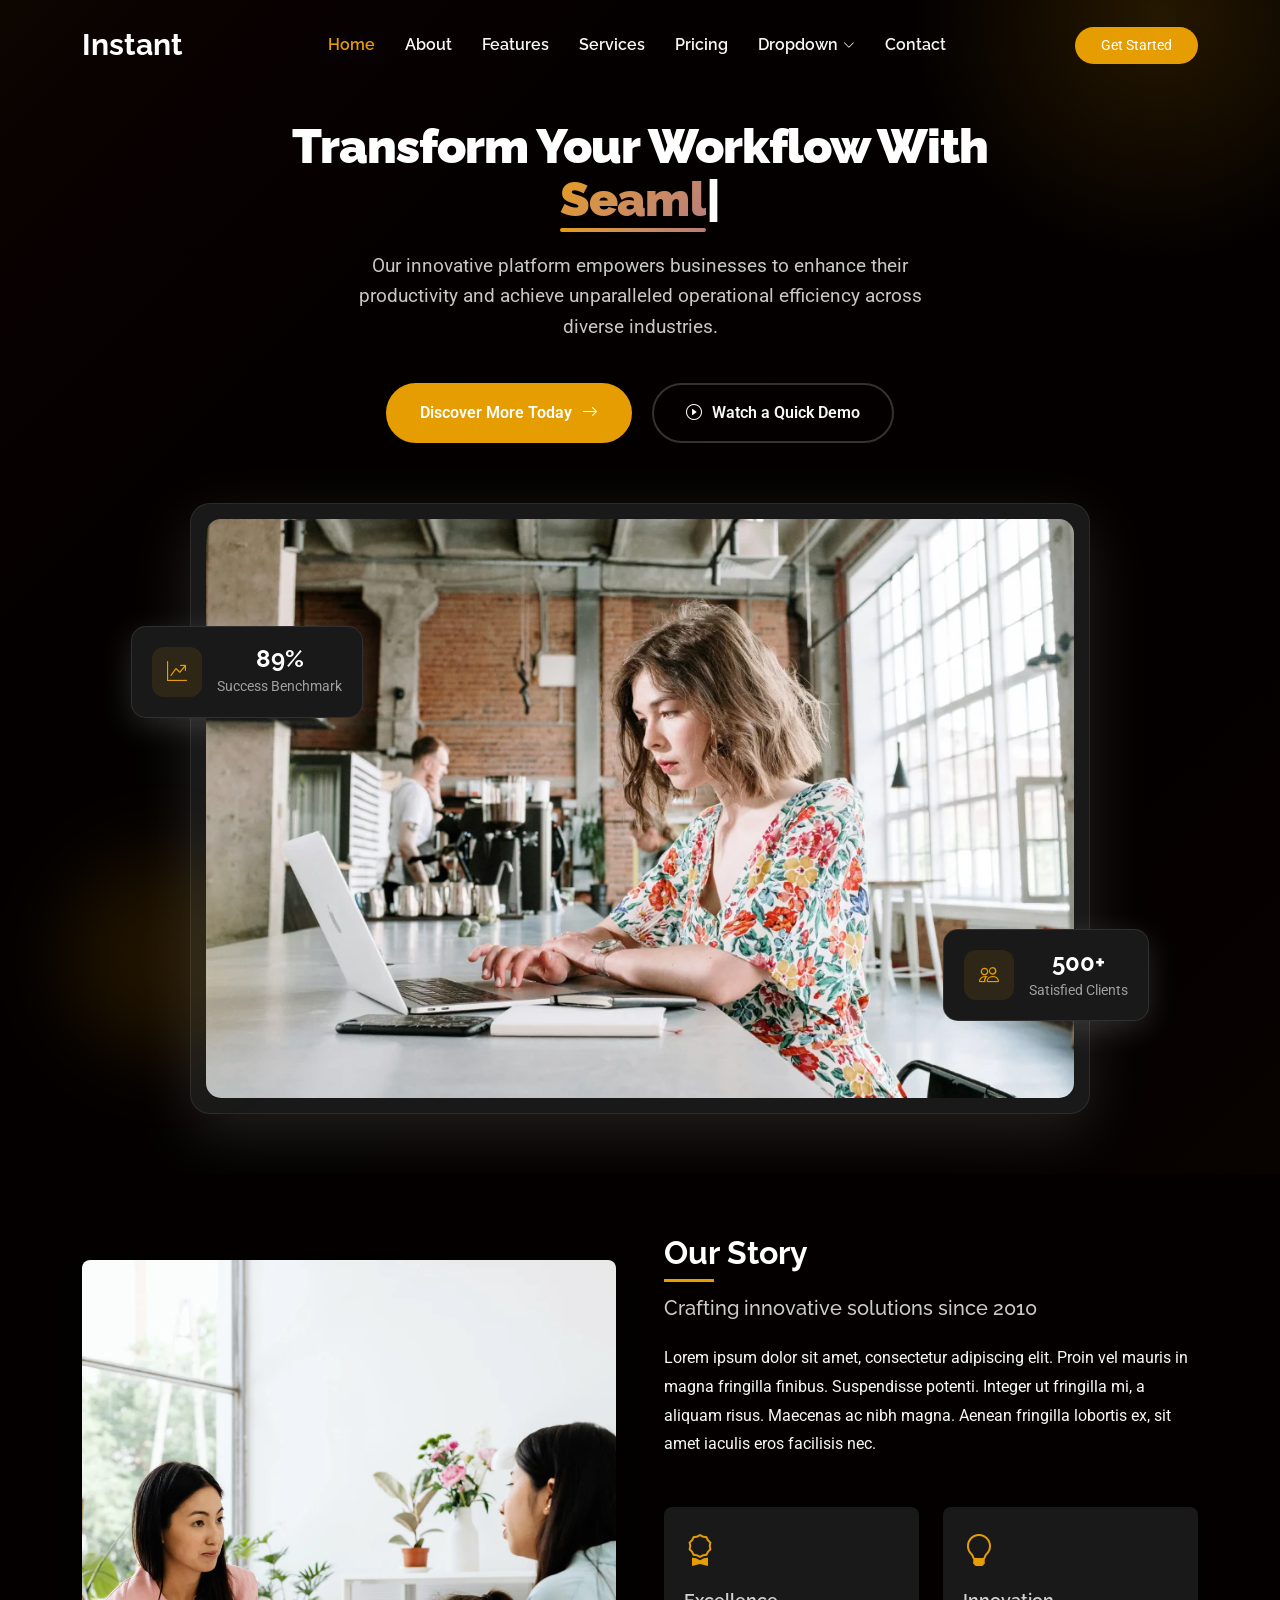
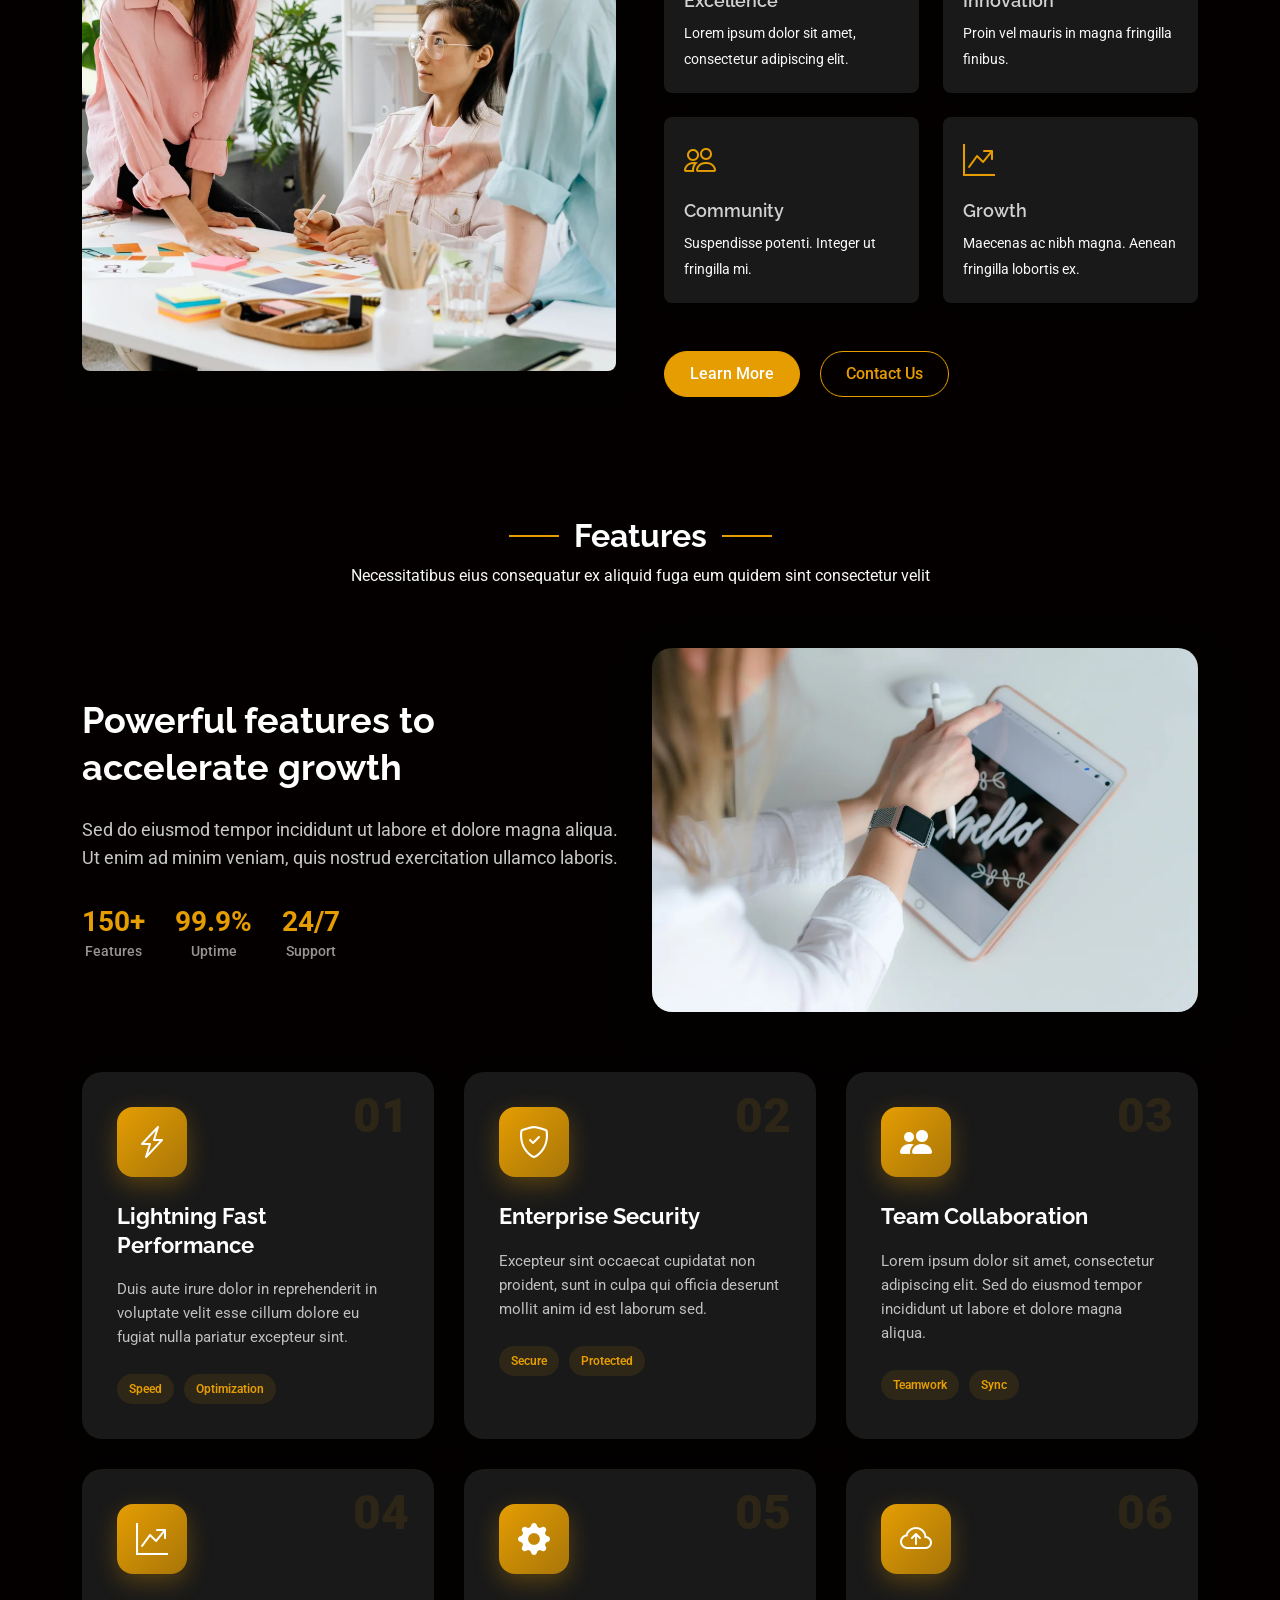
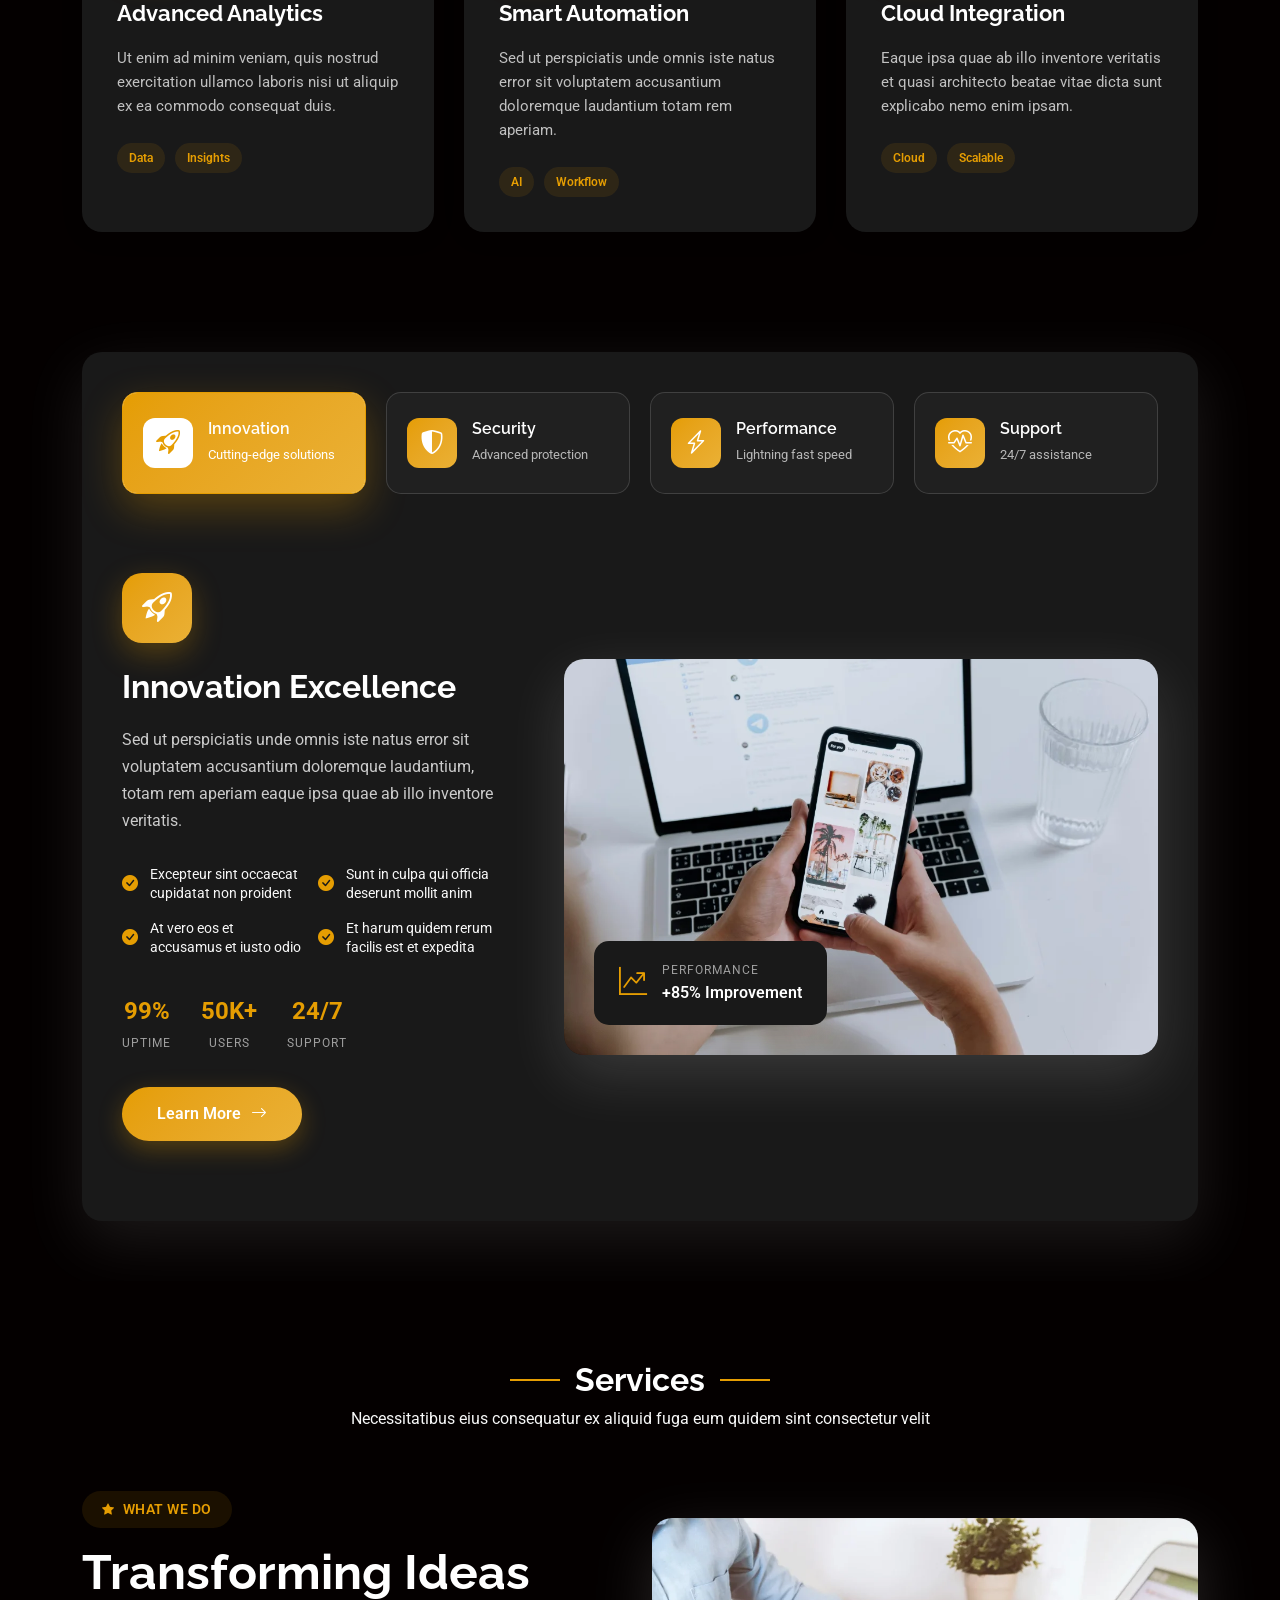
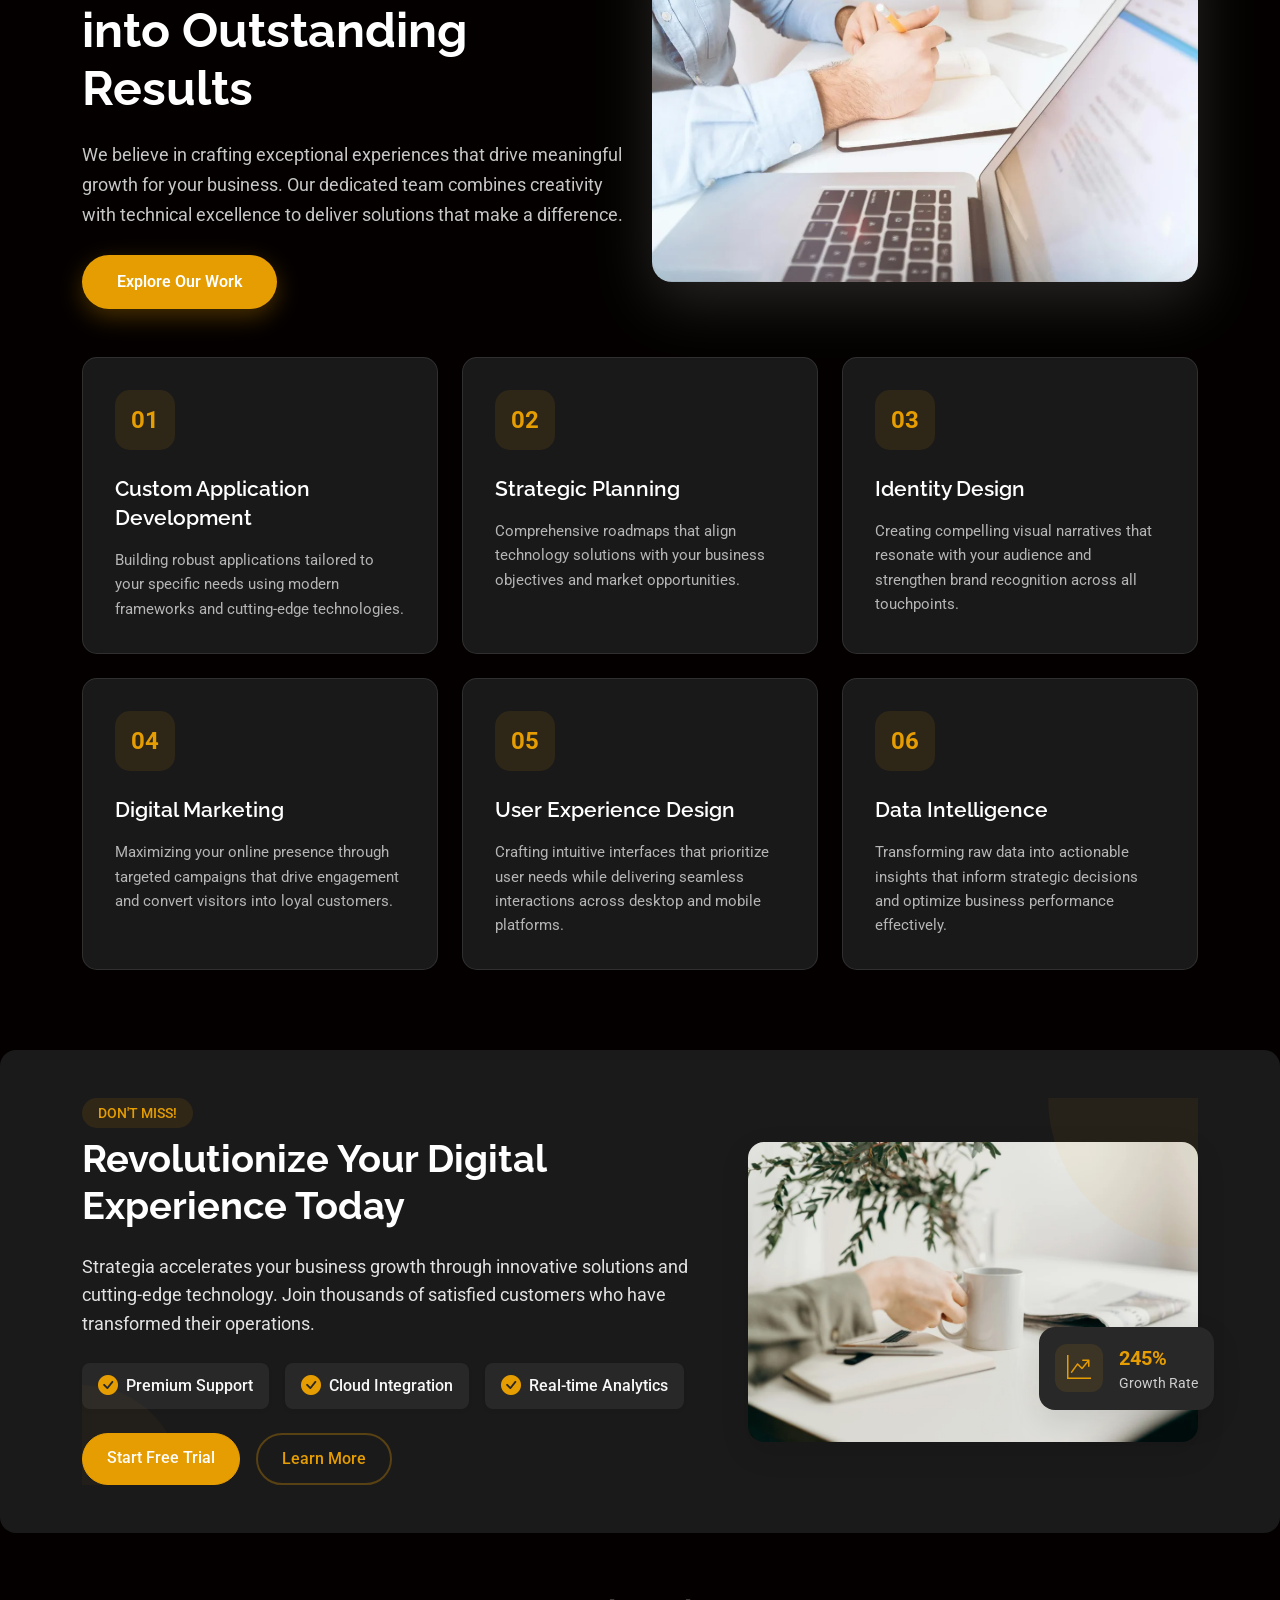
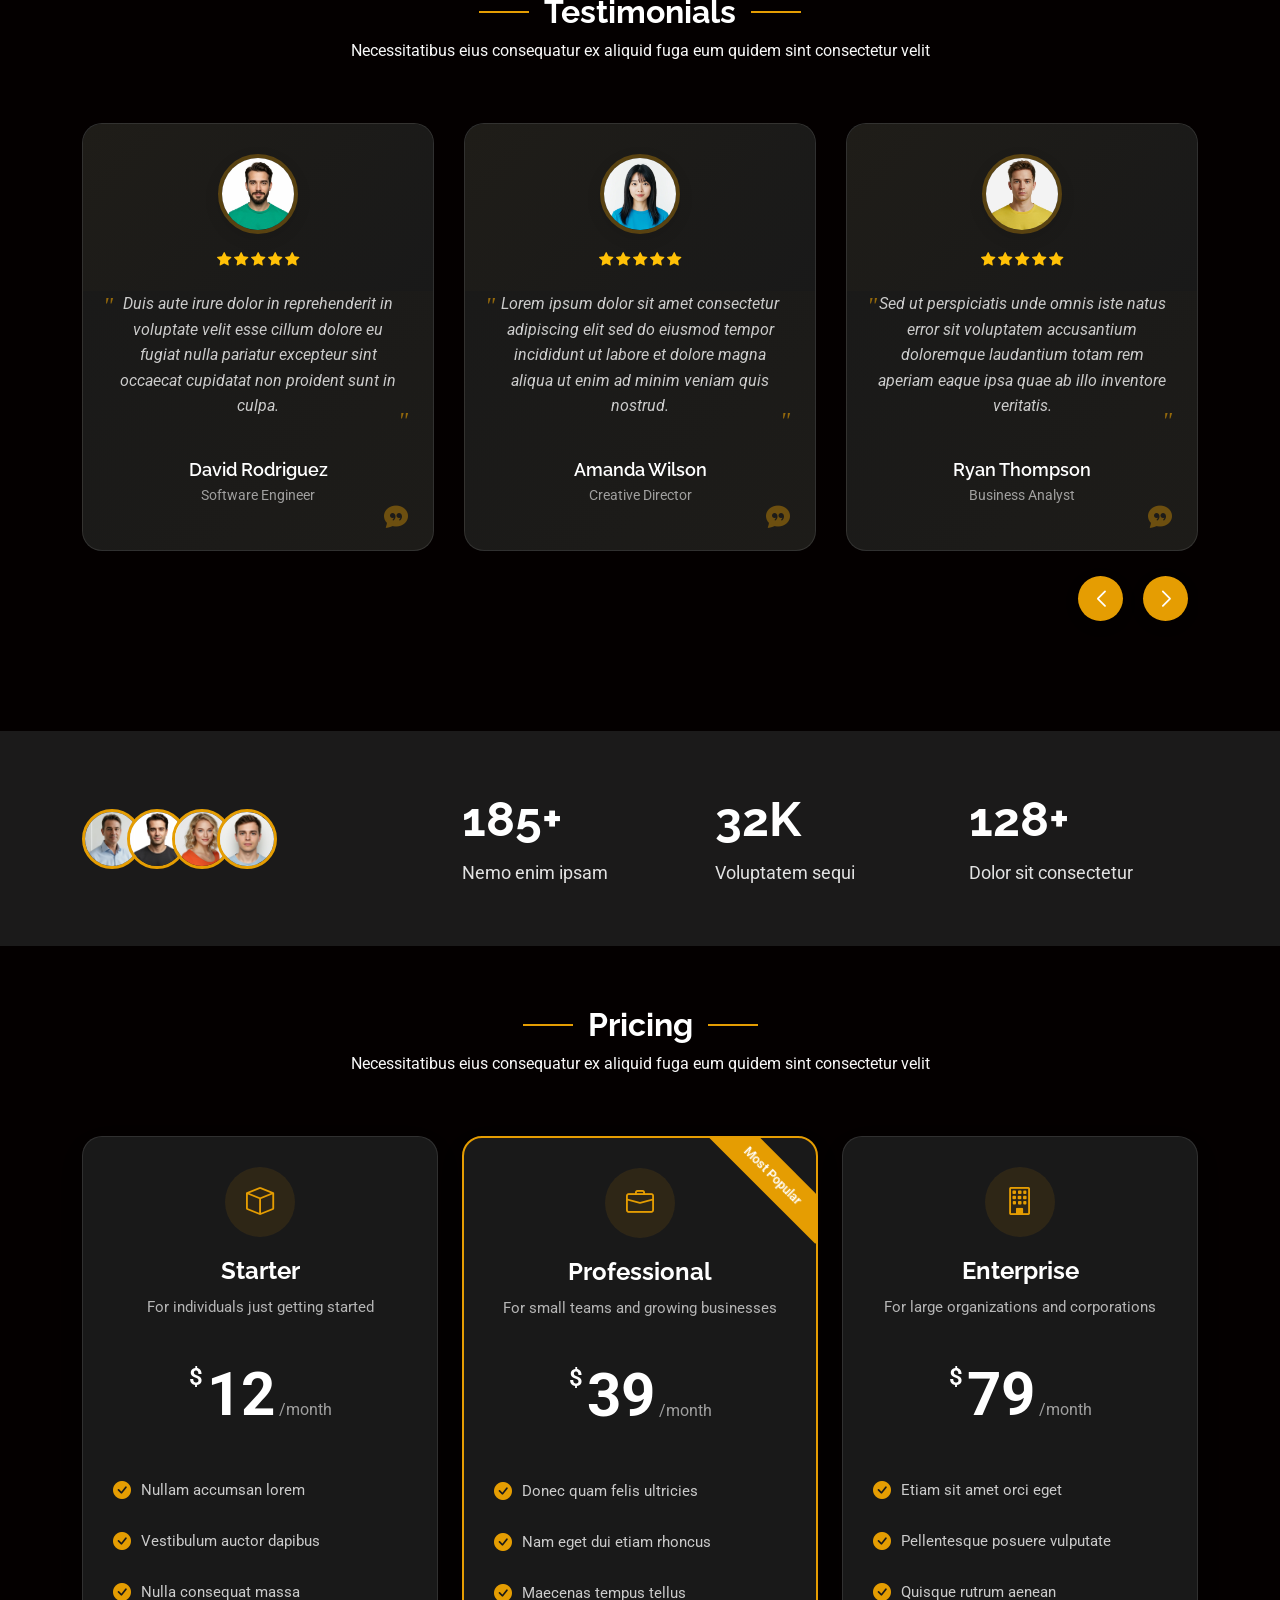
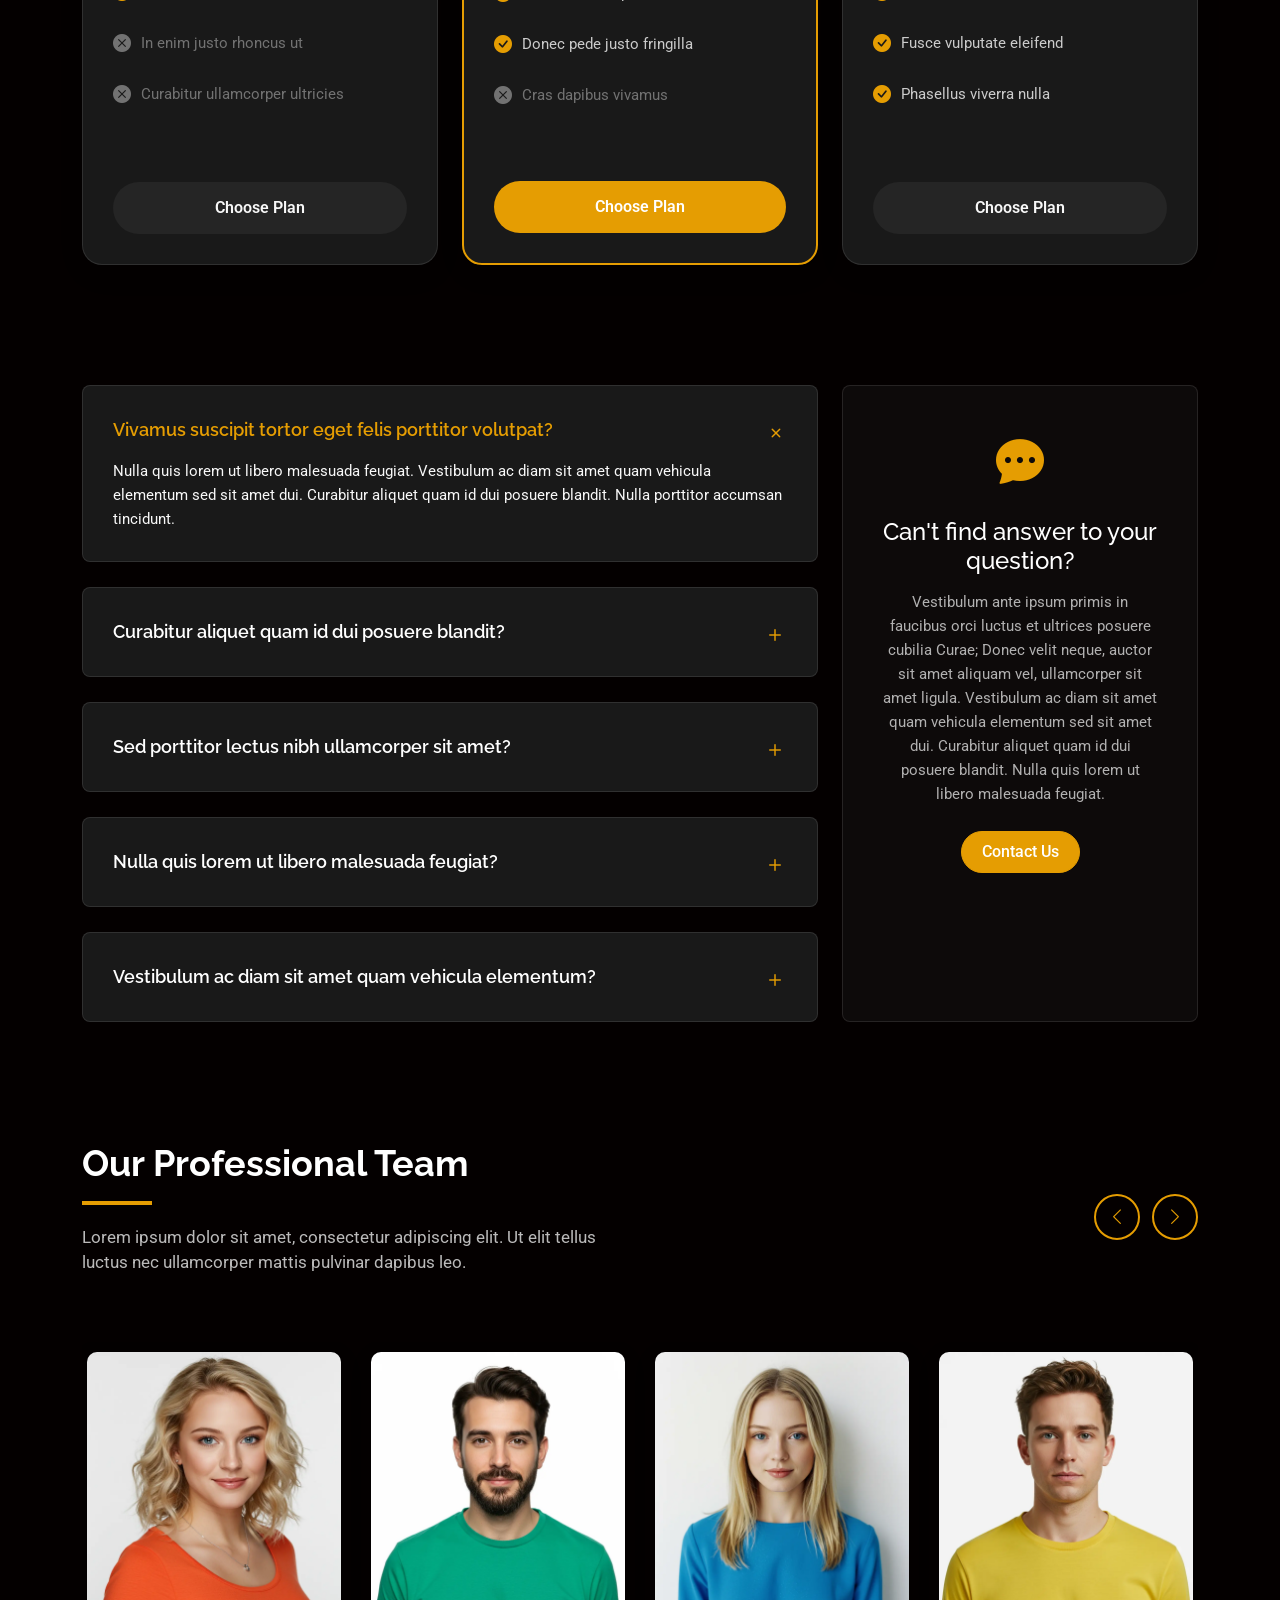
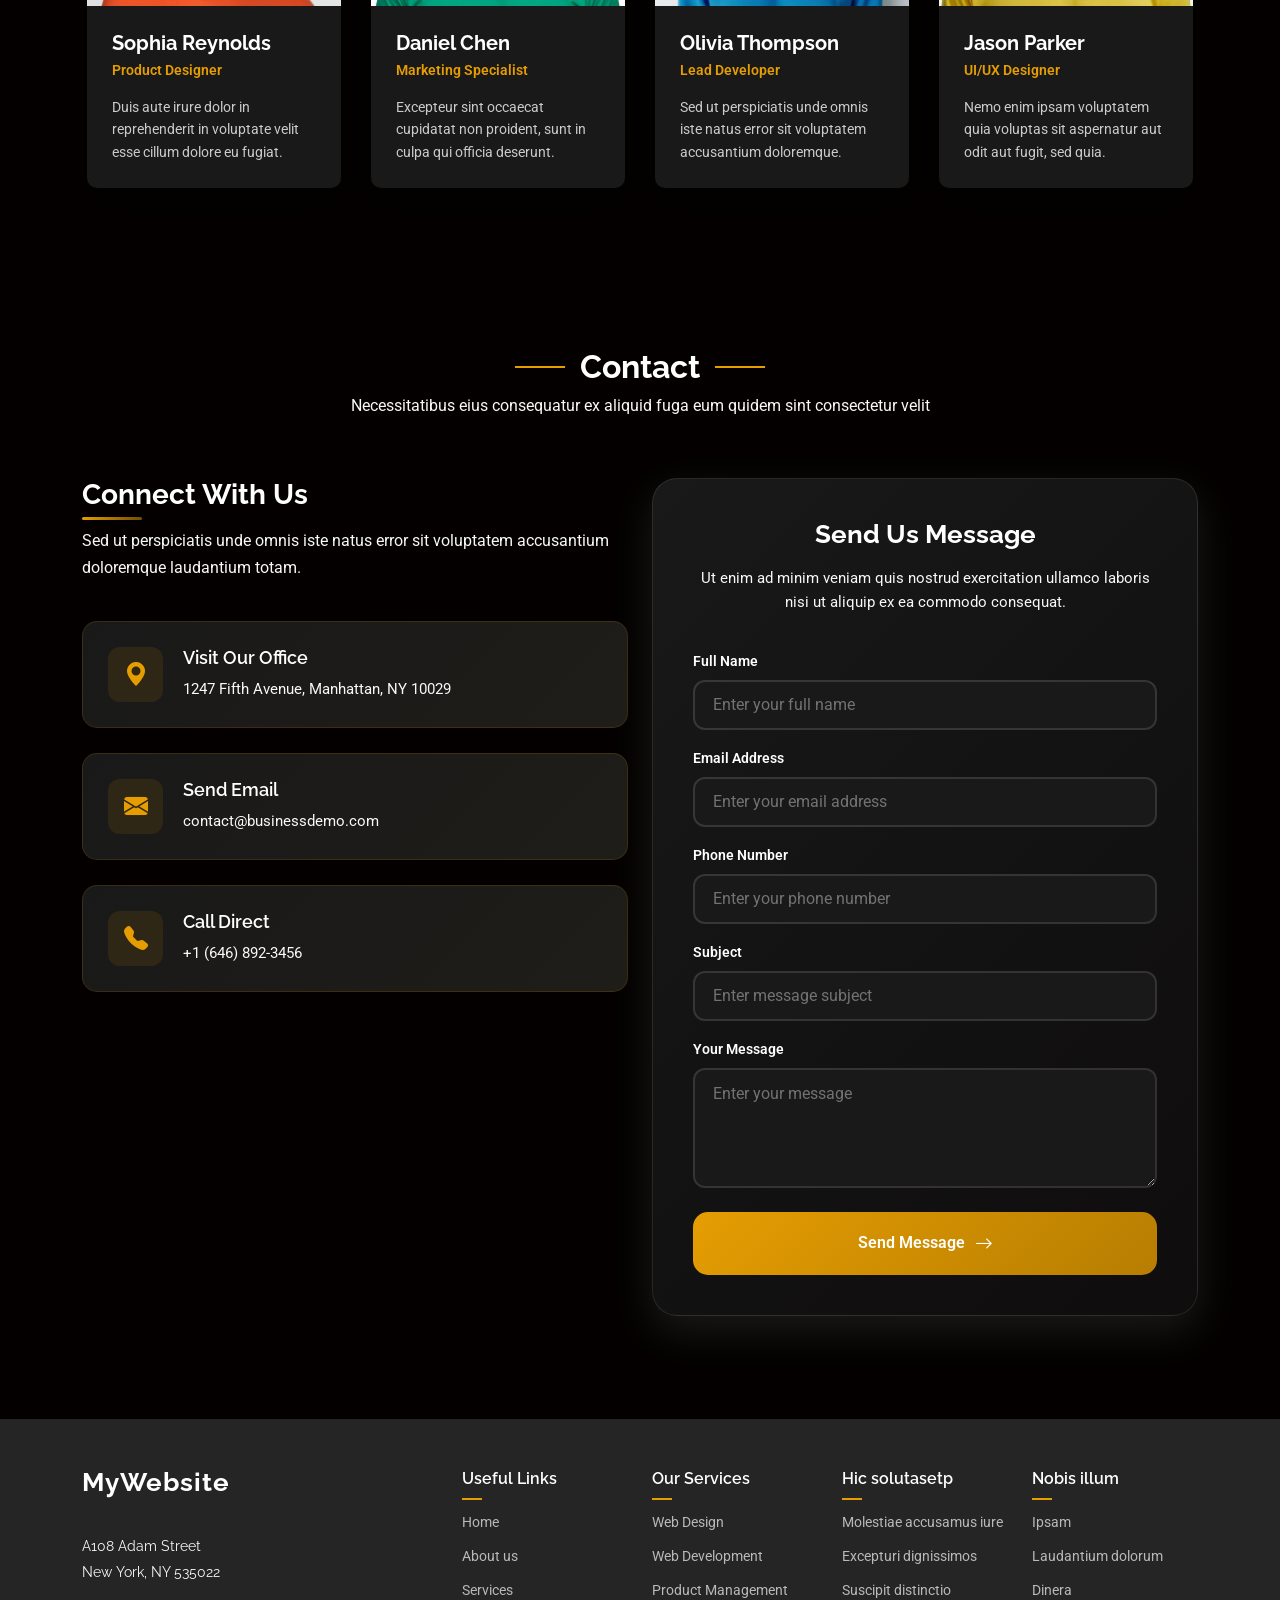
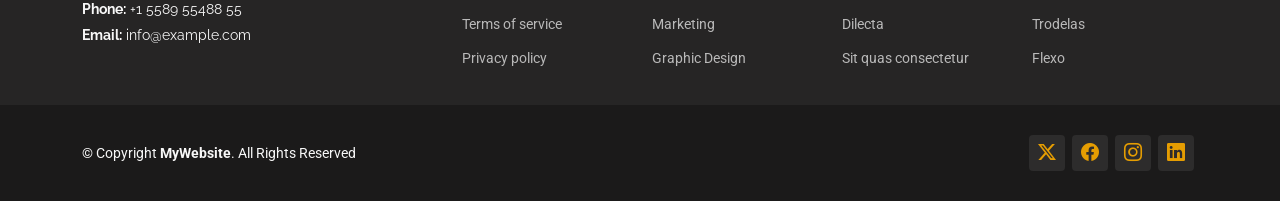
==== index.html @ 95e5054c "1" ====
<!DOCTYPE html>
<html lang="en">

<head>
  <meta charset="utf-8">
  <meta content="width=device-width, initial-scale=1.0" name="viewport">
  <title>Index - Instant Bootstrap Template</title>
  <meta name="description" content="">
  <meta name="keywords" content="">

  <!-- Favicons -->
  <link href="assets/img/favicon.png" rel="icon">
  <link href="assets/img/apple-touch-icon.png" rel="apple-touch-icon">

  <!-- Fonts -->
  <link href="https://fonts.googleapis.com" rel="preconnect">
  <link href="https://fonts.gstatic.com" rel="preconnect" crossorigin>
  <link href="https://fonts.googleapis.com/css2?family=Roboto:ital,wght@0,100;0,300;0,400;0,500;0,700;0,900;1,100;1,300;1,400;1,500;1,700;1,900&family=Raleway:ital,wght@0,100;0,200;0,300;0,400;0,500;0,600;0,700;0,800;0,900;1,100;1,200;1,300;1,400;1,500;1,600;1,700;1,800;1,900&display=swap" rel="stylesheet">

  <!-- Vendor CSS Files -->
  <link href="assets/vendor/bootstrap/css/bootstrap.min.css" rel="stylesheet">
  <link href="assets/vendor/bootstrap-icons/bootstrap-icons.css" rel="stylesheet">
  <link href="assets/vendor/aos/aos.css" rel="stylesheet">
  <link href="assets/vendor/glightbox/css/glightbox.min.css" rel="stylesheet">
  <link href="assets/vendor/swiper/swiper-bundle.min.css" rel="stylesheet">

  <!-- Main CSS File -->
  <link href="assets/css/main.css" rel="stylesheet">

  <!-- =======================================================
  * Template Name: Instant
  * Template URL: https://bootstrapmade.com/newtemplate-bootstrap-website-template/
  * Updated: Jul 07 2025 with Bootstrap v5.3.7
  * Author: BootstrapMade.com
  * License: https://bootstrapmade.com/license/
  ======================================================== -->
</head>

<body class="index-page">

  <header id="header" class="header d-flex align-items-center fixed-top">
    <div class="container position-relative d-flex align-items-center justify-content-between">

      <a href="index.html" class="logo d-flex align-items-center me-auto me-xl-0">
        <!-- Uncomment the line below if you also wish to use an image logo -->
        <!-- <img src="assets/img/logo.webp" alt=""> -->
        <h1 class="sitename">Instant</h1>
      </a>

      <nav id="navmenu" class="navmenu">
        <ul>
          <li><a href="#hero" class="active">Home</a></li>
          <li><a href="#about">About</a></li>
          <li><a href="#features">Features</a></li>
          <li><a href="#services">Services</a></li>
          <li><a href="#pricing">Pricing</a></li>
          <li class="dropdown"><a href="#"><span>Dropdown</span> <i class="bi bi-chevron-down toggle-dropdown"></i></a>
            <ul>
              <li><a href="#">Dropdown 1</a></li>
              <li class="dropdown"><a href="#"><span>Deep Dropdown</span> <i class="bi bi-chevron-down toggle-dropdown"></i></a>
                <ul>
                  <li><a href="#">Deep Dropdown 1</a></li>
                  <li><a href="#">Deep Dropdown 2</a></li>
                  <li><a href="#">Deep Dropdown 3</a></li>
                  <li><a href="#">Deep Dropdown 4</a></li>
                  <li><a href="#">Deep Dropdown 5</a></li>
                </ul>
              </li>
              <li><a href="#">Dropdown 2</a></li>
              <li><a href="#">Dropdown 3</a></li>
              <li><a href="#">Dropdown 4</a></li>
            </ul>
          </li>
          <li><a href="#contact">Contact</a></li>
        </ul>
        <i class="mobile-nav-toggle d-xl-none bi bi-list"></i>
      </nav>

      <a class="btn-getstarted" href="index.html#about">Get Started</a>

    </div>
  </header>

  <main class="main">

    <!-- Hero Section -->
    <section id="hero" class="hero section">
      <div class="container">
        <div class="hero-wrapper">

          <div class="hero-main-content text-center">
            <h1 class="hero-title" data-aos="zoom-in" data-aos-delay="200">
              Transform Your Workflow With<br>
              <span class="typed" data-typed-items="Advanced Analytics,Seamless Integration,Robust Security"></span>
            </h1>

            <p class="hero-description" data-aos="fade-up" data-aos-delay="300">
              Our innovative platform empowers businesses to enhance their productivity and achieve unparalleled operational efficiency across diverse industries.
            </p>

            <div class="hero-actions" data-aos="fade-up" data-aos-delay="400">
              <a href="#" class="action-btn primary">
                <span>Discover More Today</span>
                <i class="bi bi-arrow-right"></i>
              </a>
              <a href="https://www.youtube.com/watch?v=Y7f98aduVJ8" class="action-btn secondary glightbox">
                <i class="bi bi-play-circle"></i>
                <span>Watch a Quick Demo</span>
              </a>
            </div>

            <div class="hero-image-showcase" data-aos="fade-up" data-aos-delay="500">
              <div class="image-wrapper">
                <img src="assets/img/about/about-18.webp" class="img-fluid" alt="Strategic Overview">
                <div class="floating-card card-1" data-aos="fade-right" data-aos-delay="600">
                  <div class="card-content">
                    <div class="card-icon">
                      <i class="bi bi-graph-up-arrow"></i>
                    </div>
                    <div class="card-info">
                      <h4><span data-purecounter-start="0" data-purecounter-end="89" class="purecounter"></span>%</h4>
                      <p>Success Benchmark</p>
                    </div>
                  </div>
                </div>
                <div class="floating-card card-2" data-aos="fade-left" data-aos-delay="700">
                  <div class="card-content">
                    <div class="card-icon">
                      <i class="bi bi-people"></i>
                    </div>
                    <div class="card-info">
                      <h4><span data-purecounter-start="0" data-purecounter-end="500" class="purecounter"></span>+</h4>
                      <p>Satisfied Clients</p>
                    </div>
                  </div>
                </div>
              </div>
            </div>

          </div>

        </div>
      </div>
    </section><!-- /Hero Section -->

    <!-- About Section -->
    <section id="about" class="about section">

      <div class="container" data-aos="fade-up" data-aos-delay="100">

        <div class="row align-items-center justify-content-between g-lg-5">
          <div class="col-lg-6" data-aos="fade-right" data-aos-delay="200">
            <div class="image-wrapper">
              <img src="assets/img/about/about-portrait-7.webp" class="img-fluid rounded" alt="About Us Image">
            </div>
          </div>

          <div class="col-lg-6" data-aos="fade-left" data-aos-delay="300">
            <div class="content">
              <h2 class="mb-4">Our Story</h2>
              <h5 class="mb-4">Crafting innovative solutions since 2010</h5>

              <p>Lorem ipsum dolor sit amet, consectetur adipiscing elit. Proin vel mauris in magna fringilla finibus. Suspendisse potenti. Integer ut fringilla mi, a aliquam risus. Maecenas ac nibh magna. Aenean fringilla lobortis ex, sit amet iaculis eros facilisis nec.</p>

              <div class="features-list mt-5" data-aos="fade-up" data-aos-delay="400">
                <div class="row g-4">
                  <div class="col-md-6">
                    <div class="feature-item">
                      <i class="bi bi-award"></i>
                      <h5>Excellence</h5>
                      <p>Lorem ipsum dolor sit amet, consectetur adipiscing elit.</p>
                    </div>
                  </div>
                  <div class="col-md-6">
                    <div class="feature-item">
                      <i class="bi bi-lightbulb"></i>
                      <h5>Innovation</h5>
                      <p>Proin vel mauris in magna fringilla finibus.</p>
                    </div>
                  </div>
                  <div class="col-md-6">
                    <div class="feature-item">
                      <i class="bi bi-people"></i>
                      <h5>Community</h5>
                      <p>Suspendisse potenti. Integer ut fringilla mi.</p>
                    </div>
                  </div>
                  <div class="col-md-6">
                    <div class="feature-item">
                      <i class="bi bi-graph-up-arrow"></i>
                      <h5>Growth</h5>
                      <p>Maecenas ac nibh magna. Aenean fringilla lobortis ex.</p>
                    </div>
                  </div>
                </div>
              </div>

              <div class="mt-5" data-aos="fade-up" data-aos-delay="600">
                <a href="#" class="btn btn-primary me-3">Learn More</a>
                <a href="#" class="btn btn-outline-primary">Contact Us</a>
              </div>
            </div>
          </div>
        </div>

      </div>

    </section><!-- /About Section -->

    <!-- Features Section -->
    <section id="features" class="features section">

      <!-- Section Title -->
      <div class="container section-title" data-aos="fade-up">
        <h2>Features</h2>
        <p>Necessitatibus eius consequatur ex aliquid fuga eum quidem sint consectetur velit</p>
      </div><!-- End Section Title -->

      <div class="container" data-aos="fade-up" data-aos-delay="100">

        <div class="row align-items-center mb-5">
          <div class="col-lg-6" data-aos="fade-right" data-aos-delay="150">
            <div class="intro-content">
              <h2>Powerful features to accelerate growth</h2>
              <p>Sed do eiusmod tempor incididunt ut labore et dolore magna aliqua. Ut enim ad minim veniam, quis nostrud exercitation ullamco laboris.</p>
              <div class="feature-stats">
                <div class="stat-item">
                  <span class="stat-number">150+</span>
                  <span class="stat-label">Features</span>
                </div>
                <div class="stat-item">
                  <span class="stat-number">99.9%</span>
                  <span class="stat-label">Uptime</span>
                </div>
                <div class="stat-item">
                  <span class="stat-number">24/7</span>
                  <span class="stat-label">Support</span>
                </div>
              </div>
            </div>
          </div>
          <div class="col-lg-6" data-aos="fade-left" data-aos-delay="200">
            <div class="intro-image">
              <img src="assets/img/features/features-2.webp" alt="Features" class="img-fluid">
            </div>
          </div>
        </div>

        <div class="features-grid">
          <div class="feature-item" data-aos="flip-up" data-aos-delay="250">
            <div class="feature-number">01</div>
            <div class="feature-content">
              <div class="feature-icon">
                <i class="bi bi-lightning-charge"></i>
              </div>
              <h4>Lightning Fast Performance</h4>
              <p>Duis aute irure dolor in reprehenderit in voluptate velit esse cillum dolore eu fugiat nulla pariatur excepteur sint.</p>
              <div class="feature-tags">
                <span class="tag">Speed</span>
                <span class="tag">Optimization</span>
              </div>
            </div>
          </div>

          <div class="feature-item" data-aos="flip-up" data-aos-delay="300">
            <div class="feature-number">02</div>
            <div class="feature-content">
              <div class="feature-icon">
                <i class="bi bi-shield-check"></i>
              </div>
              <h4>Enterprise Security</h4>
              <p>Excepteur sint occaecat cupidatat non proident, sunt in culpa qui officia deserunt mollit anim id est laborum sed.</p>
              <div class="feature-tags">
                <span class="tag">Secure</span>
                <span class="tag">Protected</span>
              </div>
            </div>
          </div>

          <div class="feature-item" data-aos="flip-up" data-aos-delay="350">
            <div class="feature-number">03</div>
            <div class="feature-content">
              <div class="feature-icon">
                <i class="bi bi-people-fill"></i>
              </div>
              <h4>Team Collaboration</h4>
              <p>Lorem ipsum dolor sit amet, consectetur adipiscing elit. Sed do eiusmod tempor incididunt ut labore et dolore magna aliqua.</p>
              <div class="feature-tags">
                <span class="tag">Teamwork</span>
                <span class="tag">Sync</span>
              </div>
            </div>
          </div>

          <div class="feature-item" data-aos="flip-up" data-aos-delay="400">
            <div class="feature-number">04</div>
            <div class="feature-content">
              <div class="feature-icon">
                <i class="bi bi-graph-up-arrow"></i>
              </div>
              <h4>Advanced Analytics</h4>
              <p>Ut enim ad minim veniam, quis nostrud exercitation ullamco laboris nisi ut aliquip ex ea commodo consequat duis.</p>
              <div class="feature-tags">
                <span class="tag">Data</span>
                <span class="tag">Insights</span>
              </div>
            </div>
          </div>

          <div class="feature-item" data-aos="flip-up" data-aos-delay="450">
            <div class="feature-number">05</div>
            <div class="feature-content">
              <div class="feature-icon">
                <i class="bi bi-gear-fill"></i>
              </div>
              <h4>Smart Automation</h4>
              <p>Sed ut perspiciatis unde omnis iste natus error sit voluptatem accusantium doloremque laudantium totam rem aperiam.</p>
              <div class="feature-tags">
                <span class="tag">AI</span>
                <span class="tag">Workflow</span>
              </div>
            </div>
          </div>

          <div class="feature-item" data-aos="flip-up" data-aos-delay="500">
            <div class="feature-number">06</div>
            <div class="feature-content">
              <div class="feature-icon">
                <i class="bi bi-cloud-arrow-up"></i>
              </div>
              <h4>Cloud Integration</h4>
              <p>Eaque ipsa quae ab illo inventore veritatis et quasi architecto beatae vitae dicta sunt explicabo nemo enim ipsam.</p>
              <div class="feature-tags">
                <span class="tag">Cloud</span>
                <span class="tag">Scalable</span>
              </div>
            </div>
          </div>
        </div>

      </div>

    </section><!-- /Features Section -->

    <!-- Features Tabs Section -->
    <section id="features-tabs" class="features-tabs section">

      <div class="container" data-aos="fade-up" data-aos-delay="100">

        <div class="tabs-wrapper">
          <ul class="nav nav-tabs" data-aos="fade-up" data-aos-delay="100">

            <li class="nav-item">
              <a class="nav-link active show" data-bs-toggle="tab" data-bs-target="#features-tabs-tab-1">
                <div class="tab-icon">
                  <i class="bi bi-rocket-takeoff"></i>
                </div>
                <div class="tab-content">
                  <h5>Innovation</h5>
                  <span>Cutting-edge solutions</span>
                </div>
              </a>
            </li><!-- End tab nav item -->

            <li class="nav-item">
              <a class="nav-link" data-bs-toggle="tab" data-bs-target="#features-tabs-tab-2">
                <div class="tab-icon">
                  <i class="bi bi-shield-shaded"></i>
                </div>
                <div class="tab-content">
                  <h5>Security</h5>
                  <span>Advanced protection</span>
                </div>
              </a>
            </li><!-- End tab nav item -->

            <li class="nav-item">
              <a class="nav-link" data-bs-toggle="tab" data-bs-target="#features-tabs-tab-3">
                <div class="tab-icon">
                  <i class="bi bi-lightning-charge"></i>
                </div>
                <div class="tab-content">
                  <h5>Performance</h5>
                  <span>Lightning fast speed</span>
                </div>
              </a>
            </li><!-- End tab nav item -->

            <li class="nav-item">
              <a class="nav-link" data-bs-toggle="tab" data-bs-target="#features-tabs-tab-4">
                <div class="tab-icon">
                  <i class="bi bi-heart-pulse"></i>
                </div>
                <div class="tab-content">
                  <h5>Support</h5>
                  <span>24/7 assistance</span>
                </div>
              </a>
            </li><!-- End tab nav item -->

          </ul>

          <div class="tab-content" data-aos="fade-up" data-aos-delay="200">

            <div class="tab-pane fade active show" id="features-tabs-tab-1">
              <div class="row align-items-center">

                <div class="col-lg-5">
                  <div class="content-wrapper">
                    <div class="icon-badge">
                      <i class="bi bi-rocket-takeoff"></i>
                    </div>
                    <h3>Innovation Excellence</h3>
                    <p>Sed ut perspiciatis unde omnis iste natus error sit voluptatem accusantium doloremque laudantium, totam rem aperiam eaque ipsa quae ab illo inventore veritatis.</p>

                    <div class="feature-grid">
                      <div class="feature-item">
                        <i class="bi bi-check-circle-fill"></i>
                        <span>Excepteur sint occaecat cupidatat non proident</span>
                      </div>
                      <div class="feature-item">
                        <i class="bi bi-check-circle-fill"></i>
                        <span>Sunt in culpa qui officia deserunt mollit anim</span>
                      </div>
                      <div class="feature-item">
                        <i class="bi bi-check-circle-fill"></i>
                        <span>At vero eos et accusamus et iusto odio</span>
                      </div>
                      <div class="feature-item">
                        <i class="bi bi-check-circle-fill"></i>
                        <span>Et harum quidem rerum facilis est et expedita</span>
                      </div>
                    </div>

                    <div class="stats-row">
                      <div class="stat-item">
                        <div class="stat-number">99%</div>
                        <div class="stat-label">Uptime</div>
                      </div>
                      <div class="stat-item">
                        <div class="stat-number">50K+</div>
                        <div class="stat-label">Users</div>
                      </div>
                      <div class="stat-item">
                        <div class="stat-number">24/7</div>
                        <div class="stat-label">Support</div>
                      </div>
                    </div>

                    <a href="#" class="btn-primary">Learn More <i class="bi bi-arrow-right"></i></a>
                  </div>
                </div>

                <div class="col-lg-7">
                  <div class="visual-content">
                    <div class="main-image">
                      <img src="assets/img/features/features-4.webp" alt="" class="img-fluid">
                      <div class="floating-card">
                        <i class="bi bi-graph-up-arrow"></i>
                        <div class="card-content">
                          <span>Performance</span>
                          <strong>+85% Improvement</strong>
                        </div>
                      </div>
                    </div>
                  </div>
                </div>

              </div>
            </div><!-- End tab content item -->

            <div class="tab-pane fade" id="features-tabs-tab-2">
              <div class="row align-items-center">

                <div class="col-lg-5">
                  <div class="content-wrapper">
                    <div class="icon-badge">
                      <i class="bi bi-shield-shaded"></i>
                    </div>
                    <h3>Advanced Security</h3>
                    <p>Neque porro quisquam est qui dolorem ipsum quia dolor sit amet consectetur adipisci velit sed quia non numquam eius modi tempora incidunt ut labore.</p>

                    <div class="feature-grid">
                      <div class="feature-item">
                        <i class="bi bi-check-circle-fill"></i>
                        <span>Temporibus autem quibusdam et aut officiis</span>
                      </div>
                      <div class="feature-item">
                        <i class="bi bi-check-circle-fill"></i>
                        <span>Nam libero tempore cum soluta nobis</span>
                      </div>
                      <div class="feature-item">
                        <i class="bi bi-check-circle-fill"></i>
                        <span>Itaque earum rerum hic tenetur a sapiente</span>
                      </div>
                      <div class="feature-item">
                        <i class="bi bi-check-circle-fill"></i>
                        <span>Quis autem vel eum iure reprehenderit qui</span>
                      </div>
                    </div>

                    <div class="stats-row">
                      <div class="stat-item">
                        <div class="stat-number">256-bit</div>
                        <div class="stat-label">Encryption</div>
                      </div>
                      <div class="stat-item">
                        <div class="stat-number">ISO</div>
                        <div class="stat-label">Certified</div>
                      </div>
                      <div class="stat-item">
                        <div class="stat-number">GDPR</div>
                        <div class="stat-label">Compliant</div>
                      </div>
                    </div>

                    <a href="#" class="btn-primary">Learn More <i class="bi bi-arrow-right"></i></a>
                  </div>
                </div>

                <div class="col-lg-7">
                  <div class="visual-content">
                    <div class="main-image">
                      <img src="assets/img/features/features-2.webp" alt="" class="img-fluid">
                      <div class="floating-card">
                        <i class="bi bi-shield-check"></i>
                        <div class="card-content">
                          <span>Security</span>
                          <strong>Military Grade</strong>
                        </div>
                      </div>
                    </div>
                  </div>
                </div>

              </div>
            </div><!-- End tab content item -->

            <div class="tab-pane fade" id="features-tabs-tab-3">
              <div class="row align-items-center">

                <div class="col-lg-5">
                  <div class="content-wrapper">
                    <div class="icon-badge">
                      <i class="bi bi-lightning-charge"></i>
                    </div>
                    <h3>Lightning Performance</h3>
                    <p>Ut enim ad minima veniam quis nostrum exercitationem ullam corporis suscipit laboriosam nisi ut aliquid ex ea commodi consequatur quis autem vel.</p>

                    <div class="feature-grid">
                      <div class="feature-item">
                        <i class="bi bi-check-circle-fill"></i>
                        <span>Duis aute irure dolor in reprehenderit in voluptate</span>
                      </div>
                      <div class="feature-item">
                        <i class="bi bi-check-circle-fill"></i>
                        <span>Excepteur sint occaecat cupidatat non proident</span>
                      </div>
                      <div class="feature-item">
                        <i class="bi bi-check-circle-fill"></i>
                        <span>Sunt in culpa qui officia deserunt mollit</span>
                      </div>
                      <div class="feature-item">
                        <i class="bi bi-check-circle-fill"></i>
                        <span>Sed ut perspiciatis unde omnis iste natus</span>
                      </div>
                    </div>

                    <div class="stats-row">
                      <div class="stat-item">
                        <div class="stat-number">0.5s</div>
                        <div class="stat-label">Load Time</div>
                      </div>
                      <div class="stat-item">
                        <div class="stat-number">100%</div>
                        <div class="stat-label">Optimized</div>
                      </div>
                      <div class="stat-item">
                        <div class="stat-number">CDN</div>
                        <div class="stat-label">Global</div>
                      </div>
                    </div>

                    <a href="#" class="btn-primary">Learn More <i class="bi bi-arrow-right"></i></a>
                  </div>
                </div>

                <div class="col-lg-7">
                  <div class="visual-content">
                    <div class="main-image">
                      <img src="assets/img/features/features-6.webp" alt="" class="img-fluid">
                      <div class="floating-card">
                        <i class="bi bi-speedometer2"></i>
                        <div class="card-content">
                          <span>Speed</span>
                          <strong>Ultra Fast</strong>
                        </div>
                      </div>
                    </div>
                  </div>
                </div>

              </div>
            </div><!-- End tab content item -->

            <div class="tab-pane fade" id="features-tabs-tab-4">
              <div class="row align-items-center">

                <div class="col-lg-5">
                  <div class="content-wrapper">
                    <div class="icon-badge">
                      <i class="bi bi-heart-pulse"></i>
                    </div>
                    <h3>Premium Support</h3>
                    <p>Nemo enim ipsam voluptatem quia voluptas sit aspernatur aut odit aut fugit sed quia consequuntur magni dolores eos qui ratione voluptatem sequi nesciunt.</p>

                    <div class="feature-grid">
                      <div class="feature-item">
                        <i class="bi bi-check-circle-fill"></i>
                        <span>Neque porro quisquam est qui dolorem ipsum</span>
                      </div>
                      <div class="feature-item">
                        <i class="bi bi-check-circle-fill"></i>
                        <span>Quia dolor sit amet consectetur adipisci velit</span>
                      </div>
                      <div class="feature-item">
                        <i class="bi bi-check-circle-fill"></i>
                        <span>Sed quia non numquam eius modi tempora</span>
                      </div>
                      <div class="feature-item">
                        <i class="bi bi-check-circle-fill"></i>
                        <span>Incidunt ut labore et dolore magnam aliquam</span>
                      </div>
                    </div>

                    <div class="stats-row">
                      <div class="stat-item">
                        <div class="stat-number">24/7</div>
                        <div class="stat-label">Available</div>
                      </div>
                      <div class="stat-item">
                        <div class="stat-number">2min</div>
                        <div class="stat-label">Response</div>
                      </div>
                      <div class="stat-item">
                        <div class="stat-number">Expert</div>
                        <div class="stat-label">Team</div>
                      </div>
                    </div>

                    <a href="#" class="btn-primary">Learn More <i class="bi bi-arrow-right"></i></a>
                  </div>
                </div>

                <div class="col-lg-7">
                  <div class="visual-content">
                    <div class="main-image">
                      <img src="assets/img/features/features-1.webp" alt="" class="img-fluid">
                      <div class="floating-card">
                        <i class="bi bi-headset"></i>
                        <div class="card-content">
                          <span>Support</span>
                          <strong>Always Here</strong>
                        </div>
                      </div>
                    </div>
                  </div>
                </div>

              </div>
            </div><!-- End tab content item -->

          </div>
        </div>

      </div>

    </section><!-- /Features Tabs Section -->

    <!-- Services Section -->
    <section id="services" class="services section">

      <!-- Section Title -->
      <div class="container section-title" data-aos="fade-up">
        <h2>Services</h2>
        <p>Necessitatibus eius consequatur ex aliquid fuga eum quidem sint consectetur velit</p>
      </div><!-- End Section Title -->

      <div class="container" data-aos="fade-up" data-aos-delay="100">

        <div class="row align-items-center">
          <div class="col-lg-6">
            <div class="intro-content" data-aos="fade-right" data-aos-delay="100">
              <div class="section-badge mb-3" data-aos="zoom-in" data-aos-delay="50">
                <i class="bi bi-star-fill"></i>
                <span>WHAT WE DO</span>
              </div>
              <h2 class="section-heading mb-4">Transforming Ideas into Outstanding Results</h2>
              <p class="section-description mb-4">We believe in crafting exceptional experiences that drive meaningful growth for your business. Our dedicated team combines creativity with technical excellence to deliver solutions that make a difference.</p>
              <a href="#" class="cta-button" data-aos="fade-right" data-aos-delay="200">
                Explore Our Work
              </a>
            </div>
          </div>
          <div class="col-lg-6">
            <div class="hero-visual" data-aos="fade-left" data-aos-delay="150">
              <img src="assets/img/services/services-1.webp" alt="Services" class="img-fluid">
            </div>
          </div>
        </div>

        <div class="services-grid mt-5">
          <div class="row g-4">
            <div class="col-lg-4 col-md-6" data-aos="fade-up" data-aos-delay="100">
              <div class="service-card">
                <div class="card-number">
                  <span>01</span>
                </div>
                <div class="card-content">
                  <h5 class="service-title">
                    <a href="#">Custom Application Development</a>
                  </h5>
                  <p class="service-description">Building robust applications tailored to your specific needs using modern frameworks and cutting-edge technologies.</p>
                </div>
              </div>
            </div><!-- End Service Card -->

            <div class="col-lg-4 col-md-6" data-aos="fade-up" data-aos-delay="200">
              <div class="service-card">
                <div class="card-number">
                  <span>02</span>
                </div>
                <div class="card-content">
                  <h5 class="service-title">
                    <a href="#">Strategic Planning</a>
                  </h5>
                  <p class="service-description">Comprehensive roadmaps that align technology solutions with your business objectives and market opportunities.</p>
                </div>
              </div>
            </div><!-- End Service Card -->

            <div class="col-lg-4 col-md-6" data-aos="fade-up" data-aos-delay="300">
              <div class="service-card">
                <div class="card-number">
                  <span>03</span>
                </div>
                <div class="card-content">
                  <h5 class="service-title">
                    <a href="#">Identity Design</a>
                  </h5>
                  <p class="service-description">Creating compelling visual narratives that resonate with your audience and strengthen brand recognition across all touchpoints.</p>
                </div>
              </div>
            </div><!-- End Service Card -->

            <div class="col-lg-4 col-md-6" data-aos="fade-up" data-aos-delay="100">
              <div class="service-card">
                <div class="card-number">
                  <span>04</span>
                </div>
                <div class="card-content">
                  <h5 class="service-title">
                    <a href="#">Digital Marketing</a>
                  </h5>
                  <p class="service-description">Maximizing your online presence through targeted campaigns that drive engagement and convert visitors into loyal customers.</p>
                </div>
              </div>
            </div><!-- End Service Card -->

            <div class="col-lg-4 col-md-6" data-aos="fade-up" data-aos-delay="200">
              <div class="service-card">
                <div class="card-number">
                  <span>05</span>
                </div>
                <div class="card-content">
                  <h5 class="service-title">
                    <a href="#">User Experience Design</a>
                  </h5>
                  <p class="service-description">Crafting intuitive interfaces that prioritize user needs while delivering seamless interactions across desktop and mobile platforms.</p>
                </div>
              </div>
            </div><!-- End Service Card -->

            <div class="col-lg-4 col-md-6" data-aos="fade-up" data-aos-delay="300">
              <div class="service-card">
                <div class="card-number">
                  <span>06</span>
                </div>
                <div class="card-content">
                  <h5 class="service-title">
                    <a href="#">Data Intelligence</a>
                  </h5>
                  <p class="service-description">Transforming raw data into actionable insights that inform strategic decisions and optimize business performance effectively.</p>
                </div>
              </div>
            </div><!-- End Service Card -->

          </div>
        </div>

      </div>

    </section><!-- /Services Section -->

    <!-- Call To Action Section -->
    <section id="call-to-action" class="call-to-action section light-background">

      <div class="container" data-aos="fade-up" data-aos-delay="100">

        <div class="advertise-1 d-flex flex-column flex-lg-row gap-4 align-items-center position-relative">

          <div class="content-left flex-grow-1" data-aos="fade-right" data-aos-delay="200">
            <span class="badge text-uppercase mb-2">Don't Miss!</span>
            <h2>Revolutionize Your Digital Experience Today</h2>
            <p class="my-4">Strategia accelerates your business growth through innovative solutions and cutting-edge technology. Join thousands of satisfied customers who have transformed their operations.</p>

            <div class="features d-flex flex-wrap gap-3 mb-4">
              <div class="feature-item">
                <i class="bi bi-check-circle-fill"></i>
                <span>Premium Support</span>
              </div>
              <div class="feature-item">
                <i class="bi bi-check-circle-fill"></i>
                <span>Cloud Integration</span>
              </div>
              <div class="feature-item">
                <i class="bi bi-check-circle-fill"></i>
                <span>Real-time Analytics</span>
              </div>
            </div>

            <div class="cta-buttons d-flex flex-wrap gap-3">
              <a href="#" class="btn btn-primary">Start Free Trial</a>
              <a href="#" class="btn btn-outline">Learn More</a>
            </div>
          </div>

          <div class="content-right position-relative" data-aos="fade-left" data-aos-delay="300">
            <img src="assets/img/misc/misc-5.webp" alt="Digital Platform" class="img-fluid rounded-4">
            <div class="floating-card">
              <div class="card-icon">
                <i class="bi bi-graph-up-arrow"></i>
              </div>
              <div class="card-content">
                <span class="stats-number">245%</span>
                <span class="stats-text">Growth Rate</span>
              </div>
            </div>
          </div>

          <div class="decoration">
            <div class="circle-1"></div>
            <div class="circle-2"></div>
          </div>

        </div>

      </div>

    </section><!-- /Call To Action Section -->

    <!-- Testimonials Section -->
    <section id="testimonials" class="testimonials section">

      <!-- Section Title -->
      <div class="container section-title" data-aos="fade-up">
        <h2>Testimonials</h2>
        <p>Necessitatibus eius consequatur ex aliquid fuga eum quidem sint consectetur velit</p>
      </div><!-- End Section Title -->

      <div class="container" data-aos="fade-up" data-aos-delay="100">

        <div class="testimonial-slider swiper init-swiper">
          <script type="application/json" class="swiper-config">
            {
              "loop": true,
              "speed": 600,
              "autoplay": {
                "delay": 4000
              },
              "slidesPerView": 1,
              "spaceBetween": 30,
              "navigation": {
                "nextEl": ".swiper-button-next",
                "prevEl": ".swiper-button-prev"
              },
              "breakpoints": {
                "768": {
                  "slidesPerView": 2
                },
                "1200": {
                  "slidesPerView": 3
                }
              }
            }
          </script>

          <div class="swiper-wrapper">

            <!-- Testimonial Slide 1 -->
            <div class="swiper-slide">
              <div class="testimonial-item" data-aos="zoom-in" data-aos-delay="200">
                <div class="testimonial-header">
                  <img src="assets/img/person/person-f-12.webp" alt="Client" class="img-fluid" loading="lazy">
                  <div class="rating">
                    <i class="bi bi-star-fill"></i>
                    <i class="bi bi-star-fill"></i>
                    <i class="bi bi-star-fill"></i>
                    <i class="bi bi-star-fill"></i>
                    <i class="bi bi-star-fill"></i>
                  </div>
                </div>
                <div class="testimonial-body">
                  <p>Excepteur sint occaecat cupidatat non proident, sunt in culpa qui officia deserunt mollit anim id est laborum consectetur adipiscing elit sed eiusmod tempor.</p>
                </div>
                <div class="testimonial-footer">
                  <h5>Jessica Martinez</h5>
                  <span>UX Designer</span>
                  <div class="quote-icon">
                    <i class="bi bi-chat-quote-fill"></i>
                  </div>
                </div>
              </div>
            </div><!-- End Testimonial Slide -->

            <!-- Testimonial Slide 2 -->
            <div class="swiper-slide">
              <div class="testimonial-item" data-aos="zoom-in" data-aos-delay="300">
                <div class="testimonial-header">
                  <img src="assets/img/person/person-m-8.webp" alt="Client" class="img-fluid" loading="lazy">
                  <div class="rating">
                    <i class="bi bi-star-fill"></i>
                    <i class="bi bi-star-fill"></i>
                    <i class="bi bi-star-fill"></i>
                    <i class="bi bi-star-fill"></i>
                    <i class="bi bi-star-fill"></i>
                  </div>
                </div>
                <div class="testimonial-body">
                  <p>Duis aute irure dolor in reprehenderit in voluptate velit esse cillum dolore eu fugiat nulla pariatur excepteur sint occaecat cupidatat non proident sunt in culpa.</p>
                </div>
                <div class="testimonial-footer">
                  <h5>David Rodriguez</h5>
                  <span>Software Engineer</span>
                  <div class="quote-icon">
                    <i class="bi bi-chat-quote-fill"></i>
                  </div>
                </div>
              </div>
            </div><!-- End Testimonial Slide -->

            <!-- Testimonial Slide 3 -->
            <div class="swiper-slide">
              <div class="testimonial-item" data-aos="zoom-in" data-aos-delay="400">
                <div class="testimonial-header">
                  <img src="assets/img/person/person-f-6.webp" alt="Client" class="img-fluid" loading="lazy">
                  <div class="rating">
                    <i class="bi bi-star-fill"></i>
                    <i class="bi bi-star-fill"></i>
                    <i class="bi bi-star-fill"></i>
                    <i class="bi bi-star-fill"></i>
                    <i class="bi bi-star-fill"></i>
                  </div>
                </div>
                <div class="testimonial-body">
                  <p>Lorem ipsum dolor sit amet consectetur adipiscing elit sed do eiusmod tempor incididunt ut labore et dolore magna aliqua ut enim ad minim veniam quis nostrud.</p>
                </div>
                <div class="testimonial-footer">
                  <h5>Amanda Wilson</h5>
                  <span>Creative Director</span>
                  <div class="quote-icon">
                    <i class="bi bi-chat-quote-fill"></i>
                  </div>
                </div>
              </div>
            </div><!-- End Testimonial Slide -->

            <!-- Testimonial Slide 4 -->
            <div class="swiper-slide">
              <div class="testimonial-item" data-aos="zoom-in" data-aos-delay="500">
                <div class="testimonial-header">
                  <img src="assets/img/person/person-m-12.webp" alt="Client" class="img-fluid" loading="lazy">
                  <div class="rating">
                    <i class="bi bi-star-fill"></i>
                    <i class="bi bi-star-fill"></i>
                    <i class="bi bi-star-fill"></i>
                    <i class="bi bi-star-fill"></i>
                    <i class="bi bi-star-fill"></i>
                  </div>
                </div>
                <div class="testimonial-body">
                  <p>Sed ut perspiciatis unde omnis iste natus error sit voluptatem accusantium doloremque laudantium totam rem aperiam eaque ipsa quae ab illo inventore veritatis.</p>
                </div>
                <div class="testimonial-footer">
                  <h5>Ryan Thompson</h5>
                  <span>Business Analyst</span>
                  <div class="quote-icon">
                    <i class="bi bi-chat-quote-fill"></i>
                  </div>
                </div>
              </div>
            </div><!-- End Testimonial Slide -->

            <!-- Testimonial Slide 5 -->
            <div class="swiper-slide">
              <div class="testimonial-item" data-aos="zoom-in" data-aos-delay="600">
                <div class="testimonial-header">
                  <img src="assets/img/person/person-f-10.webp" alt="Client" class="img-fluid" loading="lazy">
                  <div class="rating">
                    <i class="bi bi-star-fill"></i>
                    <i class="bi bi-star-fill"></i>
                    <i class="bi bi-star-fill"></i>
                    <i class="bi bi-star-fill"></i>
                    <i class="bi bi-star-fill"></i>
                  </div>
                </div>
                <div class="testimonial-body">
                  <p>At vero eos et accusamus et iusto odio dignissimos ducimus qui blanditiis praesentium voluptatum deleniti atque corrupti quos dolores et quas molestias excepturi.</p>
                </div>
                <div class="testimonial-footer">
                  <h5>Rachel Chen</h5>
                  <span>Project Manager</span>
                  <div class="quote-icon">
                    <i class="bi bi-chat-quote-fill"></i>
                  </div>
                </div>
              </div>
            </div><!-- End Testimonial Slide -->

          </div>

          <div class="swiper-navigation">
            <div class="swiper-button-prev"></div>
            <div class="swiper-button-next"></div>
          </div>

        </div>

      </div>

    </section><!-- /Testimonials Section -->

    <!-- Stats Section -->
    <section id="stats" class="stats section light-background">

      <div class="container" data-aos="fade-up" data-aos-delay="100">

        <div class="row align-items-center">
          <div class="col-lg-4" data-aos="fade-up" data-aos-delay="200">
            <div class="avatars d-flex align-items-center">
              <img src="assets/img/person/person-m-2.webp" alt="Avatar 1" class="rounded-circle" loading="lazy">
              <img src="assets/img/person/person-m-3.webp" alt="Avatar 2" class="rounded-circle" loading="lazy">
              <img src="assets/img/person/person-f-5.webp" alt="Avatar 3" class="rounded-circle" loading="lazy">
              <img src="assets/img/person/person-m-5.webp" alt="Avatar 4" class="rounded-circle" loading="lazy">
            </div>
          </div>

          <div class="col-lg-8">
            <div class="row counters">
              <div class="col-md-4" data-aos="fade-up" data-aos-delay="300">
                <h2><span data-purecounter-start="0" data-purecounter-end="185" data-purecounter-duration="1" class="purecounter"></span>+</h2>
                <p>Nemo enim ipsam</p>
              </div>

              <div class="col-md-4" data-aos="fade-up" data-aos-delay="400">
                <h2><span data-purecounter-start="0" data-purecounter-end="32" data-purecounter-duration="1" class="purecounter"></span>K</h2>
                <p>Voluptatem sequi</p>
              </div>

              <div class="col-md-4" data-aos="fade-up" data-aos-delay="500">
                <h2><span data-purecounter-start="0" data-purecounter-end="128" data-purecounter-duration="1" class="purecounter"></span>+</h2>
                <p>Dolor sit consectetur</p>
              </div>
            </div>
          </div>
        </div>
      </div>

    </section><!-- /Stats Section -->

    <!-- Pricing Section -->
    <section id="pricing" class="pricing section">

      <!-- Section Title -->
      <div class="container section-title" data-aos="fade-up">
        <h2>Pricing</h2>
        <p>Necessitatibus eius consequatur ex aliquid fuga eum quidem sint consectetur velit</p>
      </div><!-- End Section Title -->

      <div class="container" data-aos="fade-up" data-aos-delay="100">

        <div class="row gy-4">
          <!-- Basic Plan -->
          <div class="col-lg-4 col-md-6" data-aos="zoom-in" data-aos-delay="200">
            <div class="pricing-card">
              <div class="plan-header">
                <div class="plan-icon">
                  <i class="bi bi-box"></i>
                </div>
                <h3>Starter</h3>
                <p>For individuals just getting started</p>
              </div>
              <div class="plan-pricing">
                <div class="price">
                  <span class="currency">$</span>
                  <span class="amount">12</span>
                  <span class="period">/month</span>
                </div>
              </div>
              <div class="plan-features">
                <ul>
                  <li><i class="bi bi-check-circle-fill"></i> Nullam accumsan lorem</li>
                  <li><i class="bi bi-check-circle-fill"></i> Vestibulum auctor dapibus</li>
                  <li><i class="bi bi-check-circle-fill"></i> Nulla consequat massa</li>
                  <li class="disabled"><i class="bi bi-x-circle-fill"></i> In enim justo rhoncus ut</li>
                  <li class="disabled"><i class="bi bi-x-circle-fill"></i> Curabitur ullamcorper ultricies</li>
                </ul>
              </div>
              <div class="plan-cta">
                <a href="#" class="btn-plan">Choose Plan</a>
              </div>
            </div>
          </div><!-- End Basic Plan -->

          <!-- Professional Plan -->
          <div class="col-lg-4 col-md-6" data-aos="zoom-in" data-aos-delay="300">
            <div class="pricing-card popular">
              <div class="popular-tag">Most Popular</div>
              <div class="plan-header">
                <div class="plan-icon">
                  <i class="bi bi-briefcase"></i>
                </div>
                <h3>Professional</h3>
                <p>For small teams and growing businesses</p>
              </div>
              <div class="plan-pricing">
                <div class="price">
                  <span class="currency">$</span>
                  <span class="amount">39</span>
                  <span class="period">/month</span>
                </div>
              </div>
              <div class="plan-features">
                <ul>
                  <li><i class="bi bi-check-circle-fill"></i> Donec quam felis ultricies</li>
                  <li><i class="bi bi-check-circle-fill"></i> Nam eget dui etiam rhoncus</li>
                  <li><i class="bi bi-check-circle-fill"></i> Maecenas tempus tellus</li>
                  <li><i class="bi bi-check-circle-fill"></i> Donec pede justo fringilla</li>
                  <li class="disabled"><i class="bi bi-x-circle-fill"></i> Cras dapibus vivamus</li>
                </ul>
              </div>
              <div class="plan-cta">
                <a href="#" class="btn-plan">Choose Plan</a>
              </div>
            </div>
          </div><!-- End Professional Plan -->

          <!-- Enterprise Plan -->
          <div class="col-lg-4 col-md-6" data-aos="zoom-in" data-aos-delay="400">
            <div class="pricing-card">
              <div class="plan-header">
                <div class="plan-icon">
                  <i class="bi bi-building"></i>
                </div>
                <h3>Enterprise</h3>
                <p>For large organizations and corporations</p>
              </div>
              <div class="plan-pricing">
                <div class="price">
                  <span class="currency">$</span>
                  <span class="amount">79</span>
                  <span class="period">/month</span>
                </div>
              </div>
              <div class="plan-features">
                <ul>
                  <li><i class="bi bi-check-circle-fill"></i> Etiam sit amet orci eget</li>
                  <li><i class="bi bi-check-circle-fill"></i> Pellentesque posuere vulputate</li>
                  <li><i class="bi bi-check-circle-fill"></i> Quisque rutrum aenean</li>
                  <li><i class="bi bi-check-circle-fill"></i> Fusce vulputate eleifend</li>
                  <li><i class="bi bi-check-circle-fill"></i> Phasellus viverra nulla</li>
                </ul>
              </div>
              <div class="plan-cta">
                <a href="#" class="btn-plan">Choose Plan</a>
              </div>
            </div>
          </div><!-- End Enterprise Plan -->
        </div>

      </div>

    </section><!-- /Pricing Section -->

    <!-- Faq Section -->
    <section id="faq" class="faq section">

      <div class="container" data-aos="fade-up" data-aos-delay="100">

        <div class="row gy-4 justify-content-between">
          <div class="col-lg-8">

            <div class="faq-list">
              <div class="faq-item faq-active" data-aos="fade-up" data-aos-delay="100">
                <h3>Vivamus suscipit tortor eget felis porttitor volutpat?</h3>
                <div class="faq-content">
                  <p>
                    Nulla quis lorem ut libero malesuada feugiat. Vestibulum ac diam sit amet quam vehicula elementum sed sit amet dui. Curabitur aliquet quam id dui posuere blandit. Nulla porttitor accumsan tincidunt.
                  </p>
                </div>
                <i class="bi bi-plus faq-toggle"></i>
              </div><!-- End FAQ Item-->

              <div class="faq-item" data-aos="fade-up" data-aos-delay="200">
                <h3>Curabitur aliquet quam id dui posuere blandit?</h3>
                <div class="faq-content">
                  <p>
                    Vestibulum ante ipsum primis in faucibus orci luctus et ultrices posuere cubilia Curae; Donec velit neque, auctor sit amet aliquam vel, ullamcorper sit amet ligula. Proin eget tortor risus. Mauris blandit aliquet elit, eget tincidunt nibh pulvinar.
                  </p>
                </div>
                <i class="bi bi-plus faq-toggle"></i>
              </div><!-- End FAQ Item-->

              <div class="faq-item" data-aos="fade-up" data-aos-delay="300">
                <h3>Sed porttitor lectus nibh ullamcorper sit amet?</h3>
                <div class="faq-content">
                  <p>
                    Curabitur non nulla sit amet nisl tempus convallis quis ac lectus. Praesent sapien massa, convallis a pellentesque nec, egestas non nisi. Donec sollicitudin molestie malesuada. Vestibulum ac diam sit amet quam vehicula elementum.
                  </p>
                </div>
                <i class="bi bi-plus faq-toggle"></i>
              </div><!-- End FAQ Item-->

              <div class="faq-item" data-aos="fade-up" data-aos-delay="400">
                <h3>Nulla quis lorem ut libero malesuada feugiat?</h3>
                <div class="faq-content">
                  <p>
                    Donec sollicitudin molestie malesuada. Quisque velit nisi, pretium ut lacinia in, elementum id enim. Vestibulum ante ipsum primis in faucibus orci luctus et ultrices posuere cubilia Curae; Donec velit neque, auctor sit amet aliquam vel.
                  </p>
                </div>
                <i class="bi bi-plus faq-toggle"></i>
              </div><!-- End FAQ Item-->

              <div class="faq-item" data-aos="fade-up" data-aos-delay="500">
                <h3>Vestibulum ac diam sit amet quam vehicula elementum?</h3>
                <div class="faq-content">
                  <p>
                    Praesent sapien massa, convallis a pellentesque nec, egestas non nisi. Vestibulum ante ipsum primis in faucibus orci luctus et ultrices posuere cubilia Curae; Donec velit neque, auctor sit amet aliquam vel, ullamcorper sit amet ligula.
                  </p>
                </div>
                <i class="bi bi-plus faq-toggle"></i>
              </div><!-- End FAQ Item-->

            </div>

          </div>

          <div class="col-lg-4" data-aos="fade-up" data-aos-delay="200">
            <div class="faq-card">
              <i class="bi bi-chat-dots-fill"></i>
              <h3>Can't find answer to your question?</h3>
              <p>Vestibulum ante ipsum primis in faucibus orci luctus et ultrices posuere cubilia Curae; Donec velit neque, auctor sit amet aliquam vel, ullamcorper sit amet ligula. Vestibulum ac diam sit amet quam vehicula elementum sed sit amet dui. Curabitur aliquet quam id dui posuere blandit. Nulla quis lorem ut libero malesuada feugiat.</p>
              <a href="#" class="btn btn-primary">Contact Us</a>
            </div>
          </div>
        </div>

      </div>

    </section><!-- /Faq Section -->

    <!-- Team Section -->
    <section id="team" class="team section">

      <div class="container" data-aos="fade-up" data-aos-delay="100">

        <div class="team-header" data-aos="fade-up" data-aos-delay="200">
          <div class="row align-items-center">
            <div class="col-lg-6">
              <h2>Our Professional Team</h2>
              <p>Lorem ipsum dolor sit amet, consectetur adipiscing elit. Ut elit tellus luctus nec ullamcorper mattis pulvinar dapibus leo.</p>
            </div>
            <div class="col-lg-6 d-flex justify-content-lg-end">
              <div class="team-controls">
                <button class="team-control-btn team-prev"><i class="bi bi-chevron-left"></i></button>
                <button class="team-control-btn team-next"><i class="bi bi-chevron-right"></i></button>
              </div>
            </div>
          </div>
        </div>

        <div class="team-slider swiper init-swiper" data-aos="fade-up" data-aos-delay="300">
          <script type="application/json" class="swiper-config">
            {
              "loop": true,
              "speed": 700,
              "autoplay": {
                "delay": 5000
              },
              "slidesPerView": 1,
              "spaceBetween": 30,
              "navigation": {
                "nextEl": ".team-next",
                "prevEl": ".team-prev"
              },
              "breakpoints": {
                "576": {
                  "slidesPerView": 2,
                  "spaceBetween": 20
                },
                "992": {
                  "slidesPerView": 3,
                  "spaceBetween": 30
                },
                "1200": {
                  "slidesPerView": 4,
                  "spaceBetween": 30
                }
              }
            }
          </script>
          <div class="swiper-wrapper">

            <div class="swiper-slide">
              <div class="team-member">
                <div class="member-image">
                  <img src="assets/img/person/person-m-3.webp" class="img-fluid" alt="" loading="lazy">
                  <div class="member-social">
                    <a href="#"><i class="bi bi-twitter-x"></i></a>
                    <a href="#"><i class="bi bi-facebook"></i></a>
                    <a href="#"><i class="bi bi-instagram"></i></a>
                    <a href="#"><i class="bi bi-linkedin"></i></a>
                  </div>
                </div>
                <div class="member-content">
                  <h3>Marcus Wilson</h3>
                  <span>Chief Technology Officer</span>
                  <p>Lorem ipsum dolor sit amet, consectetur adipiscing elit. Ut elit tellus, luctus nec.</p>
                </div>
              </div>
            </div><!-- End slide item -->

            <div class="swiper-slide">
              <div class="team-member">
                <div class="member-image">
                  <img src="assets/img/person/person-f-5.webp" class="img-fluid" alt="" loading="lazy">
                  <div class="member-social">
                    <a href="#"><i class="bi bi-twitter-x"></i></a>
                    <a href="#"><i class="bi bi-facebook"></i></a>
                    <a href="#"><i class="bi bi-instagram"></i></a>
                    <a href="#"><i class="bi bi-linkedin"></i></a>
                  </div>
                </div>
                <div class="member-content">
                  <h3>Sophia Reynolds</h3>
                  <span>Product Designer</span>
                  <p>Duis aute irure dolor in reprehenderit in voluptate velit esse cillum dolore eu fugiat.</p>
                </div>
              </div>
            </div><!-- End slide item -->

            <div class="swiper-slide">
              <div class="team-member">
                <div class="member-image">
                  <img src="assets/img/person/person-m-8.webp" class="img-fluid" alt="" loading="lazy">
                  <div class="member-social">
                    <a href="#"><i class="bi bi-twitter-x"></i></a>
                    <a href="#"><i class="bi bi-facebook"></i></a>
                    <a href="#"><i class="bi bi-instagram"></i></a>
                    <a href="#"><i class="bi bi-linkedin"></i></a>
                  </div>
                </div>
                <div class="member-content">
                  <h3>Daniel Chen</h3>
                  <span>Marketing Specialist</span>
                  <p>Excepteur sint occaecat cupidatat non proident, sunt in culpa qui officia deserunt.</p>
                </div>
              </div>
            </div><!-- End slide item -->

            <div class="swiper-slide">
              <div class="team-member">
                <div class="member-image">
                  <img src="assets/img/person/person-f-9.webp" class="img-fluid" alt="" loading="lazy">
                  <div class="member-social">
                    <a href="#"><i class="bi bi-twitter-x"></i></a>
                    <a href="#"><i class="bi bi-facebook"></i></a>
                    <a href="#"><i class="bi bi-instagram"></i></a>
                    <a href="#"><i class="bi bi-linkedin"></i></a>
                  </div>
                </div>
                <div class="member-content">
                  <h3>Olivia Thompson</h3>
                  <span>Lead Developer</span>
                  <p>Sed ut perspiciatis unde omnis iste natus error sit voluptatem accusantium doloremque.</p>
                </div>
              </div>
            </div><!-- End slide item -->

            <div class="swiper-slide">
              <div class="team-member">
                <div class="member-image">
                  <img src="assets/img/person/person-m-12.webp" class="img-fluid" alt="" loading="lazy">
                  <div class="member-social">
                    <a href="#"><i class="bi bi-twitter-x"></i></a>
                    <a href="#"><i class="bi bi-facebook"></i></a>
                    <a href="#"><i class="bi bi-instagram"></i></a>
                    <a href="#"><i class="bi bi-linkedin"></i></a>
                  </div>
                </div>
                <div class="member-content">
                  <h3>Jason Parker</h3>
                  <span>UI/UX Designer</span>
                  <p>Nemo enim ipsam voluptatem quia voluptas sit aspernatur aut odit aut fugit, sed quia.</p>
                </div>
              </div>
            </div><!-- End slide item -->

            <div class="swiper-slide">
              <div class="team-member">
                <div class="member-image">
                  <img src="assets/img/person/person-f-7.webp" class="img-fluid" alt="" loading="lazy">
                  <div class="member-social">
                    <a href="#"><i class="bi bi-twitter-x"></i></a>
                    <a href="#"><i class="bi bi-facebook"></i></a>
                    <a href="#"><i class="bi bi-instagram"></i></a>
                    <a href="#"><i class="bi bi-linkedin"></i></a>
                  </div>
                </div>
                <div class="member-content">
                  <h3>Emily Rodriguez</h3>
                  <span>Project Manager</span>
                  <p>At vero eos et accusamus et iusto odio dignissimos ducimus qui blanditiis praesentium.</p>
                </div>
              </div>
            </div><!-- End slide item -->

          </div>
        </div>

      </div>
    </section><!-- /Team Section -->

    <!-- Contact Section -->
    <section id="contact" class="contact section">
      <!-- Section Title -->
      <div class="container section-title" data-aos="fade-up">
        <h2>Contact</h2>
        <p>Necessitatibus eius consequatur ex aliquid fuga eum quidem sint consectetur velit</p>
      </div><!-- End Section Title -->

      <div class="container" data-aos="fade-up" data-aos-delay="100">
        <div class="row">
          <div class="col-lg-6 mb-5" data-aos="fade-right" data-aos-delay="200">
            <div class="contact-info-section">
              <div class="info-header">
                <h3>Connect With Us</h3>
                <p>Sed ut perspiciatis unde omnis iste natus error sit voluptatem accusantium doloremque laudantium totam.</p>
              </div>

              <div class="contact-info-grid">
                <div class="info-item" data-aos="zoom-in" data-aos-delay="250">
                  <div class="info-icon">
                    <i class="bi bi-geo-alt-fill"></i>
                  </div>
                  <div class="info-content">
                    <h5>Visit Our Office</h5>
                    <p>1247 Fifth Avenue, Manhattan, NY 10029</p>
                  </div>
                </div>

                <div class="info-item" data-aos="zoom-in" data-aos-delay="300">
                  <div class="info-icon">
                    <i class="bi bi-envelope-fill"></i>
                  </div>
                  <div class="info-content">
                    <h5>Send Email</h5>
                    <p>contact@businessdemo.com</p>
                  </div>
                </div>

                <div class="info-item" data-aos="zoom-in" data-aos-delay="350">
                  <div class="info-icon">
                    <i class="bi bi-telephone-fill"></i>
                  </div>
                  <div class="info-content">
                    <h5>Call Direct</h5>
                    <p>+1 (646) 892-3456</p>
                  </div>
                </div>

                <div class="info-item" data-aos="zoom-in" data-aos-delay="400">
                  <div class="info-icon">
                    <i class="bi bi-clock-fill"></i>
                  </div>
                  <div class="info-content">
                    <h5>Business Hours</h5>
                    <p>Mon-Sat: 8AM - 7PM</p>
                  </div>
                </div>
              </div>

              <div class="social-contact" data-aos="fade-up" data-aos-delay="450">
                <h5>Follow Our Journey</h5>
                <div class="social-icons">
                  <a href="#" class="social-icon"><i class="bi bi-facebook"></i></a>
                  <a href="#" class="social-icon"><i class="bi bi-twitter-x"></i></a>
                  <a href="#" class="social-icon"><i class="bi bi-linkedin"></i></a>
                  <a href="#" class="social-icon"><i class="bi bi-youtube"></i></a>
                </div>
              </div>
            </div>
          </div>

          <div class="col-lg-6" data-aos="fade-left" data-aos-delay="200">
            <div class="contact-form-wrapper">
              <div class="form-header">
                <h3>Send Us Message</h3>
                <p>Ut enim ad minim veniam quis nostrud exercitation ullamco laboris nisi ut aliquip ex ea commodo consequat.</p>
              </div>

              <form action="forms/contact.php" method="post" class="php-email-form">
                <div class="mb-3">
                  <label for="contactName" class="form-label">Full Name</label>
                  <input type="text" name="name" class="form-control" id="contactName" placeholder="Enter your full name" required="">
                </div>

                <div class="mb-3">
                  <label for="contactEmail" class="form-label">Email Address</label>
                  <input type="email" class="form-control" name="email" id="contactEmail" placeholder="Enter your email address" required="">
                </div>

                <div class="mb-3">
                  <label for="contactPhone" class="form-label">Phone Number</label>
                  <input type="tel" class="form-control" name="phone" id="contactPhone" placeholder="Enter your phone number">
                </div>

                <div class="mb-3">
                  <label for="contactSubject" class="form-label">Subject</label>
                  <input type="text" class="form-control" name="subject" id="contactSubject" placeholder="Enter message subject" required="">
                </div>

                <div class="mb-4">
                  <label for="contactMessage" class="form-label">Your Message</label>
                  <textarea class="form-control message-textarea" name="message" id="contactMessage" rows="5" placeholder="Enter your message" required=""></textarea>
                </div>

                <div class="my-3">
                  <div class="loading">Loading</div>
                  <div class="error-message"></div>
                  <div class="sent-message">Your message has been sent. Thank you!</div>
                </div>

                <button type="submit" class="submit-btn">
                  <span>Send Message</span>
                  <i class="bi bi-arrow-right"></i>
                </button>
              </form>
            </div>
          </div>
        </div>
      </div>
    </section><!-- /Contact Section -->

  </main>

  <footer id="footer" class="footer light-background">

    <div class="footer-top">
      <div class="container">
        <div class="row gy-4">
          <div class="col-lg-4 col-md-6 footer-about">
            <a href="index.html" class="logo d-flex align-items-center">
              <span class="sitename">MyWebsite</span>
            </a>
            <div class="footer-contact pt-3">
              <p>A108 Adam Street</p>
              <p>New York, NY 535022</p>
              <p class="mt-3"><strong>Phone:</strong> <span>+1 5589 55488 55</span></p>
              <p><strong>Email:</strong> <span>info@example.com</span></p>
            </div>
          </div>

          <div class="col-lg-2 col-md-3 footer-links">
            <h4>Useful Links</h4>
            <ul>
              <li><a href="#">Home</a></li>
              <li><a href="#">About us</a></li>
              <li><a href="#">Services</a></li>
              <li><a href="#">Terms of service</a></li>
              <li><a href="#">Privacy policy</a></li>
            </ul>
          </div>

          <div class="col-lg-2 col-md-3 footer-links">
            <h4>Our Services</h4>
            <ul>
              <li><a href="#">Web Design</a></li>
              <li><a href="#">Web Development</a></li>
              <li><a href="#">Product Management</a></li>
              <li><a href="#">Marketing</a></li>
              <li><a href="#">Graphic Design</a></li>
            </ul>
          </div>

          <div class="col-lg-2 col-md-3 footer-links">
            <h4>Hic solutasetp</h4>
            <ul>
              <li><a href="#">Molestiae accusamus iure</a></li>
              <li><a href="#">Excepturi dignissimos</a></li>
              <li><a href="#">Suscipit distinctio</a></li>
              <li><a href="#">Dilecta</a></li>
              <li><a href="#">Sit quas consectetur</a></li>
            </ul>
          </div>

          <div class="col-lg-2 col-md-3 footer-links">
            <h4>Nobis illum</h4>
            <ul>
              <li><a href="#">Ipsam</a></li>
              <li><a href="#">Laudantium dolorum</a></li>
              <li><a href="#">Dinera</a></li>
              <li><a href="#">Trodelas</a></li>
              <li><a href="#">Flexo</a></li>
            </ul>
          </div>

        </div>
      </div>
    </div>

    <div class="copyright text-center">
      <div class="container d-flex flex-column flex-lg-row justify-content-center justify-content-lg-between align-items-center">

        <div class="d-flex flex-column align-items-center align-items-lg-start">
          <div>
            © Copyright <strong><span>MyWebsite</span></strong>. All Rights Reserved
          </div>
        </div>

        <div class="social-links order-first order-lg-last mb-3 mb-lg-0">
          <a href=""><i class="bi bi-twitter-x"></i></a>
          <a href=""><i class="bi bi-facebook"></i></a>
          <a href=""><i class="bi bi-instagram"></i></a>
          <a href=""><i class="bi bi-linkedin"></i></a>
        </div>

      </div>
    </div>

  </footer>

  <!-- Scroll Top -->
  <a href="#" id="scroll-top" class="scroll-top d-flex align-items-center justify-content-center"><i class="bi bi-arrow-up-short"></i></a>

  <!-- Vendor JS Files -->
  <script src="assets/vendor/bootstrap/js/bootstrap.bundle.min.js"></script>
  <script src="assets/vendor/php-email-form/validate.js"></script>
  <script src="assets/vendor/aos/aos.js"></script>
  <script src="assets/vendor/glightbox/js/glightbox.min.js"></script>
  <script src="assets/vendor/purecounter/purecounter_vanilla.js"></script>
  <script src="assets/vendor/typed.js/typed.umd.js"></script>
  <script src="assets/vendor/swiper/swiper-bundle.min.js"></script>

  <!-- Main JS File -->
  <script src="assets/js/main.js"></script>

</body>

</html>
---- assets/css/main.css ----
/**
* Template Name: Instant
* Template URL: https://bootstrapmade.com/newtemplate-bootstrap-website-template/
* Updated: Jul 07 2025 with Bootstrap v5.3.7
* Author: BootstrapMade.com
* License: https://bootstrapmade.com/license/
*/

/*--------------------------------------------------------------
# Font & Color Variables
# Help: https://bootstrapmade.com/color-system/
--------------------------------------------------------------*/
/* Fonts */
:root {
  --default-font: "Roboto",  system-ui, -apple-system, "Segoe UI", Roboto, "Helvetica Neue", Arial, "Noto Sans", "Liberation Sans", sans-serif, "Apple Color Emoji", "Segoe UI Emoji", "Segoe UI Symbol", "Noto Color Emoji";
  --heading-font: "Raleway",  sans-serif;
  --nav-font: "Raleway",  sans-serif;
}

/* Global Colors - The following color variables are used throughout the website. Updating them here will change the color scheme of the entire website */
:root { 
  --background-color: #040000; /* Background color for the entire website, including individual sections */
  --default-color: #f8f8f8; /* Default color used for the majority of the text content across the entire website */
  --heading-color: #ffffff; /* Color for headings, subheadings and title throughout the website */
  --accent-color: #e59d02; /* Accent color that represents your brand on the website. It's used for buttons, links, and other elements that need to stand out */
  --surface-color: #191919; /* The surface color is used as a background of boxed elements within sections, such as cards, icon boxes, or other elements that require a visual separation from the global background. */
  --contrast-color: #ffffff; /* Contrast color for text, ensuring readability against backgrounds of accent, heading, or default colors. */
}

/* Nav Menu Colors - The following color variables are used specifically for the navigation menu. They are separate from the global colors to allow for more customization options */
:root {
  --nav-color: #f8f8f8;  /* The default color of the main navmenu links */
  --nav-hover-color: #e59d02; /* Applied to main navmenu links when they are hovered over or active */
  --nav-mobile-background-color: #1b1a1a; /* Used as the background color for mobile navigation menu */
  --nav-dropdown-background-color: #1b1a1a; /* Used as the background color for dropdown items that appear when hovering over primary navigation items */
  --nav-dropdown-color: #f8f8f8; /* Used for navigation links of the dropdown items in the navigation menu. */
  --nav-dropdown-hover-color: #e59d02; /* Similar to --nav-hover-color, this color is applied to dropdown navigation links when they are hovered over. */
}

/* Color Presets - These classes override global colors when applied to any section or element, providing reuse of the sam color scheme. */

.light-background {
  --background-color: #1b1a1a;
  --surface-color: #282828;
}

.dark-background {
  --background-color: #000000;
  --default-color: #ffffff;
  --heading-color: #ffffff;
  --surface-color: #1b1b1b;
  --contrast-color: #ffffff;
}

/* Smooth scroll */
:root {
  scroll-behavior: smooth;
}

/*--------------------------------------------------------------
# General Styling & Shared Classes
--------------------------------------------------------------*/
body {
  color: var(--default-color);
  background-color: var(--background-color);
  font-family: var(--default-font);
}

a {
  color: var(--accent-color);
  text-decoration: none;
  transition: 0.3s;
}

a:hover {
  color: color-mix(in srgb, var(--accent-color), transparent 25%);
  text-decoration: none;
}

h1,
h2,
h3,
h4,
h5,
h6 {
  color: var(--heading-color);
  font-family: var(--heading-font);
}

/* PHP Email Form Messages
------------------------------*/
.php-email-form .error-message {
  display: none;
  background: #df1529;
  color: #ffffff;
  text-align: left;
  padding: 15px;
  margin-bottom: 24px;
  font-weight: 600;
}

.php-email-form .sent-message {
  display: none;
  color: #ffffff;
  background: #059652;
  text-align: center;
  padding: 15px;
  margin-bottom: 24px;
  font-weight: 600;
}

.php-email-form .loading {
  display: none;
  background: var(--surface-color);
  text-align: center;
  padding: 15px;
  margin-bottom: 24px;
}

.php-email-form .loading:before {
  content: "";
  display: inline-block;
  border-radius: 50%;
  width: 24px;
  height: 24px;
  margin: 0 10px -6px 0;
  border: 3px solid var(--accent-color);
  border-top-color: var(--surface-color);
  animation: php-email-form-loading 1s linear infinite;
}

@keyframes php-email-form-loading {
  0% {
    transform: rotate(0deg);
  }

  100% {
    transform: rotate(360deg);
  }
}

/*--------------------------------------------------------------
# Global Header
--------------------------------------------------------------*/
.header {
  --background-color: rgba(255, 255, 255, 0);
  color: var(--default-color);
  background-color: var(--background-color);
  padding: 15px 0;
  transition: all 0.5s;
  z-index: 997;
}

.header .logo {
  line-height: 1;
}

.header .logo img {
  max-height: 36px;
  margin-right: 8px;
}

.header .logo h1 {
  font-size: 30px;
  margin: 0;
  font-weight: 700;
  color: var(--heading-color);
}

.header .btn-getstarted,
.header .btn-getstarted:focus {
  color: var(--contrast-color);
  background: var(--accent-color);
  font-size: 14px;
  padding: 8px 26px;
  margin: 0;
  border-radius: 50px;
  transition: 0.3s;
}

.header .btn-getstarted:hover,
.header .btn-getstarted:focus:hover {
  color: var(--contrast-color);
  background: color-mix(in srgb, var(--accent-color), transparent 15%);
}

@media (max-width: 1200px) {
  .header .logo {
    order: 1;
  }

  .header .btn-getstarted {
    order: 2;
    margin: 0 15px 0 0;
    padding: 6px 20px;
  }

  .header .navmenu {
    order: 3;
  }
}

.scrolled .header::before {
  content: "";
  position: absolute;
  inset: 0;
  background: rgba(0, 0, 0, 0.6);
  backdrop-filter: blur(10px);
  -webkit-backdrop-filter: blur(10px);
  z-index: -1;
  pointer-events: none;
  border-bottom: 1px solid rgba(255, 255, 255, 0.1);
  /* optional border */
}

/*--------------------------------------------------------------
# Navigation Menu
--------------------------------------------------------------*/
/* Navmenu - Desktop */
@media (min-width: 1200px) {
  .navmenu {
    padding: 0;
  }

  .navmenu ul {
    margin: 0;
    padding: 0;
    display: flex;
    list-style: none;
    align-items: center;
  }

  .navmenu li {
    position: relative;
  }

  .navmenu a,
  .navmenu a:focus {
    color: var(--nav-color);
    padding: 18px 15px;
    font-size: 16px;
    font-family: var(--nav-font);
    font-weight: 600;
    display: flex;
    align-items: center;
    justify-content: space-between;
    white-space: nowrap;
    transition: 0.3s;
  }

  .navmenu a i,
  .navmenu a:focus i {
    font-size: 12px;
    line-height: 0;
    margin-left: 5px;
    transition: 0.3s;
  }

  .navmenu li:last-child a {
    padding-right: 0;
  }

  .navmenu li:hover>a,
  .navmenu .active,
  .navmenu .active:focus {
    color: var(--nav-hover-color);
  }

  .navmenu .dropdown ul {
    margin: 0;
    padding: 10px 0;
    background: var(--nav-dropdown-background-color);
    display: block;
    position: absolute;
    visibility: hidden;
    left: 14px;
    top: 130%;
    opacity: 0;
    transition: 0.3s;
    border-radius: 4px;
    z-index: 99;
    box-shadow: 0px 0px 30px rgba(0, 0, 0, 0.1);
  }

  .navmenu .dropdown ul li {
    min-width: 200px;
  }

  .navmenu .dropdown ul a {
    padding: 10px 20px;
    font-size: 15px;
    text-transform: none;
    color: var(--nav-dropdown-color);
  }

  .navmenu .dropdown ul a i {
    font-size: 12px;
  }

  .navmenu .dropdown ul a:hover,
  .navmenu .dropdown ul .active:hover,
  .navmenu .dropdown ul li:hover>a {
    color: var(--nav-dropdown-hover-color);
  }

  .navmenu .dropdown:hover>ul {
    opacity: 1;
    top: 100%;
    visibility: visible;
  }

  .navmenu .dropdown .dropdown ul {
    top: 0;
    left: -90%;
    visibility: hidden;
  }

  .navmenu .dropdown .dropdown:hover>ul {
    opacity: 1;
    top: 0;
    left: -100%;
    visibility: visible;
  }
}

/* Navmenu - Mobile */
@media (max-width: 1199px) {
  .mobile-nav-toggle {
    color: var(--nav-color);
    font-size: 28px;
    line-height: 0;
    margin-right: 10px;
    cursor: pointer;
    transition: color 0.3s;
  }

  .navmenu {
    padding: 0;
    z-index: 9997;
  }

  .navmenu ul {
    display: none;
    list-style: none;
    position: absolute;
    inset: 60px 20px 20px 20px;
    padding: 10px 0;
    margin: 0;
    border-radius: 6px;
    background-color: var(--nav-mobile-background-color);
    overflow-y: auto;
    transition: 0.3s;
    z-index: 9998;
    box-shadow: 0px 0px 30px rgba(0, 0, 0, 0.1);
  }

  .navmenu a,
  .navmenu a:focus {
    color: var(--nav-dropdown-color);
    padding: 10px 20px;
    font-family: var(--nav-font);
    font-size: 17px;
    font-weight: 500;
    display: flex;
    align-items: center;
    justify-content: space-between;
    white-space: nowrap;
    transition: 0.3s;
  }

  .navmenu a i,
  .navmenu a:focus i {
    font-size: 12px;
    line-height: 0;
    margin-left: 5px;
    width: 30px;
    height: 30px;
    display: flex;
    align-items: center;
    justify-content: center;
    border-radius: 50%;
    transition: 0.3s;
    background-color: color-mix(in srgb, var(--accent-color), transparent 90%);
  }

  .navmenu a i:hover,
  .navmenu a:focus i:hover {
    background-color: var(--accent-color);
    color: var(--contrast-color);
  }

  .navmenu a:hover,
  .navmenu .active,
  .navmenu .active:focus {
    color: var(--nav-dropdown-hover-color);
  }

  .navmenu .active i,
  .navmenu .active:focus i {
    background-color: var(--accent-color);
    color: var(--contrast-color);
    transform: rotate(180deg);
  }

  .navmenu .dropdown ul {
    position: static;
    display: none;
    z-index: 99;
    padding: 10px 0;
    margin: 10px 20px;
    background-color: var(--nav-dropdown-background-color);
    border: 1px solid color-mix(in srgb, var(--default-color), transparent 90%);
    box-shadow: none;
    transition: all 0.5s ease-in-out;
  }

  .navmenu .dropdown ul ul {
    background-color: rgba(33, 37, 41, 0.1);
  }

  .navmenu .dropdown>.dropdown-active {
    display: block;
    background-color: rgba(33, 37, 41, 0.03);
  }

  .mobile-nav-active {
    overflow: hidden;
  }

  .mobile-nav-active .mobile-nav-toggle {
    color: #fff;
    position: absolute;
    font-size: 32px;
    top: 15px;
    right: 15px;
    margin-right: 0;
    z-index: 9999;
  }

  .mobile-nav-active .navmenu {
    position: fixed;
    overflow: hidden;
    inset: 0;
    background: rgba(33, 37, 41, 0.8);
    transition: 0.3s;
  }

  .mobile-nav-active .navmenu>ul {
    display: block;
  }
}

/*--------------------------------------------------------------
# Global Footer
--------------------------------------------------------------*/
.footer {
  color: var(--default-color);
  background-color: var(--background-color);
  font-size: 14px;
  position: relative;
}

.footer .footer-top {
  background-color: color-mix(in srgb, var(--background-color), white 5%);
  padding-top: 50px;
}

.footer .footer-about .logo {
  line-height: 1;
  margin-bottom: 25px;
}

.footer .footer-about .logo img {
  max-height: 40px;
  margin-right: 6px;
}

.footer .footer-about .logo span {
  color: var(--heading-color);
  font-family: var(--heading-font);
  font-size: 26px;
  font-weight: 700;
  letter-spacing: 1px;
}

.footer .footer-about p {
  font-size: 14px;
  font-family: var(--heading-font);
}

.footer h4 {
  font-size: 16px;
  font-weight: 600;
  position: relative;
  padding-bottom: 12px;
  margin-bottom: 15px;
}

.footer h4::after {
  content: "";
  position: absolute;
  display: block;
  width: 20px;
  height: 2px;
  background: var(--accent-color);
  bottom: 0;
  left: 0;
}

.footer .footer-links {
  margin-bottom: 30px;
}

.footer .footer-links ul {
  list-style: none;
  padding: 0;
  margin: 0;
}

.footer .footer-links ul i {
  padding-right: 2px;
  font-size: 12px;
  line-height: 0;
}

.footer .footer-links ul li {
  padding: 10px 0;
  display: flex;
  align-items: center;
}

.footer .footer-links ul li:first-child {
  padding-top: 0;
}

.footer .footer-links ul a {
  color: color-mix(in srgb, var(--default-color), transparent 30%);
  display: inline-block;
  line-height: 1;
}

.footer .footer-links ul a:hover {
  color: var(--accent-color);
}

.footer .footer-contact p {
  margin-bottom: 5px;
}

.footer .copyright {
  padding: 30px 0;
}

.footer .copyright p {
  margin-bottom: 0;
}

.footer .credits {
  margin-top: 5px;
  font-size: 13px;
}

.footer .social-links a {
  font-size: 18px;
  display: inline-block;
  background: color-mix(in srgb, var(--default-color), transparent 92%);
  color: var(--accent-color);
  line-height: 1;
  padding: 8px 0;
  margin-right: 4px;
  border-radius: 4px;
  text-align: center;
  width: 36px;
  height: 36px;
  transition: 0.3s;
}

.footer .social-links a:hover {
  color: var(--contrast-color);
  background: var(--accent-color);
  text-decoration: none;
}

/*--------------------------------------------------------------
# Scroll Top Button
--------------------------------------------------------------*/
.scroll-top {
  position: fixed;
  visibility: hidden;
  opacity: 0;
  right: 15px;
  bottom: -15px;
  z-index: 99999;
  background-color: var(--accent-color);
  width: 44px;
  height: 44px;
  border-radius: 50px;
  transition: all 0.4s;
}

.scroll-top i {
  font-size: 24px;
  color: var(--contrast-color);
  line-height: 0;
}

.scroll-top:hover {
  background-color: color-mix(in srgb, var(--accent-color), transparent 20%);
  color: var(--contrast-color);
}

.scroll-top.active {
  visibility: visible;
  opacity: 1;
  bottom: 15px;
}

/*--------------------------------------------------------------
# Disable aos animation delay on mobile devices
--------------------------------------------------------------*/
@media screen and (max-width: 768px) {
  [data-aos-delay] {
    transition-delay: 0 !important;
  }
}

/*--------------------------------------------------------------
# Global Page Titles & Breadcrumbs
--------------------------------------------------------------*/
.page-title {
  color: var(--default-color);
  background-color: var(--background-color);
  padding: 170px 0 80px 0;
  text-align: center;
  position: relative;
}

.page-title h1 {
  font-size: 42px;
  font-weight: 700;
  margin-bottom: 10px;
}

.page-title .breadcrumbs ol {
  display: flex;
  flex-wrap: wrap;
  list-style: none;
  justify-content: center;
  padding: 0;
  margin: 0;
  font-size: 16px;
  font-weight: 400;
}

.page-title .breadcrumbs ol li+li {
  padding-left: 10px;
}

.page-title .breadcrumbs ol li+li::before {
  content: "/";
  display: inline-block;
  padding-right: 10px;
  color: color-mix(in srgb, var(--default-color), transparent 70%);
}

/*--------------------------------------------------------------
# Global Sections
--------------------------------------------------------------*/
section,
.section {
  color: var(--default-color);
  background-color: var(--background-color);
  padding: 60px 0;
  scroll-margin-top: 90px;
  overflow: clip;
}

@media (max-width: 1199px) {

  section,
  .section {
    scroll-margin-top: 66px;
  }
}

/*--------------------------------------------------------------
# Global Section Titles
--------------------------------------------------------------*/
.section-title {
  text-align: center;
  padding-bottom: 60px;
  position: relative;
}

.section-title h2 {
  font-size: 32px;
  font-weight: 700;
  position: relative;
}

.section-title h2:before,
.section-title h2:after {
  content: "";
  width: 50px;
  height: 2px;
  background: var(--accent-color);
  display: inline-block;
}

.section-title h2:before {
  margin: 0 15px 10px 0;
}

.section-title h2:after {
  margin: 0 0 10px 15px;
}

.section-title p {
  margin-bottom: 0;
}

/*--------------------------------------------------------------
# Hero Section
--------------------------------------------------------------*/
.hero {
  padding-top: 120px;
  min-height: 100vh;
  display: flex;
  align-items: center;
  position: relative;
  background: linear-gradient(135deg, color-mix(in srgb, var(--accent-color), transparent 96%) 0%, var(--background-color) 40%, color-mix(in srgb, var(--accent-color), transparent 98%) 100%);
  padding-bottom: 60px;
}

.hero::before {
  content: "";
  position: absolute;
  width: 500px;
  height: 500px;
  background: radial-gradient(circle, color-mix(in srgb, var(--accent-color), transparent 85%) 0%, transparent 70%);
  border-radius: 50%;
  top: -20%;
  right: -10%;
  animation: float 6s ease-in-out infinite;
  z-index: 1;
}

.hero::after {
  content: "";
  position: absolute;
  width: 200px;
  height: 200px;
  background: color-mix(in srgb, var(--accent-color), transparent 88%);
  border-radius: 50%;
  bottom: 10%;
  left: 5%;
  filter: blur(40px);
  animation: float 4s ease-in-out infinite reverse;
  z-index: 1;
}

.hero .hero-wrapper {
  width: 100%;
  max-width: 900px;
  margin: 0 auto;
}

.hero .hero-title {
  font-size: 48px;
  font-weight: 900;
  color: var(--heading-color);
  line-height: 1.1;
  margin-bottom: 25px;
  letter-spacing: -0.02em;
}

@media (max-width: 768px) {
  .hero .hero-title {
    font-size: 36px;
  }
}

@media (max-width: 575px) {
  .hero .hero-title {
    font-size: 28px;
  }
}

.hero .hero-title .typed {
  background: linear-gradient(135deg, var(--accent-color) 0%, color-mix(in srgb, var(--accent-color), #8b5cf6 50%) 100%);
  -webkit-background-clip: text;
  -webkit-text-fill-color: transparent;
  background-clip: text;
  position: relative;
}

.hero .hero-title .typed::after {
  content: "";
  position: absolute;
  bottom: -5px;
  left: 0;
  width: 100%;
  height: 4px;
  background: linear-gradient(135deg, var(--accent-color) 0%, color-mix(in srgb, var(--accent-color), #8b5cf6 50%) 100%);
  border-radius: 2px;
}

.hero .hero-description {
  font-size: 1.2rem;
  color: color-mix(in srgb, var(--default-color), transparent 20%);
  line-height: 1.6;
  margin-bottom: 40px;
  max-width: 600px;
  margin-left: auto;
  margin-right: auto;
}

.hero .hero-actions {
  display: flex;
  gap: 20px;
  justify-content: center;
  margin-bottom: 60px;
}

.hero .hero-actions .action-btn {
  display: inline-flex;
  align-items: center;
  gap: 10px;
  padding: 16px 32px;
  border-radius: 50px;
  font-weight: 600;
  font-size: 16px;
  transition: all 0.3s ease;
  text-decoration: none;
  position: relative;
  overflow: hidden;
}

.hero .hero-actions .action-btn.primary {
  background: var(--accent-color);
  color: var(--contrast-color);
  border: 2px solid var(--accent-color);
}

.hero .hero-actions .action-btn.primary::before {
  content: "";
  position: absolute;
  inset: 0;
  background: linear-gradient(135deg, color-mix(in srgb, var(--accent-color), #8b5cf6 30%) 0%, var(--accent-color) 100%);
  opacity: 0;
  transition: opacity 0.3s ease;
}

.hero .hero-actions .action-btn.primary span,
.hero .hero-actions .action-btn.primary i {
  position: relative;
  z-index: 1;
}

.hero .hero-actions .action-btn.primary:hover {
  transform: translateY(-2px);
  box-shadow: 0 10px 30px color-mix(in srgb, var(--accent-color), transparent 60%);
}

.hero .hero-actions .action-btn.primary:hover::before {
  opacity: 1;
}

.hero .hero-actions .action-btn.secondary {
  background: transparent;
  color: var(--default-color);
  border: 2px solid color-mix(in srgb, var(--default-color), transparent 80%);
}

.hero .hero-actions .action-btn.secondary:hover {
  background: var(--surface-color);
  border-color: var(--accent-color);
  color: var(--accent-color);
  transform: translateY(-2px);
  box-shadow: 0 8px 25px color-mix(in srgb, var(--default-color), transparent 90%);
}

.hero .hero-image-showcase {
  position: relative;
}

.hero .hero-image-showcase .image-wrapper {
  position: relative;
  background: var(--surface-color);
  border-radius: 20px;
  padding: 15px;
  box-shadow: 0 20px 60px color-mix(in srgb, var(--default-color), transparent 88%);
  border: 1px solid color-mix(in srgb, var(--default-color), transparent 92%);
}

.hero .hero-image-showcase .image-wrapper img {
  border-radius: 15px;
  width: 100%;
  height: auto;
}

.hero .hero-image-showcase .floating-card {
  position: absolute;
  background: var(--surface-color);
  border: 1px solid color-mix(in srgb, var(--default-color), transparent 90%);
  border-radius: 15px;
  padding: 20px;
  box-shadow: 0 8px 30px color-mix(in srgb, var(--default-color), transparent 85%);
  backdrop-filter: blur(10px);
}

.hero .hero-image-showcase .floating-card.card-1 {
  top: 20%;
  left: -60px;
  animation: float 3s ease-in-out infinite;
}

.hero .hero-image-showcase .floating-card.card-2 {
  bottom: 15%;
  right: -60px;
  animation: float 3s ease-in-out infinite reverse;
}

.hero .hero-image-showcase .floating-card .card-content {
  display: flex;
  align-items: center;
  gap: 15px;
}

.hero .hero-image-showcase .floating-card .card-content .card-icon {
  background: color-mix(in srgb, var(--accent-color), transparent 90%);
  width: 50px;
  height: 50px;
  border-radius: 12px;
  display: flex;
  align-items: center;
  justify-content: center;
}

.hero .hero-image-showcase .floating-card .card-content .card-icon i {
  color: var(--accent-color);
  font-size: 20px;
}

.hero .hero-image-showcase .floating-card .card-content .card-info h4 {
  font-size: 1.5rem;
  font-weight: 700;
  color: var(--heading-color);
  margin: 0;
  line-height: 1;
}

.hero .hero-image-showcase .floating-card .card-content .card-info p {
  margin: 5px 0 0;
  color: color-mix(in srgb, var(--default-color), transparent 40%);
  font-size: 0.85rem;
  white-space: nowrap;
}

@keyframes float {

  0%,
  100% {
    transform: translateY(0px);
  }

  50% {
    transform: translateY(-15px);
  }
}

@keyframes pulse {

  0%,
  100% {
    opacity: 0.4;
  }

  50% {
    opacity: 0.8;
  }
}

@media (max-width: 991px) {
  .hero {
    min-height: auto;
  }

  .hero .floating-card.card-1 {
    left: -30px;
    top: 10%;
  }

  .hero .floating-card.card-2 {
    right: -30px;
    bottom: 10%;
  }

  .hero .hero-actions {
    margin-bottom: 40px;
  }
}

@media (max-width: 768px) {
  .hero .hero-actions {
    flex-direction: column;
    align-items: center;
    gap: 15px;
  }

  .hero .hero-actions .action-btn {
    width: 100%;
    max-width: 280px;
    justify-content: center;
  }

  .hero .floating-card {
    display: none;
  }
}

@media (max-width: 576px) {
  .hero {
    padding: 100px 0 30px;
  }

  .hero .hero-badge {
    margin-bottom: 20px;
  }

  .hero .hero-description {
    font-size: 1.1rem;
    margin-bottom: 30px;
  }

  .hero .hero-actions {
    margin-bottom: 30px;
  }
}

/*--------------------------------------------------------------
# About Section
--------------------------------------------------------------*/
.about .image-wrapper {
  position: relative;
  overflow: hidden;
  border-radius: 8px;
  box-shadow: 0 15px 30px rgba(0, 0, 0, 0.1);
  transition: transform 0.3s ease-in-out;
}

.about .image-wrapper:hover {
  transform: translateY(-5px);
}

.about .content h2 {
  font-weight: 700;
  position: relative;
  display: inline-block;
}

.about .content h2:after {
  content: "";
  position: absolute;
  width: 50px;
  height: 3px;
  background-color: var(--accent-color);
  left: 0;
  bottom: -10px;
}

.about .content h5 {
  font-weight: 500;
  color: color-mix(in srgb, var(--heading-color), transparent 20%);
}

.about .content p {
  font-size: 1rem;
  line-height: 1.8;
  margin-bottom: 1.5rem;
}

.about .features-list {
  margin-top: 2rem;
}

.about .features-list .feature-item {
  padding: 20px;
  background-color: var(--surface-color);
  border-radius: 8px;
  box-shadow: 0 5px 15px rgba(0, 0, 0, 0.05);
  transition: all 0.3s ease;
  height: 100%;
}

.about .features-list .feature-item:hover {
  transform: translateY(-5px);
  box-shadow: 0 10px 25px rgba(0, 0, 0, 0.1);
}

.about .features-list .feature-item i {
  font-size: 2rem;
  color: var(--accent-color);
  margin-bottom: 15px;
  display: block;
}

.about .features-list .feature-item h5 {
  font-size: 1.1rem;
  font-weight: 600;
  margin-bottom: 10px;
}

.about .features-list .feature-item p {
  font-size: 0.9rem;
  margin-bottom: 0;
}

.about .btn {
  padding: 10px 25px;
  border-radius: 50px;
  font-weight: 500;
  transition: all 0.3s ease;
}

.about .btn.btn-primary {
  background-color: var(--accent-color);
  border-color: var(--accent-color);
  color: var(--contrast-color);
}

.about .btn.btn-primary:hover {
  background-color: color-mix(in srgb, var(--accent-color), #000 10%);
  border-color: color-mix(in srgb, var(--accent-color), #000 10%);
}

.about .btn.btn-outline-primary {
  border-color: var(--accent-color);
  color: var(--accent-color);
}

.about .btn.btn-outline-primary:hover {
  background-color: var(--accent-color);
  color: var(--contrast-color);
}

@media (max-width: 992px) {
  .about .image-wrapper {
    margin-bottom: 2rem;
  }

  .about .content {
    text-align: center;
  }

  .about .content h2:after {
    left: 50%;
    transform: translateX(-50%);
  }

  .about .signature-area {
    display: flex;
    flex-direction: column;
    align-items: center;
  }
}

@media (max-width: 768px) {
  .about .features-list .feature-item {
    margin-bottom: 1.5rem;
  }
}

/*--------------------------------------------------------------
# Features Section
--------------------------------------------------------------*/
.features .intro-content h2 {
  font-size: 36px;
  font-weight: 700;
  margin-bottom: 25px;
  color: var(--heading-color);
  line-height: 1.3;
}

.features .intro-content p {
  font-size: 18px;
  color: color-mix(in srgb, var(--default-color), transparent 20%);
  margin-bottom: 35px;
  line-height: 1.6;
}

.features .intro-content .feature-stats {
  display: flex;
  gap: 30px;
}

.features .intro-content .feature-stats .stat-item {
  text-align: center;
}

.features .intro-content .feature-stats .stat-item .stat-number {
  display: block;
  font-size: 28px;
  font-weight: 700;
  color: var(--accent-color);
  line-height: 1;
}

.features .intro-content .feature-stats .stat-item .stat-label {
  font-size: 14px;
  color: color-mix(in srgb, var(--default-color), transparent 40%);
  font-weight: 500;
  margin-top: 5px;
  display: block;
}

.features .intro-image {
  position: relative;
}

.features .intro-image img {
  border-radius: 20px;
  box-shadow: 0 20px 60px rgba(0, 0, 0, 0.1);
}

.features .intro-image::before {
  content: "";
  position: absolute;
  top: -20px;
  left: -20px;
  width: 100px;
  height: 100px;
  background: linear-gradient(135deg, var(--accent-color), color-mix(in srgb, var(--accent-color), transparent 40%));
  border-radius: 50%;
  z-index: -1;
  opacity: 0.7;
}

.features .intro-image::after {
  content: "";
  position: absolute;
  bottom: -30px;
  right: -30px;
  width: 80px;
  height: 80px;
  background: linear-gradient(135deg, var(--heading-color), color-mix(in srgb, var(--heading-color), transparent 40%));
  border-radius: 20px;
  z-index: -1;
  opacity: 0.5;
}

.features .features-grid {
  display: grid;
  grid-template-columns: repeat(auto-fit, minmax(350px, 1fr));
  gap: 30px;
  margin-top: 60px;
}

.features .feature-item {
  position: relative;
  background: var(--surface-color);
  padding: 35px;
  border-radius: 20px;
  box-shadow: 0 5px 25px rgba(0, 0, 0, 0.08);
  transition: all 0.4s ease;
  overflow: hidden;
}

.features .feature-item::before {
  content: "";
  position: absolute;
  top: 0;
  left: -100%;
  width: 100%;
  height: 3px;
  background: linear-gradient(90deg, var(--accent-color), color-mix(in srgb, var(--accent-color), transparent 50%));
  transition: left 0.5s ease;
}

.features .feature-item .feature-number {
  position: absolute;
  top: 20px;
  right: 25px;
  font-size: 48px;
  font-weight: 900;
  color: color-mix(in srgb, var(--accent-color), transparent 90%);
  line-height: 1;
  z-index: 1;
}

.features .feature-item .feature-content {
  position: relative;
  z-index: 2;
}

.features .feature-item .feature-content .feature-icon {
  margin-bottom: 25px;
}

.features .feature-item .feature-content .feature-icon i {
  font-size: 32px;
  color: var(--contrast-color);
  background: linear-gradient(135deg, var(--accent-color), color-mix(in srgb, var(--accent-color), transparent 30%));
  width: 70px;
  height: 70px;
  display: flex;
  align-items: center;
  justify-content: center;
  border-radius: 16px;
  transition: all 0.3s ease;
  box-shadow: 0 8px 25px color-mix(in srgb, var(--accent-color), transparent 70%);
}

.features .feature-item .feature-content h4 {
  font-size: 22px;
  font-weight: 700;
  margin-bottom: 18px;
  color: var(--heading-color);
  line-height: 1.3;
}

.features .feature-item .feature-content p {
  font-size: 15px;
  color: color-mix(in srgb, var(--default-color), transparent 25%);
  margin-bottom: 25px;
  line-height: 1.6;
}

.features .feature-item .feature-content .feature-tags {
  display: flex;
  gap: 10px;
  flex-wrap: wrap;
}

.features .feature-item .feature-content .feature-tags .tag {
  font-size: 12px;
  font-weight: 600;
  padding: 6px 12px;
  background: color-mix(in srgb, var(--accent-color), transparent 90%);
  color: var(--accent-color);
  border-radius: 20px;
  transition: all 0.3s ease;
}

.features .feature-item:hover {
  transform: translateY(-15px);
  box-shadow: 0 20px 60px rgba(0, 0, 0, 0.15);
}

.features .feature-item:hover::before {
  left: 0;
}

.features .feature-item:hover .feature-number {
  color: color-mix(in srgb, var(--accent-color), transparent 80%);
  transform: scale(1.1);
}

.features .feature-item:hover .feature-icon i {
  transform: scale(1.1) rotate(5deg);
  box-shadow: 0 12px 35px color-mix(in srgb, var(--accent-color), transparent 60%);
}

.features .feature-item:hover .feature-tags .tag {
  background: var(--accent-color);
  color: var(--contrast-color);
}

@media (max-width: 991px) {
  .features .intro-content {
    margin-bottom: 40px;
  }

  .features .intro-content h2 {
    font-size: 32px;
  }

  .features .intro-content .feature-stats {
    justify-content: center;
    gap: 25px;
  }

  .features .features-grid {
    grid-template-columns: 1fr;
    margin-top: 40px;
    gap: 25px;
  }
}

@media (max-width: 767px) {
  .features .intro-content .feature-stats {
    flex-direction: column;
    align-items: center;
    gap: 20px;
  }

  .features .intro-content .feature-stats .stat-item {
    display: flex;
    align-items: center;
    gap: 15px;
  }

  .features .intro-content .feature-stats .stat-item .stat-number {
    font-size: 24px;
  }

  .features .intro-content .feature-stats .stat-item .stat-label {
    margin-top: 0;
  }

  .features .feature-item {
    padding: 25px;
  }

  .features .feature-item .feature-number {
    font-size: 36px;
    top: 15px;
    right: 20px;
  }

  .features .feature-item .feature-content h4 {
    font-size: 20px;
  }

  .features .features-grid {
    grid-template-columns: 1fr;
  }
}

@media (max-width: 575px) {
  .features .intro-content h2 {
    font-size: 28px;
  }

  .features .intro-content p {
    font-size: 16px;
  }
}

/*--------------------------------------------------------------
# Features Tabs Section
--------------------------------------------------------------*/
.features-tabs .tabs-wrapper {
  background-color: var(--surface-color);
  border-radius: 20px;
  padding: 40px;
  box-shadow: 0 20px 60px color-mix(in srgb, var(--default-color), transparent 90%);
}

.features-tabs .nav-tabs {
  border: 0;
  gap: 20px;
  margin-bottom: 40px;
  display: flex;
  flex-wrap: wrap;
}

@media (max-width: 992px) {
  .features-tabs .nav-tabs {
    flex-direction: column;
    gap: 15px;
  }
}

.features-tabs .nav-item {
  flex: 1;
  min-width: 0;
}

@media (max-width: 992px) {
  .features-tabs .nav-item {
    flex: none;
  }
}

.features-tabs .nav-link {
  background: color-mix(in srgb, var(--surface-color), var(--default-color) 3%);
  border: 1px solid color-mix(in srgb, var(--default-color), transparent 85%);
  border-radius: 15px;
  padding: 25px 20px;
  display: flex;
  align-items: center;
  gap: 15px;
  transition: all 0.4s cubic-bezier(0.4, 0, 0.2, 1);
  position: relative;
  overflow: hidden;
  height: auto;
  min-height: 80px;
  cursor: pointer;
}

.features-tabs .nav-link::before {
  content: "";
  position: absolute;
  top: 0;
  left: 0;
  right: 0;
  bottom: 0;
  background: linear-gradient(135deg, var(--accent-color), color-mix(in srgb, var(--accent-color), var(--heading-color) 20%));
  opacity: 0;
  transition: all 0.4s cubic-bezier(0.4, 0, 0.2, 1);
  z-index: 1;
}

@media (max-width: 768px) {
  .features-tabs .nav-link {
    padding: 20px 15px;
    min-height: 70px;
  }
}

.features-tabs .nav-link .tab-icon {
  position: relative;
  z-index: 2;
  width: 50px;
  height: 50px;
  background: linear-gradient(135deg, var(--accent-color), color-mix(in srgb, var(--accent-color), var(--heading-color) 20%));
  border-radius: 12px;
  display: flex;
  align-items: center;
  justify-content: center;
  transition: all 0.4s cubic-bezier(0.4, 0, 0.2, 1);
}

.features-tabs .nav-link .tab-icon i {
  font-size: 24px;
  color: var(--contrast-color);
}

@media (max-width: 768px) {
  .features-tabs .nav-link .tab-icon {
    width: 40px;
    height: 40px;
  }

  .features-tabs .nav-link .tab-icon i {
    font-size: 20px;
  }
}

.features-tabs .nav-link .tab-content {
  position: relative;
  z-index: 2;
  flex: 1;
}

.features-tabs .nav-link .tab-content h5 {
  margin: 0 0 4px 0;
  font-size: 16px;
  font-weight: 600;
  color: var(--heading-color);
  transition: color 0.4s ease;
}

@media (max-width: 768px) {
  .features-tabs .nav-link .tab-content h5 {
    font-size: 14px;
  }
}

.features-tabs .nav-link .tab-content span {
  font-size: 13px;
  color: color-mix(in srgb, var(--default-color), transparent 30%);
  transition: color 0.4s ease;
}

@media (max-width: 768px) {
  .features-tabs .nav-link .tab-content span {
    font-size: 12px;
  }
}

.features-tabs .nav-link:hover {
  transform: translateY(-3px);
  border-color: transparent;
  box-shadow: 0 15px 40px color-mix(in srgb, var(--accent-color), transparent 70%);
}

.features-tabs .nav-link:hover::before {
  opacity: 1;
}

.features-tabs .nav-link:hover .tab-icon {
  background: var(--contrast-color);
  box-shadow: 0 8px 25px color-mix(in srgb, var(--default-color), transparent 80%);
}

.features-tabs .nav-link:hover .tab-icon i {
  color: var(--accent-color);
}

.features-tabs .nav-link:hover .tab-content h5,
.features-tabs .nav-link:hover .tab-content span {
  color: var(--contrast-color);
}

.features-tabs .nav-link.active {
  border-color: var(--accent-color);
  box-shadow: 0 15px 40px color-mix(in srgb, var(--accent-color), transparent 70%);
}

.features-tabs .nav-link.active::before {
  opacity: 1;
}

.features-tabs .nav-link.active .tab-icon {
  background: var(--contrast-color);
}

.features-tabs .nav-link.active .tab-icon i {
  color: var(--accent-color);
}

.features-tabs .nav-link.active .tab-content h5,
.features-tabs .nav-link.active .tab-content span {
  color: var(--contrast-color);
}

.features-tabs .tab-content .tab-pane {
  padding: 40px 0;
}

@media (max-width: 768px) {
  .features-tabs .tab-content .tab-pane {
    padding: 20px 0;
  }
}

.features-tabs .content-wrapper {
  padding-right: 40px;
}

@media (max-width: 992px) {
  .features-tabs .content-wrapper {
    padding-right: 0;
    margin-bottom: 40px;
  }
}

.features-tabs .content-wrapper .icon-badge {
  width: 70px;
  height: 70px;
  background: linear-gradient(135deg, var(--accent-color), color-mix(in srgb, var(--accent-color), var(--heading-color) 20%));
  border-radius: 20px;
  display: flex;
  align-items: center;
  justify-content: center;
  margin-bottom: 25px;
  box-shadow: 0 10px 30px color-mix(in srgb, var(--accent-color), transparent 70%);
}

.features-tabs .content-wrapper .icon-badge i {
  font-size: 30px;
  color: var(--contrast-color);
}

.features-tabs .content-wrapper h3 {
  font-size: 32px;
  font-weight: 700;
  color: var(--heading-color);
  margin-bottom: 20px;
  line-height: 1.2;
}

@media (max-width: 768px) {
  .features-tabs .content-wrapper h3 {
    font-size: 24px;
  }
}

.features-tabs .content-wrapper p {
  font-size: 16px;
  line-height: 1.7;
  color: color-mix(in srgb, var(--default-color), transparent 20%);
  margin-bottom: 30px;
}

.features-tabs .content-wrapper .feature-grid {
  display: grid;
  grid-template-columns: 1fr 1fr;
  gap: 15px;
  margin-bottom: 35px;
}

@media (max-width: 576px) {
  .features-tabs .content-wrapper .feature-grid {
    grid-template-columns: 1fr;
    gap: 12px;
  }
}

.features-tabs .content-wrapper .feature-grid .feature-item {
  display: flex;
  align-items: center;
  gap: 12px;
}

.features-tabs .content-wrapper .feature-grid .feature-item i {
  font-size: 16px;
  color: var(--accent-color);
  flex-shrink: 0;
}

.features-tabs .content-wrapper .feature-grid .feature-item span {
  font-size: 14px;
  color: var(--default-color);
  line-height: 1.4;
}

.features-tabs .content-wrapper .stats-row {
  display: flex;
  gap: 30px;
  margin-bottom: 35px;
}

@media (max-width: 576px) {
  .features-tabs .content-wrapper .stats-row {
    gap: 20px;
  }
}

.features-tabs .content-wrapper .stats-row .stat-item {
  text-align: center;
}

.features-tabs .content-wrapper .stats-row .stat-item .stat-number {
  font-size: 24px;
  font-weight: 700;
  color: var(--accent-color);
  margin-bottom: 5px;
}

@media (max-width: 576px) {
  .features-tabs .content-wrapper .stats-row .stat-item .stat-number {
    font-size: 20px;
  }
}

.features-tabs .content-wrapper .stats-row .stat-item .stat-label {
  font-size: 12px;
  color: color-mix(in srgb, var(--default-color), transparent 40%);
  text-transform: uppercase;
  letter-spacing: 1px;
}

.features-tabs .content-wrapper .btn-primary {
  background: linear-gradient(135deg, var(--accent-color), color-mix(in srgb, var(--accent-color), var(--heading-color) 20%));
  color: var(--contrast-color);
  padding: 15px 35px;
  border-radius: 50px;
  font-weight: 600;
  display: inline-flex;
  align-items: center;
  gap: 10px;
  text-decoration: none;
  border: none;
  transition: all 0.4s cubic-bezier(0.4, 0, 0.2, 1);
  box-shadow: 0 8px 25px color-mix(in srgb, var(--accent-color), transparent 70%);
}

.features-tabs .content-wrapper .btn-primary:hover {
  transform: translateY(-2px);
  box-shadow: 0 15px 35px color-mix(in srgb, var(--accent-color), transparent 60%);
  color: var(--contrast-color);
}

.features-tabs .content-wrapper .btn-primary:hover i {
  transform: translateX(5px);
}

.features-tabs .content-wrapper .btn-primary i {
  transition: transform 0.3s ease;
}

.features-tabs .visual-content {
  position: relative;
}

.features-tabs .visual-content .main-image {
  position: relative;
  border-radius: 20px;
  overflow: hidden;
  box-shadow: 0 20px 60px color-mix(in srgb, var(--default-color), transparent 85%);
}

.features-tabs .visual-content .main-image img {
  width: 100%;
  height: auto;
  transition: transform 0.6s ease;
}

.features-tabs .visual-content .main-image:hover img {
  transform: scale(1.05);
}

.features-tabs .visual-content .floating-card {
  position: absolute;
  bottom: 30px;
  left: 30px;
  background: var(--surface-color);
  padding: 20px 25px;
  border-radius: 15px;
  display: flex;
  align-items: center;
  gap: 15px;
  box-shadow: 0 15px 40px color-mix(in srgb, var(--default-color), transparent 80%);
  transform: translateY(20px);
  opacity: 0;
  animation: fadeInUp 0.8s ease 0.6s forwards;
}

@media (max-width: 576px) {
  .features-tabs .visual-content .floating-card {
    bottom: 20px;
    left: 20px;
    padding: 15px 20px;
    gap: 10px;
  }
}

.features-tabs .visual-content .floating-card i {
  font-size: 28px;
  color: var(--accent-color);
}

@media (max-width: 576px) {
  .features-tabs .visual-content .floating-card i {
    font-size: 24px;
  }
}

.features-tabs .visual-content .floating-card .card-content span {
  display: block;
  font-size: 12px;
  color: color-mix(in srgb, var(--default-color), transparent 40%);
  text-transform: uppercase;
  letter-spacing: 1px;
  margin-bottom: 2px;
}

.features-tabs .visual-content .floating-card .card-content strong {
  display: block;
  font-size: 16px;
  font-weight: 600;
  color: var(--heading-color);
}

@media (max-width: 576px) {
  .features-tabs .visual-content .floating-card .card-content strong {
    font-size: 14px;
  }
}

@keyframes fadeInUp {
  to {
    opacity: 1;
    transform: translateY(0);
  }
}

/*--------------------------------------------------------------
# Services Section
--------------------------------------------------------------*/
.services {
  padding: 80px 0;
}

.services .intro-content .section-badge {
  display: inline-flex;
  align-items: center;
  gap: 8px;
  background: color-mix(in srgb, var(--accent-color), transparent 90%);
  color: var(--accent-color);
  padding: 8px 20px;
  border-radius: 50px;
  font-size: 14px;
  font-weight: 600;
  text-transform: uppercase;
  letter-spacing: 0.5px;
}

.services .intro-content .section-badge i {
  font-size: 12px;
}

.services .intro-content .section-heading {
  font-size: 3rem;
  font-weight: 700;
  line-height: 1.2;
  color: var(--heading-color);
  margin-bottom: 1.5rem;
}

@media (max-width: 768px) {
  .services .intro-content .section-heading {
    font-size: 2.2rem;
  }
}

.services .intro-content .section-description {
  font-size: 1.1rem;
  line-height: 1.7;
  color: color-mix(in srgb, var(--default-color), transparent 20%);
  margin-bottom: 2rem;
}

.services .intro-content .cta-button {
  display: inline-block;
  background: var(--accent-color);
  color: var(--contrast-color);
  padding: 15px 35px;
  border-radius: 50px;
  font-weight: 600;
  text-decoration: none;
  transition: all 0.3s ease;
  box-shadow: 0 8px 25px color-mix(in srgb, var(--accent-color), transparent 70%);
}

.services .intro-content .cta-button:hover {
  background: color-mix(in srgb, var(--accent-color), black 10%);
  color: var(--contrast-color);
  transform: translateY(-3px);
  box-shadow: 0 12px 35px color-mix(in srgb, var(--accent-color), transparent 60%);
}

.services .hero-visual {
  position: relative;
}

.services .hero-visual img {
  border-radius: 20px;
  box-shadow: 0 20px 60px color-mix(in srgb, var(--default-color), transparent 85%);
}

@media (max-width: 991px) {
  .services .hero-visual {
    margin-top: 3rem;
  }
}

.services .services-grid .service-card {
  background: var(--surface-color);
  padding: 2rem;
  border-radius: 15px;
  height: 100%;
  transition: all 0.3s ease;
  border: 1px solid color-mix(in srgb, var(--default-color), transparent 90%);
  position: relative;
  overflow: hidden;
}

.services .services-grid .service-card::before {
  content: "";
  position: absolute;
  top: 0;
  left: 0;
  width: 100%;
  height: 4px;
  background: var(--accent-color);
  transform: scaleX(0);
  transform-origin: left;
  transition: transform 0.3s ease;
}

.services .services-grid .service-card:hover {
  transform: translateY(-10px);
  box-shadow: 0 25px 50px color-mix(in srgb, var(--default-color), transparent 80%);
}

.services .services-grid .service-card:hover::before {
  transform: scaleX(1);
}

.services .services-grid .service-card:hover .card-number span {
  background: var(--accent-color);
  color: var(--contrast-color);
}

.services .services-grid .service-card .card-number {
  margin-bottom: 1.5rem;
}

.services .services-grid .service-card .card-number span {
  display: inline-flex;
  align-items: center;
  justify-content: center;
  width: 60px;
  height: 60px;
  background: color-mix(in srgb, var(--accent-color), transparent 90%);
  color: var(--accent-color);
  border-radius: 15px;
  font-size: 1.5rem;
  font-weight: 700;
  transition: all 0.3s ease;
}

.services .services-grid .service-card .card-content .service-title {
  font-size: 1.3rem;
  font-weight: 600;
  margin-bottom: 1rem;
  line-height: 1.4;
}

.services .services-grid .service-card .card-content .service-title a {
  color: var(--heading-color);
  text-decoration: none;
  transition: color 0.3s ease;
}

.services .services-grid .service-card .card-content .service-title a:hover {
  color: var(--accent-color);
}

.services .services-grid .service-card .card-content .service-description {
  font-size: 0.95rem;
  line-height: 1.6;
  color: color-mix(in srgb, var(--default-color), transparent 30%);
  margin-bottom: 0;
}

@media (max-width: 768px) {
  .services {
    padding: 60px 0;
  }

  .services .intro-content {
    text-align: center;
    margin-bottom: 2rem;
  }

  .services .services-grid .service-card {
    padding: 1.5rem;
  }
}

/*--------------------------------------------------------------
# Call To Action Section
--------------------------------------------------------------*/
.call-to-action {
  position: relative;
  padding: 3rem;
  border-radius: 1rem;
  overflow: hidden;
}

.call-to-action .badge {
  background-color: color-mix(in srgb, var(--accent-color), transparent 90%);
  color: var(--accent-color);
  padding: 0.5rem 1rem;
  font-size: 0.875rem;
  font-weight: 500;
  border-radius: 2rem;
}

.call-to-action h2 {
  font-size: clamp(1.75rem, 3vw, 2.5rem);
  font-weight: 700;
  line-height: 1.2;
  margin: 0;
}

.call-to-action p {
  font-size: 1.125rem;
  line-height: 1.6;
  opacity: 0.9;
}

.call-to-action .features .feature-item {
  display: flex;
  align-items: center;
  gap: 0.5rem;
  padding: 0.5rem 1rem;
  background-color: var(--surface-color);
  border-radius: 0.5rem;
  box-shadow: 0 2px 4px rgba(0, 0, 0, 0.05);
  transition: transform 0.3s ease;
}

.call-to-action .features .feature-item:hover {
  transform: translateY(-2px);
}

.call-to-action .features .feature-item i {
  color: var(--accent-color);
  font-size: 1.25rem;
}

.call-to-action .features .feature-item span {
  font-weight: 500;
}

.call-to-action .cta-buttons .btn {
  padding: 0.75rem 1.5rem;
  font-weight: 500;
  border-radius: 0.5rem;
  transition: all 0.3s ease;
  border-radius: 50px;
}

.call-to-action .cta-buttons .btn.btn-primary {
  background-color: var(--accent-color);
  border-color: var(--accent-color);
  color: var(--contrast-color);
}

.call-to-action .cta-buttons .btn.btn-primary:hover {
  background-color: color-mix(in srgb, var(--accent-color), transparent 15%);
  border-color: color-mix(in srgb, var(--accent-color), transparent 15%);
  transform: translateY(-2px);
}

.call-to-action .cta-buttons .btn.btn-outline {
  border: 2px solid color-mix(in srgb, var(--accent-color), transparent 70%);
  color: var(--accent-color);
}

.call-to-action .cta-buttons .btn.btn-outline:hover {
  background-color: var(--accent-color);
  border-color: var(--accent-color);
  color: var(--contrast-color);
  transform: translateY(-2px);
}

.call-to-action .content-right {
  flex-shrink: 0;
  max-width: 100%;
  width: 450px;
}

.call-to-action .content-right img {
  width: 100%;
  height: auto;
  box-shadow: 0 10px 30px rgba(0, 0, 0, 0.1);
}

.call-to-action .content-right .floating-card {
  position: absolute;
  bottom: 2rem;
  right: -1rem;
  background: var(--surface-color);
  padding: 1rem;
  border-radius: 1rem;
  box-shadow: 0 10px 30px rgba(0, 0, 0, 0.1);
  display: flex;
  align-items: center;
  gap: 1rem;
  animation: float 3s ease-in-out infinite;
}

.call-to-action .content-right .floating-card .card-icon {
  width: 3rem;
  height: 3rem;
  background-color: color-mix(in srgb, var(--accent-color), transparent 90%);
  border-radius: 0.75rem;
  display: flex;
  align-items: center;
  justify-content: center;
}

.call-to-action .content-right .floating-card .card-icon i {
  color: var(--accent-color);
  font-size: 1.5rem;
}

.call-to-action .content-right .floating-card .card-content {
  display: flex;
  flex-direction: column;
}

.call-to-action .content-right .floating-card .card-content .stats-number {
  font-size: 1.25rem;
  font-weight: 700;
  color: var(--accent-color);
}

.call-to-action .content-right .floating-card .card-content .stats-text {
  font-size: 0.875rem;
  opacity: 0.8;
}

.call-to-action .decoration {
  position: absolute;
  inset: 0;
  pointer-events: none;
  overflow: hidden;
  z-index: 1;
}

.call-to-action .decoration .circle-1,
.call-to-action .decoration .circle-2 {
  position: absolute;
  border-radius: 50%;
  background-color: color-mix(in srgb, var(--accent-color), transparent 90%);
}

.call-to-action .decoration .circle-1 {
  width: 300px;
  height: 300px;
  top: -150px;
  right: -150px;
  opacity: 0.5;
}

.call-to-action .decoration .circle-2 {
  width: 200px;
  height: 200px;
  bottom: -100px;
  left: -100px;
  opacity: 0.3;
}

@media (max-width: 991.98px) {
  .call-to-action {
    padding: 2rem;
  }

  .call-to-action .content-right {
    width: 100%;
    margin-top: 2rem;
  }

  .call-to-action .content-right .floating-card {
    position: relative;
    bottom: auto;
    right: auto;
    margin-top: -3rem;
    margin-right: 1rem;
    z-index: 1;
  }
}

@keyframes float {

  0%,
  100% {
    transform: translateY(0);
  }

  50% {
    transform: translateY(-10px);
  }
}

/*--------------------------------------------------------------
# Testimonials Section
--------------------------------------------------------------*/
.testimonials {
  position: relative;
  overflow: hidden;
  /* Swiper Navigation */
  /* Swiper Pagination */
  /* Responsive Styles */
}

.testimonials .testimonial-slider {
  position: relative;
  padding-bottom: 50px;
}

.testimonials .testimonial-slider .swiper-wrapper {
  height: auto !important;
}

.testimonials .testimonial-item {
  background: linear-gradient(135deg, var(--surface-color) 0%, color-mix(in srgb, var(--surface-color), var(--accent-color) 2%) 100%);
  border-radius: 20px;
  padding: 0;
  height: 100%;
  border: 1px solid color-mix(in srgb, var(--default-color), transparent 90%);
  transition: all 0.4s ease;
  overflow: hidden;
  position: relative;
}

.testimonials .testimonial-item::before {
  content: "";
  position: absolute;
  top: 0;
  left: 0;
  right: 0;
  height: 4px;
  background: linear-gradient(90deg, var(--accent-color), color-mix(in srgb, var(--accent-color), var(--heading-color) 30%));
  transform: scaleX(0);
  transform-origin: left;
  transition: transform 0.4s ease;
}

.testimonials .testimonial-item:hover {
  border-color: var(--accent-color);
}

.testimonials .testimonial-item:hover::before {
  transform: scaleX(1);
}

.testimonials .testimonial-item:hover .testimonial-header img {
  transform: scale(1.05);
}

.testimonials .testimonial-item:hover .quote-icon {
  color: var(--accent-color);
  transform: scale(1.1);
}

.testimonials .testimonial-header {
  position: relative;
  text-align: center;
  padding: 30px 30px 20px;
  background: linear-gradient(135deg, color-mix(in srgb, var(--surface-color), var(--accent-color) 3%) 0%, var(--surface-color) 100%);
}

.testimonials .testimonial-header img {
  width: 80px;
  height: 80px;
  border-radius: 50%;
  object-fit: cover;
  border: 4px solid color-mix(in srgb, var(--accent-color), transparent 70%);
  margin-bottom: 15px;
  transition: all 0.3s ease;
  box-shadow: 0 5px 15px rgba(0, 0, 0, 0.1);
}

.testimonials .testimonial-header .rating {
  display: flex;
  justify-content: center;
  gap: 3px;
}

.testimonials .testimonial-header .rating i {
  color: #ffc107;
  font-size: 0.9rem;
}

.testimonials .testimonial-body {
  padding: 0 30px 20px;
}

.testimonials .testimonial-body p {
  font-size: 1rem;
  line-height: 1.6;
  color: color-mix(in srgb, var(--default-color), transparent 20%);
  margin: 0;
  font-style: italic;
  text-align: center;
  position: relative;
}

.testimonials .testimonial-body p::before,
.testimonials .testimonial-body p::after {
  content: '"';
  font-size: 1.5rem;
  color: var(--accent-color);
  opacity: 0.6;
  font-family: serif;
  position: absolute;
}

.testimonials .testimonial-body p::before {
  top: -5px;
  left: -10px;
}

.testimonials .testimonial-body p::after {
  bottom: -20px;
  right: -5px;
}

.testimonials .testimonial-footer {
  padding: 20px 30px 30px;
  text-align: center;
  position: relative;
}

.testimonials .testimonial-footer h5 {
  font-size: 1.1rem;
  font-weight: 600;
  color: var(--heading-color);
  margin: 0 0 5px;
}

.testimonials .testimonial-footer span {
  font-size: 0.85rem;
  color: color-mix(in srgb, var(--default-color), transparent 40%);
  display: block;
  margin-bottom: 15px;
}

.testimonials .testimonial-footer .quote-icon {
  position: absolute;
  bottom: 15px;
  right: 25px;
  color: color-mix(in srgb, var(--accent-color), transparent 60%);
  font-size: 1.5rem;
  transition: all 0.3s ease;
}

.testimonials .swiper-navigation {
  position: relative;
  margin-top: 25px;
  display: flex;
  justify-content: flex-end;
}

.testimonials .swiper-button-prev,
.testimonials .swiper-button-next {
  position: static;
  width: 45px;
  height: 45px;
  margin: 0 10px;
  background: var(--accent-color);
  border-radius: 50%;
  color: var(--contrast-color);
  font-size: 16px;
  transition: all 0.3s ease;
  display: inline-flex;
  align-items: center;
  justify-content: center;
  box-shadow: 0 4px 15px rgba(0, 0, 0, 0.1);
}

.testimonials .swiper-button-prev:hover,
.testimonials .swiper-button-next:hover {
  background: color-mix(in srgb, var(--accent-color), var(--heading-color) 20%);
  transform: scale(1.05);
}

.testimonials .swiper-button-prev::after,
.testimonials .swiper-button-next::after {
  font-size: 16px;
  font-weight: 600;
}

.testimonials .swiper-pagination {
  position: static;
  margin-top: 30px;
  text-align: center;
}

.testimonials .swiper-pagination .swiper-pagination-bullet {
  width: 12px;
  height: 12px;
  background: color-mix(in srgb, var(--default-color), transparent 70%);
  opacity: 1;
  margin: 0 6px;
  transition: all 0.3s ease;
}

.testimonials .swiper-pagination .swiper-pagination-bullet.swiper-pagination-bullet-active {
  background: var(--accent-color);
  transform: scale(1.2);
}

@media (max-width: 1199px) {
  .testimonials .testimonial-item .testimonial-header {
    padding: 25px 25px 15px;
  }

  .testimonials .testimonial-item .testimonial-header img {
    width: 70px;
    height: 70px;
  }

  .testimonials .testimonial-item .testimonial-body,
  .testimonials .testimonial-item .testimonial-footer {
    padding-left: 25px;
    padding-right: 25px;
  }
}

@media (max-width: 991px) {
  .testimonials .testimonial-item {
    margin-bottom: 30px;
  }
}

@media (max-width: 767px) {
  .testimonials .testimonial-item .testimonial-header {
    padding: 20px 20px 10px;
  }

  .testimonials .testimonial-item .testimonial-header img {
    width: 60px;
    height: 60px;
  }

  .testimonials .testimonial-item .testimonial-header .rating i {
    font-size: 0.8rem;
  }

  .testimonials .testimonial-item .testimonial-body {
    padding: 0 20px 15px;
  }

  .testimonials .testimonial-item .testimonial-body p {
    font-size: 0.95rem;
  }

  .testimonials .testimonial-item .testimonial-footer {
    padding: 15px 20px 20px;
  }

  .testimonials .testimonial-item .testimonial-footer h5 {
    font-size: 1rem;
  }

  .testimonials .testimonial-item .testimonial-footer span {
    font-size: 0.8rem;
  }

  .testimonials .testimonial-item .testimonial-footer .quote-icon {
    font-size: 1.3rem;
    bottom: 10px;
    right: 15px;
  }

  .testimonials .swiper-button-prev,
  .testimonials .swiper-button-next {
    width: 40px;
    height: 40px;
    font-size: 14px;
  }

  .testimonials .swiper-button-prev::after,
  .testimonials .swiper-button-next::after {
    font-size: 14px;
  }
}

@media (max-width: 575px) {
  .testimonials .testimonial-slider {
    padding-bottom: 30px;
  }

  .testimonials .testimonial-item .testimonial-header {
    padding: 15px 15px 10px;
  }

  .testimonials .testimonial-item .testimonial-header img {
    width: 55px;
    height: 55px;
  }

  .testimonials .testimonial-item .testimonial-body {
    padding: 0 15px 10px;
  }

  .testimonials .testimonial-item .testimonial-body p {
    font-size: 0.9rem;
  }

  .testimonials .testimonial-item .testimonial-footer {
    padding: 10px 15px 15px;
  }

  .testimonials .testimonial-item .testimonial-footer h5 {
    font-size: 0.95rem;
  }

  .testimonials .testimonial-item .testimonial-footer .quote-icon {
    font-size: 1.2rem;
  }

  .testimonials .swiper-navigation {
    margin-top: 10px;
  }
}

/*--------------------------------------------------------------
# Stats Section
--------------------------------------------------------------*/
.stats .avatars {
  position: relative;
}

.stats .avatars img {
  width: 60px;
  height: 60px;
  border: 3px solid var(--accent-color);
  margin-right: -15px;
  transition: transform 0.3s ease;
}

.stats .avatars img:hover {
  transform: translateY(-5px);
  z-index: 2;
}

.stats .counters h2 {
  color: var(--heading-color);
  font-size: 48px;
  font-weight: 700;
  margin-bottom: 10px;
}

.stats .counters h2 span {
  display: inline-block;
}

.stats .counters p {
  color: var(--default-color);
  font-size: 18px;
  margin: 0;
  opacity: 0.9;
}

@media (max-width: 991px) {
  .stats .row {
    text-align: center;
  }

  .stats .avatars {
    justify-content: center;
    margin-bottom: 40px;
  }

  .stats .counters h2 {
    font-size: 36px;
  }

  .stats .counters p {
    font-size: 16px;
  }

  .stats .counters .col-md-4 {
    margin-bottom: 30px;
  }

  .stats .counters .col-md-4:last-child {
    margin-bottom: 0;
  }
}

@media (max-width: 576px) {
  .stats {
    padding: 60px 0;
  }

  .stats .avatars {
    flex-wrap: wrap;
    justify-content: center;
  }

  .stats .avatars img {
    margin: 0 -8px;
  }
}

/*--------------------------------------------------------------
# Pricing Section
--------------------------------------------------------------*/
.pricing {
  --card-border-radius: 20px;
}

.pricing .row {
  justify-content: center;
}

.pricing .pricing-card {
  height: 100%;
  background: var(--surface-color);
  border-radius: var(--card-border-radius);
  box-shadow: 0 10px 30px rgba(0, 0, 0, 0.05);
  overflow: hidden;
  position: relative;
  transition: all 0.4s;
  margin-bottom: 30px;
  display: flex;
  flex-direction: column;
  border: 1px solid color-mix(in srgb, var(--default-color), transparent 90%);
}

.pricing .pricing-card:hover {
  transform: translateY(-10px);
  box-shadow: 0 15px 30px rgba(0, 0, 0, 0.1);
}

.pricing .pricing-card.popular {
  border: 2px solid var(--accent-color);
}

.pricing .pricing-card.popular .plan-cta .btn-plan {
  background-color: var(--accent-color);
  color: var(--contrast-color);
}

.pricing .pricing-card.popular .plan-cta .btn-plan:hover {
  background-color: color-mix(in srgb, var(--accent-color), transparent 20%);
}

.pricing .pricing-card .popular-tag {
  position: absolute;
  top: 20px;
  right: -35px;
  background-color: var(--accent-color);
  color: var(--contrast-color);
  font-size: 13px;
  font-weight: 600;
  padding: 8px 40px;
  transform: rotate(45deg);
}

.pricing .plan-header {
  padding: 30px 30px 20px;
  text-align: center;
}

.pricing .plan-header .plan-icon {
  width: 70px;
  height: 70px;
  margin: 0 auto 20px;
  display: flex;
  align-items: center;
  justify-content: center;
  border-radius: 50%;
  background-color: color-mix(in srgb, var(--accent-color), transparent 90%);
}

.pricing .plan-header .plan-icon i {
  font-size: 28px;
  color: var(--accent-color);
}

.pricing .plan-header h3 {
  font-size: 24px;
  font-weight: 700;
  margin-bottom: 10px;
}

.pricing .plan-header p {
  font-size: 15px;
  color: color-mix(in srgb, var(--default-color), transparent 30%);
}

.pricing .plan-pricing {
  text-align: center;
  padding: 10px 30px 20px;
  position: relative;
}

.pricing .plan-pricing .currency {
  font-size: 24px;
  vertical-align: top;
  line-height: 1;
  color: var(--heading-color);
  font-weight: 600;
}

.pricing .plan-pricing .amount {
  font-size: 60px;
  font-weight: 700;
  color: var(--heading-color);
  line-height: 1;
}

.pricing .plan-pricing .period {
  font-size: 16px;
  color: color-mix(in srgb, var(--default-color), transparent 40%);
}

.pricing .plan-features {
  padding: 20px 30px;
  flex: 1;
}

.pricing .plan-features ul {
  list-style: none;
  padding: 0;
  margin: 0;
}

.pricing .plan-features ul li {
  padding: 12px 0;
  font-size: 15px;
  display: flex;
  align-items: center;
  gap: 10px;
  color: color-mix(in srgb, var(--default-color), transparent 20%);
}

.pricing .plan-features ul li.disabled {
  color: color-mix(in srgb, var(--default-color), transparent 60%);
}

.pricing .plan-features ul li i {
  font-size: 18px;
}

.pricing .plan-features ul li i.bi-check-circle-fill {
  color: var(--accent-color);
}

.pricing .plan-features ul li i.bi-x-circle-fill {
  color: color-mix(in srgb, var(--default-color), transparent 60%);
}

.pricing .plan-cta {
  padding: 10px 30px 30px;
  text-align: center;
}

.pricing .plan-cta .btn-plan {
  display: inline-block;
  width: 100%;
  padding: 14px 32px;
  background-color: color-mix(in srgb, var(--default-color), transparent 95%);
  color: var(--default-color);
  border-radius: 50px;
  font-size: 16px;
  font-weight: 600;
  transition: all 0.3s;
}

.pricing .plan-cta .btn-plan:hover {
  background-color: color-mix(in srgb, var(--default-color), transparent 80%);
}

@media (max-width: 992px) {
  .pricing .pricing-card {
    max-width: 400px;
    margin-left: auto;
    margin-right: auto;
  }
}

@media (max-width: 768px) {
  .pricing .plan-pricing .amount {
    font-size: 48px;
  }

  .pricing .plan-header {
    padding: 25px 20px 15px;
  }

  .pricing .plan-features,
  .pricing .plan-pricing,
  .pricing .plan-cta {
    padding-left: 20px;
    padding-right: 20px;
  }
}

/*--------------------------------------------------------------
# Faq Section
--------------------------------------------------------------*/
.faq .faq-card {
  height: 100%;
  padding: 40px;
  background-color: color-mix(in srgb, var(--default-color), transparent 96%);
  border-radius: 8px;
  border: 1px solid color-mix(in srgb, var(--default-color), transparent 90%);
  text-align: center;
}

.faq .faq-card i {
  font-size: 48px;
  color: var(--accent-color);
  margin-bottom: 20px;
  display: block;
}

.faq .faq-card h3 {
  font-size: 24px;
  margin-bottom: 15px;
}

.faq .faq-card p {
  margin-bottom: 25px;
  font-size: 15px;
  line-height: 24px;
  color: color-mix(in srgb, var(--default-color), transparent 30%);
}

.faq .faq-card .btn-primary {
  padding: 8px 20px;
  font-size: 16px;
  font-weight: 500;
  border-radius: 50px;
  background-color: var(--accent-color);
  border-color: var(--accent-color);
  color: var(--contrast-color);
}

.faq .faq-card .btn-primary:hover {
  background-color: color-mix(in srgb, var(--accent-color), transparent 20%);
  border-color: color-mix(in srgb, var(--accent-color), transparent 20%);
}

.faq .faq-list {
  padding: 0;
}

.faq .faq-list .faq-item {
  position: relative;
  margin-bottom: 25px;
  padding: 30px;
  background-color: var(--surface-color);
  border-radius: 8px;
  border: 1px solid color-mix(in srgb, var(--default-color), transparent 90%);
  cursor: pointer;
}

.faq .faq-list .faq-item:last-child {
  margin-bottom: 0;
}

.faq .faq-list .faq-item h3 {
  font-size: 18px;
  line-height: 28px;
  font-weight: 600;
  padding-right: 40px;
  margin-bottom: 0;
  position: relative;
  cursor: pointer;
}

.faq .faq-list .faq-item .faq-content {
  display: grid;
  grid-template-rows: 0fr;
  transition: 0.3s ease-in-out;
  visibility: hidden;
  opacity: 0;
}

.faq .faq-list .faq-item .faq-content p {
  margin-bottom: 0;
  font-size: 15px;
  line-height: 24px;
  overflow: hidden;
}

.faq .faq-list .faq-item .faq-toggle {
  position: absolute;
  right: 30px;
  top: 30px;
  font-size: 24px;
  color: var(--accent-color);
  transition: transform 0.2s ease;
}

.faq .faq-list .faq-item.faq-active h3 {
  color: var(--accent-color);
}

.faq .faq-list .faq-item.faq-active .faq-content {
  grid-template-rows: 1fr;
  visibility: visible;
  opacity: 1;
  padding-top: 15px;
}

.faq .faq-list .faq-item.faq-active .faq-toggle {
  transform: rotate(45deg);
}

@media (max-width: 768px) {
  .faq .faq-list .faq-item {
    padding: 20px;
  }

  .faq .faq-list .faq-item h3 {
    font-size: 16px;
    line-height: 24px;
  }

  .faq .faq-list .faq-item .faq-toggle {
    right: 20px;
    top: 20px;
    font-size: 20px;
  }
}

/*--------------------------------------------------------------
# Team Section
--------------------------------------------------------------*/
.team .team-header {
  margin-bottom: 50px;
}

.team .team-header h2 {
  position: relative;
  font-size: 36px;
  font-weight: 700;
  margin-bottom: 20px;
  padding-bottom: 20px;
}

.team .team-header h2:before {
  content: "";
  position: absolute;
  width: 70px;
  height: 4px;
  background: var(--accent-color);
  bottom: 0;
  left: 0;
}

.team .team-header p {
  font-size: 17px;
  color: color-mix(in srgb, var(--default-color), transparent 25%);
  max-width: 600px;
}

@media (max-width: 991px) {
  .team .team-header {
    margin-bottom: 30px;
    text-align: center;
  }

  .team .team-header h2:before {
    left: 50%;
    transform: translateX(-50%);
  }

  .team .team-header p {
    margin: 0 auto;
  }

  .team .team-header .team-controls {
    margin-top: 30px;
    justify-content: center;
  }
}

.team .team-controls {
  display: flex;
  gap: 12px;
}

.team .team-controls .team-control-btn {
  width: 46px;
  height: 46px;
  display: flex;
  align-items: center;
  justify-content: center;
  background: transparent;
  border: 2px solid var(--accent-color);
  border-radius: 50%;
  color: var(--accent-color);
  font-size: 18px;
  cursor: pointer;
  transition: all 0.3s ease;
}

.team .team-controls .team-control-btn:hover {
  background: var(--accent-color);
  color: var(--contrast-color);
}

.team .team-slider {
  padding: 10px 5px 40px;
}

.team .team-slider .swiper-wrapper {
  height: auto !important;
}

.team .team-member {
  position: relative;
  border-radius: 10px;
  overflow: hidden;
  background: var(--surface-color);
  box-shadow: 0 5px 25px rgba(0, 0, 0, 0.08);
  transition: all 0.4s ease;
  height: 100%;
}

.team .team-member:hover {
  transform: translateY(-10px);
  box-shadow: 0 15px 35px rgba(0, 0, 0, 0.12);
}

.team .team-member:hover .member-image .member-social {
  opacity: 1;
  bottom: 20px;
}

.team .team-member:hover .member-image:before {
  opacity: 0.8;
}

.team .team-member .member-image {
  position: relative;
  overflow: hidden;
}

.team .team-member .member-image:before {
  content: "";
  position: absolute;
  bottom: 0;
  left: 0;
  width: 100%;
  height: 60%;
  background: linear-gradient(to top, rgba(0, 0, 0, 0.8) 0%, rgba(0, 0, 0, 0) 100%);
  opacity: 0;
  transition: all 0.4s ease;
  z-index: 1;
}

.team .team-member .member-image img {
  width: 100%;
  aspect-ratio: 1/1;
  object-fit: cover;
  transition: transform 0.6s ease;
}

.team .team-member .member-image .member-social {
  position: absolute;
  z-index: 2;
  display: flex;
  gap: 8px;
  justify-content: center;
  width: 100%;
  bottom: -30px;
  opacity: 0;
  transition: all 0.4s ease;
}

.team .team-member .member-image .member-social a {
  display: flex;
  align-items: center;
  justify-content: center;
  width: 36px;
  height: 36px;
  background: var(--contrast-color);
  border-radius: 50%;
  color: var(--accent-color);
  font-size: 15px;
  transition: all 0.3s ease;
}

.team .team-member .member-image .member-social a:hover {
  background: var(--accent-color);
  color: var(--contrast-color);
  transform: translateY(-3px);
}

.team .team-member .member-content {
  padding: 25px;
}

.team .team-member .member-content h3 {
  font-size: 20px;
  font-weight: 700;
  margin-bottom: 5px;
}

.team .team-member .member-content span {
  display: block;
  font-size: 14px;
  font-weight: 600;
  color: var(--accent-color);
  margin-bottom: 15px;
}

.team .team-member .member-content p {
  font-size: 14px;
  line-height: 1.6;
  color: color-mix(in srgb, var(--default-color), transparent 20%);
  margin-bottom: 0;
}

/*--------------------------------------------------------------
# Contact Section
--------------------------------------------------------------*/
.contact .contact-info-section {
  height: 100%;
}

.contact .contact-info-section .info-header {
  margin-bottom: 40px;
}

.contact .contact-info-section .info-header h3 {
  font-size: 28px;
  font-weight: 700;
  margin-bottom: 15px;
  color: var(--heading-color);
  position: relative;
  display: inline-block;
}

.contact .contact-info-section .info-header h3:after {
  content: "";
  position: absolute;
  bottom: -8px;
  left: 0;
  width: 60px;
  height: 3px;
  background: linear-gradient(90deg, var(--accent-color), color-mix(in srgb, var(--accent-color), transparent 50%));
  border-radius: 2px;
}

.contact .contact-info-section .info-header p {
  font-size: 16px;
  line-height: 1.7;
  color: var(--default-color);
  margin-bottom: 0;
}

.contact .contact-info-section .contact-info-grid {
  display: grid;
  grid-template-columns: 1fr;
  gap: 25px;
  margin-bottom: 40px;
}

.contact .contact-info-section .info-item {
  display: flex;
  align-items: flex-start;
  gap: 20px;
  padding: 25px;
  background: linear-gradient(135deg, var(--surface-color), color-mix(in srgb, var(--surface-color), var(--accent-color) 3%));
  border-radius: 15px;
  border: 1px solid color-mix(in srgb, var(--accent-color), transparent 85%);
  transition: all 0.3s ease;
}

.contact .contact-info-section .info-item:hover {
  transform: translateX(10px);
  border-color: color-mix(in srgb, var(--accent-color), transparent 60%);
  box-shadow: 0 8px 25px color-mix(in srgb, var(--accent-color), transparent 85%);
}

.contact .contact-info-section .info-item:hover .info-icon {
  background-color: var(--accent-color);
}

.contact .contact-info-section .info-item:hover .info-icon i {
  color: var(--contrast-color);
}

.contact .contact-info-section .info-item .info-icon {
  width: 55px;
  height: 55px;
  flex-shrink: 0;
  background-color: color-mix(in srgb, var(--accent-color), transparent 90%);
  border-radius: 12px;
  display: flex;
  justify-content: center;
  align-items: center;
  transition: all 0.3s ease;
}

.contact .contact-info-section .info-item .info-icon i {
  font-size: 24px;
  color: var(--accent-color);
  transition: all 0.3s ease;
}

.contact .contact-info-section .info-item .info-content {
  flex: 1;
}

.contact .contact-info-section .info-item .info-content h5 {
  font-size: 18px;
  font-weight: 600;
  margin-bottom: 8px;
  color: var(--heading-color);
}

.contact .contact-info-section .info-item .info-content p {
  font-size: 15px;
  line-height: 1.6;
  color: var(--default-color);
  margin-bottom: 0;
}

.contact .contact-info-section .social-contact {
  padding: 30px;
  background: var(--surface-color);
  border-radius: 20px;
  text-align: center;
}

.contact .contact-info-section .social-contact h5 {
  font-size: 18px;
  font-weight: 600;
  margin-bottom: 20px;
  color: var(--heading-color);
}

.contact .contact-info-section .social-contact .social-icons {
  display: flex;
  justify-content: center;
  gap: 15px;
}

.contact .contact-info-section .social-contact .social-icons .social-icon {
  display: flex;
  align-items: center;
  justify-content: center;
  width: 45px;
  height: 45px;
  border-radius: 50%;
  background-color: var(--surface-color);
  color: var(--accent-color);
  font-size: 18px;
  text-decoration: none;
  transition: all 0.3s ease;
  box-shadow: 0 4px 15px color-mix(in srgb, var(--accent-color), transparent 80%);
}

.contact .contact-info-section .social-contact .social-icons .social-icon:hover {
  background-color: var(--accent-color);
  color: var(--contrast-color);
  transform: translateY(-5px) scale(1.1);
  box-shadow: 0 8px 25px color-mix(in srgb, var(--accent-color), transparent 60%);
}

.contact .contact-form-wrapper {
  background: linear-gradient(135deg, var(--surface-color), color-mix(in srgb, var(--surface-color), var(--background-color) 50%));
  padding: 40px;
  border-radius: 25px;
  box-shadow: 0 15px 40px color-mix(in srgb, var(--default-color), transparent 90%);
  border: 1px solid color-mix(in srgb, var(--default-color), transparent 90%);
}

.contact .contact-form-wrapper .form-header {
  text-align: center;
  margin-bottom: 35px;
}

.contact .contact-form-wrapper .form-header h3 {
  font-size: 26px;
  font-weight: 700;
  margin-bottom: 15px;
  color: var(--heading-color);
}

.contact .contact-form-wrapper .form-header p {
  font-size: 15px;
  line-height: 1.6;
  color: var(--default-color);
  margin-bottom: 0;
}

.contact .contact-form-wrapper .php-email-form .form-label {
  font-weight: 600;
  color: var(--heading-color);
  margin-bottom: 8px;
  font-size: 14px;
}

.contact .contact-form-wrapper .php-email-form .form-control {
  height: 50px;
  padding: 12px 18px;
  border-radius: 12px;
  border: 2px solid color-mix(in srgb, var(--default-color), transparent 85%);
  background-color: var(--surface-color);
  color: var(--default-color);
  font-size: 16px;
  transition: all 0.3s ease;
}

.contact .contact-form-wrapper .php-email-form .form-control:focus {
  border-color: var(--accent-color);
  box-shadow: 0 0 0 3px color-mix(in srgb, var(--accent-color), transparent 85%);
  background-color: var(--surface-color);
  outline: none;
}

.contact .contact-form-wrapper .php-email-form .form-control::placeholder {
  color: color-mix(in srgb, var(--default-color), transparent 60%);
}

.contact .contact-form-wrapper .php-email-form .message-textarea {
  height: 120px;
  resize: vertical;
  font-family: inherit;
}

.contact .contact-form-wrapper .php-email-form .submit-btn {
  width: 100%;
  background: linear-gradient(135deg, var(--accent-color), color-mix(in srgb, var(--accent-color), #000 20%));
  color: var(--contrast-color);
  border: none;
  padding: 18px 30px;
  border-radius: 15px;
  font-weight: 600;
  font-size: 16px;
  display: flex;
  align-items: center;
  justify-content: center;
  gap: 10px;
  transition: all 0.3s ease;
  position: relative;
  overflow: hidden;
}

.contact .contact-form-wrapper .php-email-form .submit-btn:before {
  content: "";
  position: absolute;
  top: 0;
  left: -100%;
  width: 100%;
  height: 100%;
  background: linear-gradient(90deg, transparent, color-mix(in srgb, var(--contrast-color), transparent 80%), transparent);
  transition: left 0.5s ease;
}

.contact .contact-form-wrapper .php-email-form .submit-btn:hover {
  transform: translateY(-3px);
  box-shadow: 0 10px 25px color-mix(in srgb, var(--accent-color), transparent 70%);
}

.contact .contact-form-wrapper .php-email-form .submit-btn:hover:before {
  left: 100%;
}

.contact .contact-form-wrapper .php-email-form .submit-btn:hover i {
  transform: translateX(5px);
}

.contact .contact-form-wrapper .php-email-form .submit-btn span {
  position: relative;
  z-index: 1;
}

.contact .contact-form-wrapper .php-email-form .submit-btn i {
  font-size: 18px;
  transition: transform 0.3s ease;
  position: relative;
  z-index: 1;
}

@media (max-width: 992px) {
  .contact .contact-info-section {
    margin-bottom: 40px;
  }

  .contact .contact-info-section .contact-info-grid {
    grid-template-columns: repeat(2, 1fr);
    gap: 20px;
  }
}

@media (max-width: 768px) {
  .contact .contact-info-section .contact-info-grid {
    grid-template-columns: 1fr;
  }

  .contact .contact-info-section .info-item {
    padding: 20px;
  }

  .contact .contact-info-section .info-item:hover {
    transform: translateY(-5px);
  }

  .contact .contact-form-wrapper {
    padding: 30px 25px;
  }

  .contact .contact-form-wrapper .form-header h3 {
    font-size: 24px;
  }
}

/*--------------------------------------------------------------
# Service Details Section
--------------------------------------------------------------*/
.service-details .service-hero {
  position: relative;
  margin-bottom: 40px;
  border-radius: 12px;
  overflow: hidden;
}

.service-details .service-hero img {
  width: 100%;
  height: 400px;
  object-fit: cover;
}

.service-details .service-hero .service-badge {
  position: absolute;
  top: 20px;
  right: 20px;
  background: var(--accent-color);
  color: var(--contrast-color);
  padding: 8px 20px;
  border-radius: 25px;
  font-size: 14px;
  font-weight: 600;
}

.service-details .service-content .service-header {
  margin-bottom: 40px;
}

.service-details .service-content .service-header h2 {
  font-size: 32px;
  font-weight: 700;
  margin-bottom: 20px;
  color: var(--heading-color);
}

.service-details .service-content .service-header .service-intro {
  font-size: 18px;
  line-height: 1.7;
  color: color-mix(in srgb, var(--default-color), transparent 20%);
}

.service-details .service-content h4 {
  font-size: 24px;
  font-weight: 600;
  margin-bottom: 30px;
  color: var(--heading-color);
}

.service-details .service-features {
  margin-bottom: 50px;
}

.service-details .service-features .feature-item {
  display: flex;
  align-items: flex-start;
  padding: 20px;
  background: var(--surface-color);
  border-radius: 8px;
  border: 1px solid color-mix(in srgb, var(--default-color), transparent 90%);
  transition: all 0.3s ease;
}

.service-details .service-features .feature-item:hover {
  box-shadow: 0 8px 25px color-mix(in srgb, var(--default-color), transparent 90%);
  transform: translateY(-2px);
}

.service-details .service-features .feature-item .feature-icon {
  background: color-mix(in srgb, var(--accent-color), transparent 90%);
  width: 60px;
  height: 60px;
  border-radius: 50%;
  display: flex;
  align-items: center;
  justify-content: center;
  margin-right: 20px;
  flex-shrink: 0;
}

.service-details .service-features .feature-item .feature-icon i {
  font-size: 24px;
  color: var(--accent-color);
}

.service-details .service-features .feature-item .feature-content h5 {
  font-size: 18px;
  font-weight: 600;
  margin-bottom: 8px;
  color: var(--heading-color);
}

.service-details .service-features .feature-item .feature-content p {
  font-size: 14px;
  margin: 0;
  color: color-mix(in srgb, var(--default-color), transparent 30%);
}

.service-details .service-process {
  margin-bottom: 50px;
}

.service-details .service-process .process-steps .process-step {
  display: flex;
  margin-bottom: 30px;
  position: relative;
}

.service-details .service-process .process-steps .process-step:not(:last-child)::after {
  content: "";
  position: absolute;
  left: 25px;
  top: 60px;
  width: 2px;
  height: 40px;
  background: color-mix(in srgb, var(--accent-color), transparent 70%);
}

.service-details .service-process .process-steps .process-step .step-number {
  background: var(--accent-color);
  color: var(--contrast-color);
  width: 50px;
  height: 50px;
  border-radius: 50%;
  display: flex;
  align-items: center;
  justify-content: center;
  font-weight: 700;
  margin-right: 25px;
  flex-shrink: 0;
  font-size: 16px;
}

.service-details .service-process .process-steps .process-step .step-content h5 {
  font-size: 20px;
  font-weight: 600;
  margin-bottom: 10px;
  color: var(--heading-color);
}

.service-details .service-process .process-steps .process-step .step-content p {
  font-size: 15px;
  line-height: 1.6;
  margin: 0;
  color: color-mix(in srgb, var(--default-color), transparent 20%);
}

.service-details .service-gallery {
  margin-bottom: 30px;
}

.service-details .service-gallery img {
  transition: transform 0.3s ease;
}

.service-details .service-gallery img:hover {
  transform: scale(1.05);
}

.service-details .service-sidebar .service-menu {
  background: var(--surface-color);
  padding: 30px;
  border-radius: 10px;
  margin-bottom: 30px;
  border: 1px solid color-mix(in srgb, var(--default-color), transparent 90%);
}

.service-details .service-sidebar .service-menu h4 {
  font-size: 20px;
  font-weight: 600;
  margin-bottom: 25px;
  color: var(--heading-color);
}

.service-details .service-sidebar .service-menu .menu-list .menu-item {
  display: flex;
  align-items: center;
  padding: 15px 0;
  border-bottom: 1px solid color-mix(in srgb, var(--default-color), transparent 90%);
  color: var(--default-color);
  text-decoration: none;
  transition: all 0.3s ease;
}

.service-details .service-sidebar .service-menu .menu-list .menu-item:last-child {
  border-bottom: none;
}

.service-details .service-sidebar .service-menu .menu-list .menu-item:hover,
.service-details .service-sidebar .service-menu .menu-list .menu-item.active {
  color: var(--accent-color);
  padding-left: 10px;
}

.service-details .service-sidebar .service-menu .menu-list .menu-item:hover i,
.service-details .service-sidebar .service-menu .menu-list .menu-item.active i {
  color: var(--accent-color);
}

.service-details .service-sidebar .service-menu .menu-list .menu-item i {
  margin-right: 12px;
  font-size: 16px;
  color: color-mix(in srgb, var(--default-color), transparent 40%);
  transition: color 0.3s ease;
}

.service-details .service-sidebar .service-menu .menu-list .menu-item span {
  font-weight: 500;
}

.service-details .service-sidebar .service-info {
  background: var(--surface-color);
  padding: 30px;
  border-radius: 10px;
  margin-bottom: 30px;
  border: 1px solid color-mix(in srgb, var(--default-color), transparent 90%);
}

.service-details .service-sidebar .service-info h4 {
  font-size: 20px;
  font-weight: 600;
  margin-bottom: 25px;
  color: var(--heading-color);
}

.service-details .service-sidebar .service-info .info-list .info-item {
  display: flex;
  justify-content: space-between;
  align-items: center;
  padding: 12px 0;
  border-bottom: 1px solid color-mix(in srgb, var(--default-color), transparent 90%);
}

.service-details .service-sidebar .service-info .info-list .info-item:last-child {
  border-bottom: none;
}

.service-details .service-sidebar .service-info .info-list .info-item .info-label {
  font-weight: 500;
  color: var(--default-color);
}

.service-details .service-sidebar .service-info .info-list .info-item .info-value {
  font-weight: 600;
  color: var(--accent-color);
}

.service-details .service-sidebar .contact-card {
  background: linear-gradient(135deg, var(--accent-color), color-mix(in srgb, var(--accent-color), #000 20%));
  padding: 30px;
  border-radius: 10px;
  color: var(--contrast-color);
}

.service-details .service-sidebar .contact-card .contact-content h4 {
  font-size: 20px;
  font-weight: 600;
  margin-bottom: 15px;
  color: var(--contrast-color);
}

.service-details .service-sidebar .contact-card .contact-content p {
  margin-bottom: 20px;
  opacity: 0.9;
  font-size: 14px;
  line-height: 1.6;
}

.service-details .service-sidebar .contact-card .contact-content .contact-info {
  margin-bottom: 25px;
}

.service-details .service-sidebar .contact-card .contact-content .contact-info .contact-item {
  display: flex;
  align-items: center;
  margin-bottom: 10px;
}

.service-details .service-sidebar .contact-card .contact-content .contact-info .contact-item i {
  margin-right: 10px;
  opacity: 0.8;
}

.service-details .service-sidebar .contact-card .contact-content .contact-info .contact-item span {
  font-size: 14px;
}

.service-details .service-sidebar .contact-card .contact-content .btn {
  background: var(--contrast-color);
  color: var(--accent-color);
  border: none;
  padding: 12px 25px;
  font-weight: 600;
  border-radius: 6px;
  transition: all 0.3s ease;
}

.service-details .service-sidebar .contact-card .contact-content .btn:hover {
  background: color-mix(in srgb, var(--contrast-color), transparent 10%);
  transform: translateY(-2px);
}

@media (max-width: 768px) {
  .service-details .service-hero img {
    height: 250px;
  }

  .service-details .service-hero .service-badge {
    top: 15px;
    right: 15px;
    padding: 6px 15px;
    font-size: 12px;
  }

  .service-details .service-content .service-header h2 {
    font-size: 24px;
  }

  .service-details .feature-item {
    padding: 15px !important;
  }

  .service-details .feature-item .feature-icon {
    width: 50px !important;
    height: 50px !important;
    margin-right: 15px !important;
  }

  .service-details .feature-item .feature-icon i {
    font-size: 20px !important;
  }

  .service-details .service-sidebar {
    margin-top: 30px;
  }
}

/*--------------------------------------------------------------
# Starter Section Section
--------------------------------------------------------------*/
.starter-section {
  /* Add your styles here */
}
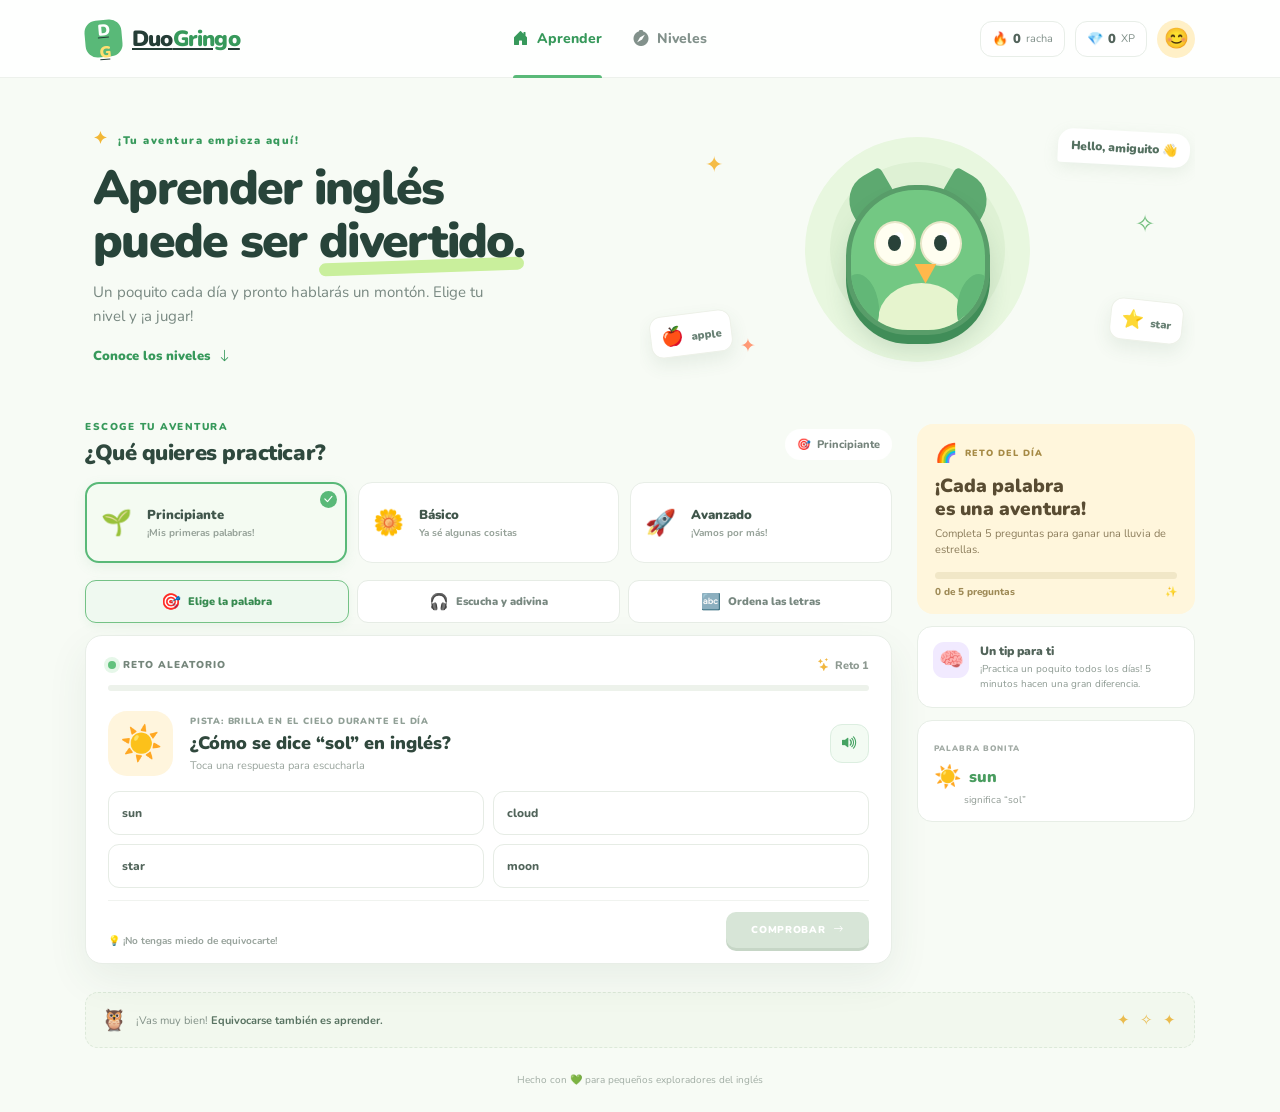
==== commit bf4e6f31: "a" ====
--- a/index.html
+++ b/index.html
@@ -1,1670 +1,167 @@
 <!DOCTYPE html>
-<html lang="en">
-
+<html lang="es">
 <head>
   <meta charset="utf-8">
-  <meta content="width=device-width, initial-scale=1.0" name="viewport">
-  <title>Index - Instant Bootstrap Template</title>
-  <meta name="description" content="">
-  <meta name="keywords" content="">
-
-  <!-- Favicons -->
-  <link href="assets/img/favicon.png" rel="icon">
-  <link href="assets/img/apple-touch-icon.png" rel="apple-touch-icon">
-
-  <!-- Fonts -->
-  <link href="https://fonts.googleapis.com" rel="preconnect">
-  <link href="https://fonts.gstatic.com" rel="preconnect" crossorigin>
-  <link href="https://fonts.googleapis.com/css2?family=Roboto:ital,wght@0,100;0,300;0,400;0,500;0,700;0,900;1,100;1,300;1,400;1,500;1,700;1,900&family=Raleway:ital,wght@0,100;0,200;0,300;0,400;0,500;0,600;0,700;0,800;0,900;1,100;1,200;1,300;1,400;1,500;1,600;1,700;1,800;1,900&display=swap" rel="stylesheet">
-
-  <!-- Vendor CSS Files -->
-  <link href="assets/vendor/bootstrap/css/bootstrap.min.css" rel="stylesheet">
+  <meta name="viewport" content="width=device-width, initial-scale=1">
+  <meta name="theme-color" content="#f7fbf5">
+  <meta name="description" content="Aprende inglés jugando con DuoGringo. Elige tu nivel y practica con retos divertidos.">
+  <title>DuoGringo — inglés para pequeños exploradores</title>
+  <link rel="preconnect" href="https://fonts.googleapis.com">
+  <link rel="preconnect" href="https://fonts.gstatic.com" crossorigin>
+  <link href="https://fonts.googleapis.com/css2?family=Nunito:wght@400;600;700;800;900&display=swap" rel="stylesheet">
   <link href="assets/vendor/bootstrap-icons/bootstrap-icons.css" rel="stylesheet">
-  <link href="assets/vendor/aos/aos.css" rel="stylesheet">
-  <link href="assets/vendor/glightbox/css/glightbox.min.css" rel="stylesheet">
-  <link href="assets/vendor/swiper/swiper-bundle.min.css" rel="stylesheet">
-
-  <!-- Main CSS File -->
-  <link href="assets/css/main.css" rel="stylesheet">
-
-  <!-- =======================================================
-  * Template Name: Instant
-  * Template URL: https://bootstrapmade.com/newtemplate-bootstrap-website-template/
-  * Updated: Jul 07 2025 with Bootstrap v5.3.7
-  * Author: BootstrapMade.com
-  * License: https://bootstrapmade.com/license/
-  ======================================================== -->
+  <link href="assets/css/duogringo.css" rel="stylesheet">
+  <script src="assets/js/lesson.js" defer></script>
 </head>
-
-<body class="index-page">
-
-  <header id="header" class="header d-flex align-items-center fixed-top">
-    <div class="container position-relative d-flex align-items-center justify-content-between">
-
-      <a href="index.html" class="logo d-flex align-items-center me-auto me-xl-0">
-        <!-- Uncomment the line below if you also wish to use an image logo -->
-        <!-- <img src="assets/img/logo.webp" alt=""> -->
-        <h1 class="sitename">Instant</h1>
-      </a>
-
-      <nav id="navmenu" class="navmenu">
-        <ul>
-          <li><a href="#hero" class="active">Home</a></li>
-          <li><a href="#about">About</a></li>
-          <li><a href="#features">Features</a></li>
-          <li><a href="#services">Services</a></li>
-          <li><a href="#pricing">Pricing</a></li>
-          <li class="dropdown"><a href="#"><span>Dropdown</span> <i class="bi bi-chevron-down toggle-dropdown"></i></a>
-            <ul>
-              <li><a href="#">Dropdown 1</a></li>
-              <li class="dropdown"><a href="#"><span>Deep Dropdown</span> <i class="bi bi-chevron-down toggle-dropdown"></i></a>
-                <ul>
-                  <li><a href="#">Deep Dropdown 1</a></li>
-                  <li><a href="#">Deep Dropdown 2</a></li>
-                  <li><a href="#">Deep Dropdown 3</a></li>
-                  <li><a href="#">Deep Dropdown 4</a></li>
-                  <li><a href="#">Deep Dropdown 5</a></li>
-                </ul>
-              </li>
-              <li><a href="#">Dropdown 2</a></li>
-              <li><a href="#">Dropdown 3</a></li>
-              <li><a href="#">Dropdown 4</a></li>
-            </ul>
-          </li>
-          <li><a href="#contact">Contact</a></li>
-        </ul>
-        <i class="mobile-nav-toggle d-xl-none bi bi-list"></i>
-      </nav>
-
-      <a class="btn-getstarted" href="index.html#about">Get Started</a>
-
+<body>
+  <header class="topbar">
+    <a class="brand" href="#" aria-label="DuoGringo, inicio">
+      <span class="brand-mark" aria-hidden="true">D<span>G</span></span>
+      <span>Duo<span>Gringo</span></span>
+    </a>
+    <nav class="main-nav" aria-label="Navegación principal">
+      <a class="nav-link active" href="#aprender"><i class="bi bi-house-door-fill" aria-hidden="true"></i> Aprender</a>
+      <a class="nav-link" href="#niveles"><i class="bi bi-compass-fill" aria-hidden="true"></i> Niveles</a>
+    </nav>
+    <div class="top-stats" aria-label="Tu progreso">
+      <div class="stat-pill flame"><span aria-hidden="true">🔥</span><strong id="streak-count">0</strong><span class="stat-label">racha</span></div>
+      <div class="stat-pill gems"><span aria-hidden="true">💎</span><strong id="xp-count">0</strong><span class="stat-label">XP</span></div>
+      <button class="avatar" type="button" aria-label="Perfil de estudiante">😊</button>
     </div>
   </header>
 
-  <main class="main">
-
-    <!-- Hero Section -->
-    <section id="hero" class="hero section">
-      <div class="container">
-        <div class="hero-wrapper">
-
-          <div class="hero-main-content text-center">
-            <h1 class="hero-title" data-aos="zoom-in" data-aos-delay="200">
-              Transform Your Workflow With<br>
-              <span class="typed" data-typed-items="Advanced Analytics,Seamless Integration,Robust Security"></span>
-            </h1>
-
-            <p class="hero-description" data-aos="fade-up" data-aos-delay="300">
-              Our innovative platform empowers businesses to enhance their productivity and achieve unparalleled operational efficiency across diverse industries.
-            </p>
-
-            <div class="hero-actions" data-aos="fade-up" data-aos-delay="400">
-              <a href="#" class="action-btn primary">
-                <span>Discover More Today</span>
-                <i class="bi bi-arrow-right"></i>
-              </a>
-              <a href="https://www.youtube.com/watch?v=Y7f98aduVJ8" class="action-btn secondary glightbox">
-                <i class="bi bi-play-circle"></i>
-                <span>Watch a Quick Demo</span>
-              </a>
-            </div>
-
-            <div class="hero-image-showcase" data-aos="fade-up" data-aos-delay="500">
-              <div class="image-wrapper">
-                <img src="assets/img/about/about-18.webp" class="img-fluid" alt="Strategic Overview">
-                <div class="floating-card card-1" data-aos="fade-right" data-aos-delay="600">
-                  <div class="card-content">
-                    <div class="card-icon">
-                      <i class="bi bi-graph-up-arrow"></i>
-                    </div>
-                    <div class="card-info">
-                      <h4><span data-purecounter-start="0" data-purecounter-end="89" class="purecounter"></span>%</h4>
-                      <p>Success Benchmark</p>
-                    </div>
-                  </div>
-                </div>
-                <div class="floating-card card-2" data-aos="fade-left" data-aos-delay="700">
-                  <div class="card-content">
-                    <div class="card-icon">
-                      <i class="bi bi-people"></i>
-                    </div>
-                    <div class="card-info">
-                      <h4><span data-purecounter-start="0" data-purecounter-end="500" class="purecounter"></span>+</h4>
-                      <p>Satisfied Clients</p>
-                    </div>
-                  </div>
-                </div>
-              </div>
-            </div>
-
-          </div>
-
-        </div>
+  <main>
+    <section class="welcome container" id="aprender">
+      <div class="welcome-copy">
+        <p class="eyebrow"><span class="sparkle" aria-hidden="true">✦</span> ¡Tu aventura empieza aquí!</p>
+        <h1>Aprender inglés<br>puede ser <span class="highlight">divertido.</span></h1>
+        <p class="welcome-description">Un poquito cada día y pronto hablarás un montón. Elige tu nivel y ¡a jugar!</p>
+        <a class="text-link" href="#niveles">Conoce los niveles <i class="bi bi-arrow-down" aria-hidden="true"></i></a>
       </div>
-    </section><!-- /Hero Section -->
-
-    <!-- About Section -->
-    <section id="about" class="about section">
-
-      <div class="container" data-aos="fade-up" data-aos-delay="100">
-
-        <div class="row align-items-center justify-content-between g-lg-5">
-          <div class="col-lg-6" data-aos="fade-right" data-aos-delay="200">
-            <div class="image-wrapper">
-              <img src="assets/img/about/about-portrait-7.webp" class="img-fluid rounded" alt="About Us Image">
-            </div>
-          </div>
-
-          <div class="col-lg-6" data-aos="fade-left" data-aos-delay="300">
-            <div class="content">
-              <h2 class="mb-4">Our Story</h2>
-              <h5 class="mb-4">Crafting innovative solutions since 2010</h5>
-
-              <p>Lorem ipsum dolor sit amet, consectetur adipiscing elit. Proin vel mauris in magna fringilla finibus. Suspendisse potenti. Integer ut fringilla mi, a aliquam risus. Maecenas ac nibh magna. Aenean fringilla lobortis ex, sit amet iaculis eros facilisis nec.</p>
-
-              <div class="features-list mt-5" data-aos="fade-up" data-aos-delay="400">
-                <div class="row g-4">
-                  <div class="col-md-6">
-                    <div class="feature-item">
-                      <i class="bi bi-award"></i>
-                      <h5>Excellence</h5>
-                      <p>Lorem ipsum dolor sit amet, consectetur adipiscing elit.</p>
-                    </div>
-                  </div>
-                  <div class="col-md-6">
-                    <div class="feature-item">
-                      <i class="bi bi-lightbulb"></i>
-                      <h5>Innovation</h5>
-                      <p>Proin vel mauris in magna fringilla finibus.</p>
-                    </div>
-                  </div>
-                  <div class="col-md-6">
-                    <div class="feature-item">
-                      <i class="bi bi-people"></i>
-                      <h5>Community</h5>
-                      <p>Suspendisse potenti. Integer ut fringilla mi.</p>
-                    </div>
-                  </div>
-                  <div class="col-md-6">
-                    <div class="feature-item">
-                      <i class="bi bi-graph-up-arrow"></i>
-                      <h5>Growth</h5>
-                      <p>Maecenas ac nibh magna. Aenean fringilla lobortis ex.</p>
-                    </div>
-                  </div>
-                </div>
-              </div>
-
-              <div class="mt-5" data-aos="fade-up" data-aos-delay="600">
-                <a href="#" class="btn btn-primary me-3">Learn More</a>
-                <a href="#" class="btn btn-outline-primary">Contact Us</a>
-              </div>
-            </div>
+      <div class="mascot-scene" aria-label="Un búho amigable listo para aprender">
+        <div class="orbit orbit-one"></div>
+        <div class="orbit orbit-two"></div>
+        <span class="scene-star star-one" aria-hidden="true">✦</span>
+        <span class="scene-star star-two" aria-hidden="true">✧</span>
+        <span class="scene-star star-three" aria-hidden="true">✦</span>
+        <div class="mascot" aria-hidden="true">
+          <div class="owl-ear ear-left"></div><div class="owl-ear ear-right"></div>
+          <div class="owl-face">
+            <div class="owl-eyes"><span><i></i></span><span><i></i></span></div>
+            <div class="owl-beak"></div>
+            <div class="owl-belly"></div>
+            <div class="owl-wing wing-left"></div><div class="owl-wing wing-right"></div>
           </div>
         </div>
+        <div class="speech-bubble">Hello, amiguito <span aria-hidden="true">👋</span></div>
+        <div class="floating-word word-apple">🍎 <span>apple</span></div>
+        <div class="floating-word word-star">⭐ <span>star</span></div>
+      </div>
+    </section>
 
+    <section class="learning-layout container" id="niveles">
+      <div class="lesson-column">
+        <div class="section-heading">
+          <div>
+            <p class="eyebrow">ESCOGE TU AVENTURA</p>
+            <h2>¿Qué quieres practicar?</h2>
+          </div>
+          <div class="lesson-badge"><span aria-hidden="true">🎯</span> <span id="level-caption">Principiante</span></div>
+        </div>
+
+        <div class="level-picker" role="group" aria-label="Selecciona tu nivel">
+          <button class="level-card selected" type="button" data-level="principiante" aria-pressed="true">
+            <span class="level-emoji" aria-hidden="true">🌱</span>
+            <span class="level-name">Principiante</span>
+            <span class="level-detail">¡Mis primeras palabras!</span>
+            <span class="level-check" aria-hidden="true"><i class="bi bi-check-lg"></i></span>
+          </button>
+          <button class="level-card" type="button" data-level="basico" aria-pressed="false">
+            <span class="level-emoji" aria-hidden="true">🌼</span>
+            <span class="level-name">Básico</span>
+            <span class="level-detail">Ya sé algunas cositas</span>
+            <span class="level-check" aria-hidden="true"><i class="bi bi-check-lg"></i></span>
+          </button>
+          <button class="level-card" type="button" data-level="avanzado" aria-pressed="false">
+            <span class="level-emoji" aria-hidden="true">🚀</span>
+            <span class="level-name">Avanzado</span>
+            <span class="level-detail">¡Vamos por más!</span>
+            <span class="level-check" aria-hidden="true"><i class="bi bi-check-lg"></i></span>
+          </button>
+        </div>
+
+        <div class="game-picker" role="group" aria-label="Selecciona un minijuego">
+          <button class="game-tab active" type="button" data-game="quiz" aria-pressed="true">
+            <span aria-hidden="true">🎯</span><span>Elige la palabra</span>
+          </button>
+          <button class="game-tab" type="button" data-game="listen" aria-pressed="false">
+            <span aria-hidden="true">🎧</span><span>Escucha y adivina</span>
+          </button>
+          <button class="game-tab" type="button" data-game="scramble" aria-pressed="false">
+            <span aria-hidden="true">🔤</span><span>Ordena las letras</span>
+          </button>
+        </div>
+
+        <article class="quiz-card" aria-labelledby="question-title">
+          <div class="quiz-topline">
+            <div class="quiz-label"><span class="quiz-dot"></span> <span id="game-label">RETO ALEATORIO</span></div>
+            <div class="round-count"><i class="bi bi-stars" aria-hidden="true"></i> <span id="round-count">Reto 1</span></div>
+          </div>
+          <div class="progress-track" role="progressbar" aria-label="Progreso de esta ronda" aria-valuemin="0" aria-valuemax="5" aria-valuenow="0">
+            <span id="progress-fill"></span>
+          </div>
+          <div class="question-area">
+            <div class="question-illustration" id="question-emoji" aria-hidden="true">🐱</div>
+            <div class="question-copy">
+              <p class="question-hint" id="question-hint">PISTA: UN ANIMALITO QUE DICE MIAU</p>
+              <h3 id="question-title">¿Cómo se dice “gato” en inglés?</h3>
+              <p class="question-subtitle" id="question-subtitle">Toca la respuesta correcta</p>
+            </div>
+            <button class="listen-button" id="repeat-audio" type="button" aria-label="Escuchar palabra en inglés" title="Escuchar palabra">
+              <i class="bi bi-volume-up-fill" aria-hidden="true"></i>
+            </button>
+          </div>
+          <div class="answer-grid" id="answer-options" role="group" aria-label="Opciones de respuesta"></div>
+          <div class="scramble-area" id="scramble-area" hidden>
+            <div class="scramble-answer" id="scramble-answer" aria-label="Tu respuesta"></div>
+            <div class="letter-grid" id="letter-options" role="group" aria-label="Letras para formar la respuesta"></div>
+          </div>
+          <div class="feedback" id="feedback" role="status" aria-live="polite" hidden></div>
+          <p class="voice-status" id="voice-status" role="status" aria-live="polite" hidden></p>
+          <div class="quiz-footer">
+            <p class="encouragement"><span aria-hidden="true">💡</span> ¡No tengas miedo de equivocarte!</p>
+            <button class="check-button" id="check-answer" type="button" disabled>COMPROBAR <i class="bi bi-arrow-right" aria-hidden="true"></i></button>
+            <button class="check-button next-button" id="next-question" type="button" hidden>SIGUIENTE <i class="bi bi-arrow-right" aria-hidden="true"></i></button>
+          </div>
+        </article>
       </div>
 
-    </section><!-- /About Section -->
+      <aside class="side-column" aria-label="Consejos para aprender">
+        <div class="daily-card">
+          <div class="daily-header"><span class="daily-icon" aria-hidden="true">🌈</span><span>RETO DEL DÍA</span></div>
+          <h3>¡Cada palabra<br>es una aventura!</h3>
+          <p>Completa 5 preguntas para ganar una lluvia de estrellas.</p>
+          <div class="daily-progress"><span class="daily-progress-fill" id="daily-progress-fill"></span></div>
+          <div class="daily-count"><span id="daily-count">0 de 5 preguntas</span><span aria-hidden="true">✨</span></div>
+        </div>
+        <div class="tip-card">
+          <div class="tip-icon" aria-hidden="true">🧠</div>
+          <div><h3>Un tip para ti</h3><p>¡Practica un poquito todos los días! 5 minutos hacen una gran diferencia.</p></div>
+        </div>
+        <div class="word-card">
+          <span class="word-card-label">PALABRA BONITA</span>
+          <div class="word-of-day"><span id="word-emoji">🌟</span><strong id="word-english">wonderful</strong></div>
+          <p id="word-translation">significa “maravilloso”</p>
+        </div>
+      </aside>
+    </section>
 
-    <!-- Features Section -->
-    <section id="features" class="features section">
-
-      <!-- Section Title -->
-      <div class="container section-title" data-aos="fade-up">
-        <h2>Features</h2>
-        <p>Necessitatibus eius consequatur ex aliquid fuga eum quidem sint consectetur velit</p>
-      </div><!-- End Section Title -->
-
-      <div class="container" data-aos="fade-up" data-aos-delay="100">
-
-        <div class="row align-items-center mb-5">
-          <div class="col-lg-6" data-aos="fade-right" data-aos-delay="150">
-            <div class="intro-content">
-              <h2>Powerful features to accelerate growth</h2>
-              <p>Sed do eiusmod tempor incididunt ut labore et dolore magna aliqua. Ut enim ad minim veniam, quis nostrud exercitation ullamco laboris.</p>
-              <div class="feature-stats">
-                <div class="stat-item">
-                  <span class="stat-number">150+</span>
-                  <span class="stat-label">Features</span>
-                </div>
-                <div class="stat-item">
-                  <span class="stat-number">99.9%</span>
-                  <span class="stat-label">Uptime</span>
-                </div>
-                <div class="stat-item">
-                  <span class="stat-number">24/7</span>
-                  <span class="stat-label">Support</span>
-                </div>
-              </div>
-            </div>
-          </div>
-          <div class="col-lg-6" data-aos="fade-left" data-aos-delay="200">
-            <div class="intro-image">
-              <img src="assets/img/features/features-2.webp" alt="Features" class="img-fluid">
-            </div>
-          </div>
-        </div>
-
-        <div class="features-grid">
-          <div class="feature-item" data-aos="flip-up" data-aos-delay="250">
-            <div class="feature-number">01</div>
-            <div class="feature-content">
-              <div class="feature-icon">
-                <i class="bi bi-lightning-charge"></i>
-              </div>
-              <h4>Lightning Fast Performance</h4>
-              <p>Duis aute irure dolor in reprehenderit in voluptate velit esse cillum dolore eu fugiat nulla pariatur excepteur sint.</p>
-              <div class="feature-tags">
-                <span class="tag">Speed</span>
-                <span class="tag">Optimization</span>
-              </div>
-            </div>
-          </div>
-
-          <div class="feature-item" data-aos="flip-up" data-aos-delay="300">
-            <div class="feature-number">02</div>
-            <div class="feature-content">
-              <div class="feature-icon">
-                <i class="bi bi-shield-check"></i>
-              </div>
-              <h4>Enterprise Security</h4>
-              <p>Excepteur sint occaecat cupidatat non proident, sunt in culpa qui officia deserunt mollit anim id est laborum sed.</p>
-              <div class="feature-tags">
-                <span class="tag">Secure</span>
-                <span class="tag">Protected</span>
-              </div>
-            </div>
-          </div>
-
-          <div class="feature-item" data-aos="flip-up" data-aos-delay="350">
-            <div class="feature-number">03</div>
-            <div class="feature-content">
-              <div class="feature-icon">
-                <i class="bi bi-people-fill"></i>
-              </div>
-              <h4>Team Collaboration</h4>
-              <p>Lorem ipsum dolor sit amet, consectetur adipiscing elit. Sed do eiusmod tempor incididunt ut labore et dolore magna aliqua.</p>
-              <div class="feature-tags">
-                <span class="tag">Teamwork</span>
-                <span class="tag">Sync</span>
-              </div>
-            </div>
-          </div>
-
-          <div class="feature-item" data-aos="flip-up" data-aos-delay="400">
-            <div class="feature-number">04</div>
-            <div class="feature-content">
-              <div class="feature-icon">
-                <i class="bi bi-graph-up-arrow"></i>
-              </div>
-              <h4>Advanced Analytics</h4>
-              <p>Ut enim ad minim veniam, quis nostrud exercitation ullamco laboris nisi ut aliquip ex ea commodo consequat duis.</p>
-              <div class="feature-tags">
-                <span class="tag">Data</span>
-                <span class="tag">Insights</span>
-              </div>
-            </div>
-          </div>
-
-          <div class="feature-item" data-aos="flip-up" data-aos-delay="450">
-            <div class="feature-number">05</div>
-            <div class="feature-content">
-              <div class="feature-icon">
-                <i class="bi bi-gear-fill"></i>
-              </div>
-              <h4>Smart Automation</h4>
-              <p>Sed ut perspiciatis unde omnis iste natus error sit voluptatem accusantium doloremque laudantium totam rem aperiam.</p>
-              <div class="feature-tags">
-                <span class="tag">AI</span>
-                <span class="tag">Workflow</span>
-              </div>
-            </div>
-          </div>
-
-          <div class="feature-item" data-aos="flip-up" data-aos-delay="500">
-            <div class="feature-number">06</div>
-            <div class="feature-content">
-              <div class="feature-icon">
-                <i class="bi bi-cloud-arrow-up"></i>
-              </div>
-              <h4>Cloud Integration</h4>
-              <p>Eaque ipsa quae ab illo inventore veritatis et quasi architecto beatae vitae dicta sunt explicabo nemo enim ipsam.</p>
-              <div class="feature-tags">
-                <span class="tag">Cloud</span>
-                <span class="tag">Scalable</span>
-              </div>
-            </div>
-          </div>
-        </div>
-
-      </div>
-
-    </section><!-- /Features Section -->
-
-    <!-- Features Tabs Section -->
-    <section id="features-tabs" class="features-tabs section">
-
-      <div class="container" data-aos="fade-up" data-aos-delay="100">
-
-        <div class="tabs-wrapper">
-          <ul class="nav nav-tabs" data-aos="fade-up" data-aos-delay="100">
-
-            <li class="nav-item">
-              <a class="nav-link active show" data-bs-toggle="tab" data-bs-target="#features-tabs-tab-1">
-                <div class="tab-icon">
-                  <i class="bi bi-rocket-takeoff"></i>
-                </div>
-                <div class="tab-content">
-                  <h5>Innovation</h5>
-                  <span>Cutting-edge solutions</span>
-                </div>
-              </a>
-            </li><!-- End tab nav item -->
-
-            <li class="nav-item">
-              <a class="nav-link" data-bs-toggle="tab" data-bs-target="#features-tabs-tab-2">
-                <div class="tab-icon">
-                  <i class="bi bi-shield-shaded"></i>
-                </div>
-                <div class="tab-content">
-                  <h5>Security</h5>
-                  <span>Advanced protection</span>
-                </div>
-              </a>
-            </li><!-- End tab nav item -->
-
-            <li class="nav-item">
-              <a class="nav-link" data-bs-toggle="tab" data-bs-target="#features-tabs-tab-3">
-                <div class="tab-icon">
-                  <i class="bi bi-lightning-charge"></i>
-                </div>
-                <div class="tab-content">
-                  <h5>Performance</h5>
-                  <span>Lightning fast speed</span>
-                </div>
-              </a>
-            </li><!-- End tab nav item -->
-
-            <li class="nav-item">
-              <a class="nav-link" data-bs-toggle="tab" data-bs-target="#features-tabs-tab-4">
-                <div class="tab-icon">
-                  <i class="bi bi-heart-pulse"></i>
-                </div>
-                <div class="tab-content">
-                  <h5>Support</h5>
-                  <span>24/7 assistance</span>
-                </div>
-              </a>
-            </li><!-- End tab nav item -->
-
-          </ul>
-
-          <div class="tab-content" data-aos="fade-up" data-aos-delay="200">
-
-            <div class="tab-pane fade active show" id="features-tabs-tab-1">
-              <div class="row align-items-center">
-
-                <div class="col-lg-5">
-                  <div class="content-wrapper">
-                    <div class="icon-badge">
-                      <i class="bi bi-rocket-takeoff"></i>
-                    </div>
-                    <h3>Innovation Excellence</h3>
-                    <p>Sed ut perspiciatis unde omnis iste natus error sit voluptatem accusantium doloremque laudantium, totam rem aperiam eaque ipsa quae ab illo inventore veritatis.</p>
-
-                    <div class="feature-grid">
-                      <div class="feature-item">
-                        <i class="bi bi-check-circle-fill"></i>
-                        <span>Excepteur sint occaecat cupidatat non proident</span>
-                      </div>
-                      <div class="feature-item">
-                        <i class="bi bi-check-circle-fill"></i>
-                        <span>Sunt in culpa qui officia deserunt mollit anim</span>
-                      </div>
-                      <div class="feature-item">
-                        <i class="bi bi-check-circle-fill"></i>
-                        <span>At vero eos et accusamus et iusto odio</span>
-                      </div>
-                      <div class="feature-item">
-                        <i class="bi bi-check-circle-fill"></i>
-                        <span>Et harum quidem rerum facilis est et expedita</span>
-                      </div>
-                    </div>
-
-                    <div class="stats-row">
-                      <div class="stat-item">
-                        <div class="stat-number">99%</div>
-                        <div class="stat-label">Uptime</div>
-                      </div>
-                      <div class="stat-item">
-                        <div class="stat-number">50K+</div>
-                        <div class="stat-label">Users</div>
-                      </div>
-                      <div class="stat-item">
-                        <div class="stat-number">24/7</div>
-                        <div class="stat-label">Support</div>
-                      </div>
-                    </div>
-
-                    <a href="#" class="btn-primary">Learn More <i class="bi bi-arrow-right"></i></a>
-                  </div>
-                </div>
-
-                <div class="col-lg-7">
-                  <div class="visual-content">
-                    <div class="main-image">
-                      <img src="assets/img/features/features-4.webp" alt="" class="img-fluid">
-                      <div class="floating-card">
-                        <i class="bi bi-graph-up-arrow"></i>
-                        <div class="card-content">
-                          <span>Performance</span>
-                          <strong>+85% Improvement</strong>
-                        </div>
-                      </div>
-                    </div>
-                  </div>
-                </div>
-
-              </div>
-            </div><!-- End tab content item -->
-
-            <div class="tab-pane fade" id="features-tabs-tab-2">
-              <div class="row align-items-center">
-
-                <div class="col-lg-5">
-                  <div class="content-wrapper">
-                    <div class="icon-badge">
-                      <i class="bi bi-shield-shaded"></i>
-                    </div>
-                    <h3>Advanced Security</h3>
-                    <p>Neque porro quisquam est qui dolorem ipsum quia dolor sit amet consectetur adipisci velit sed quia non numquam eius modi tempora incidunt ut labore.</p>
-
-                    <div class="feature-grid">
-                      <div class="feature-item">
-                        <i class="bi bi-check-circle-fill"></i>
-                        <span>Temporibus autem quibusdam et aut officiis</span>
-                      </div>
-                      <div class="feature-item">
-                        <i class="bi bi-check-circle-fill"></i>
-                        <span>Nam libero tempore cum soluta nobis</span>
-                      </div>
-                      <div class="feature-item">
-                        <i class="bi bi-check-circle-fill"></i>
-                        <span>Itaque earum rerum hic tenetur a sapiente</span>
-                      </div>
-                      <div class="feature-item">
-                        <i class="bi bi-check-circle-fill"></i>
-                        <span>Quis autem vel eum iure reprehenderit qui</span>
-                      </div>
-                    </div>
-
-                    <div class="stats-row">
-                      <div class="stat-item">
-                        <div class="stat-number">256-bit</div>
-                        <div class="stat-label">Encryption</div>
-                      </div>
-                      <div class="stat-item">
-                        <div class="stat-number">ISO</div>
-                        <div class="stat-label">Certified</div>
-                      </div>
-                      <div class="stat-item">
-                        <div class="stat-number">GDPR</div>
-                        <div class="stat-label">Compliant</div>
-                      </div>
-                    </div>
-
-                    <a href="#" class="btn-primary">Learn More <i class="bi bi-arrow-right"></i></a>
-                  </div>
-                </div>
-
-                <div class="col-lg-7">
-                  <div class="visual-content">
-                    <div class="main-image">
-                      <img src="assets/img/features/features-2.webp" alt="" class="img-fluid">
-                      <div class="floating-card">
-                        <i class="bi bi-shield-check"></i>
-                        <div class="card-content">
-                          <span>Security</span>
-                          <strong>Military Grade</strong>
-                        </div>
-                      </div>
-                    </div>
-                  </div>
-                </div>
-
-              </div>
-            </div><!-- End tab content item -->
-
-            <div class="tab-pane fade" id="features-tabs-tab-3">
-              <div class="row align-items-center">
-
-                <div class="col-lg-5">
-                  <div class="content-wrapper">
-                    <div class="icon-badge">
-                      <i class="bi bi-lightning-charge"></i>
-                    </div>
-                    <h3>Lightning Performance</h3>
-                    <p>Ut enim ad minima veniam quis nostrum exercitationem ullam corporis suscipit laboriosam nisi ut aliquid ex ea commodi consequatur quis autem vel.</p>
-
-                    <div class="feature-grid">
-                      <div class="feature-item">
-                        <i class="bi bi-check-circle-fill"></i>
-                        <span>Duis aute irure dolor in reprehenderit in voluptate</span>
-                      </div>
-                      <div class="feature-item">
-                        <i class="bi bi-check-circle-fill"></i>
-                        <span>Excepteur sint occaecat cupidatat non proident</span>
-                      </div>
-                      <div class="feature-item">
-                        <i class="bi bi-check-circle-fill"></i>
-                        <span>Sunt in culpa qui officia deserunt mollit</span>
-                      </div>
-                      <div class="feature-item">
-                        <i class="bi bi-check-circle-fill"></i>
-                        <span>Sed ut perspiciatis unde omnis iste natus</span>
-                      </div>
-                    </div>
-
-                    <div class="stats-row">
-                      <div class="stat-item">
-                        <div class="stat-number">0.5s</div>
-                        <div class="stat-label">Load Time</div>
-                      </div>
-                      <div class="stat-item">
-                        <div class="stat-number">100%</div>
-                        <div class="stat-label">Optimized</div>
-                      </div>
-                      <div class="stat-item">
-                        <div class="stat-number">CDN</div>
-                        <div class="stat-label">Global</div>
-                      </div>
-                    </div>
-
-                    <a href="#" class="btn-primary">Learn More <i class="bi bi-arrow-right"></i></a>
-                  </div>
-                </div>
-
-                <div class="col-lg-7">
-                  <div class="visual-content">
-                    <div class="main-image">
-                      <img src="assets/img/features/features-6.webp" alt="" class="img-fluid">
-                      <div class="floating-card">
-                        <i class="bi bi-speedometer2"></i>
-                        <div class="card-content">
-                          <span>Speed</span>
-                          <strong>Ultra Fast</strong>
-                        </div>
-                      </div>
-                    </div>
-                  </div>
-                </div>
-
-              </div>
-            </div><!-- End tab content item -->
-
-            <div class="tab-pane fade" id="features-tabs-tab-4">
-              <div class="row align-items-center">
-
-                <div class="col-lg-5">
-                  <div class="content-wrapper">
-                    <div class="icon-badge">
-                      <i class="bi bi-heart-pulse"></i>
-                    </div>
-                    <h3>Premium Support</h3>
-                    <p>Nemo enim ipsam voluptatem quia voluptas sit aspernatur aut odit aut fugit sed quia consequuntur magni dolores eos qui ratione voluptatem sequi nesciunt.</p>
-
-                    <div class="feature-grid">
-                      <div class="feature-item">
-                        <i class="bi bi-check-circle-fill"></i>
-                        <span>Neque porro quisquam est qui dolorem ipsum</span>
-                      </div>
-                      <div class="feature-item">
-                        <i class="bi bi-check-circle-fill"></i>
-                        <span>Quia dolor sit amet consectetur adipisci velit</span>
-                      </div>
-                      <div class="feature-item">
-                        <i class="bi bi-check-circle-fill"></i>
-                        <span>Sed quia non numquam eius modi tempora</span>
-                      </div>
-                      <div class="feature-item">
-                        <i class="bi bi-check-circle-fill"></i>
-                        <span>Incidunt ut labore et dolore magnam aliquam</span>
-                      </div>
-                    </div>
-
-                    <div class="stats-row">
-                      <div class="stat-item">
-                        <div class="stat-number">24/7</div>
-                        <div class="stat-label">Available</div>
-                      </div>
-                      <div class="stat-item">
-                        <div class="stat-number">2min</div>
-                        <div class="stat-label">Response</div>
-                      </div>
-                      <div class="stat-item">
-                        <div class="stat-number">Expert</div>
-                        <div class="stat-label">Team</div>
-                      </div>
-                    </div>
-
-                    <a href="#" class="btn-primary">Learn More <i class="bi bi-arrow-right"></i></a>
-                  </div>
-                </div>
-
-                <div class="col-lg-7">
-                  <div class="visual-content">
-                    <div class="main-image">
-                      <img src="assets/img/features/features-1.webp" alt="" class="img-fluid">
-                      <div class="floating-card">
-                        <i class="bi bi-headset"></i>
-                        <div class="card-content">
-                          <span>Support</span>
-                          <strong>Always Here</strong>
-                        </div>
-                      </div>
-                    </div>
-                  </div>
-                </div>
-
-              </div>
-            </div><!-- End tab content item -->
-
-          </div>
-        </div>
-
-      </div>
-
-    </section><!-- /Features Tabs Section -->
-
-    <!-- Services Section -->
-    <section id="services" class="services section">
-
-      <!-- Section Title -->
-      <div class="container section-title" data-aos="fade-up">
-        <h2>Services</h2>
-        <p>Necessitatibus eius consequatur ex aliquid fuga eum quidem sint consectetur velit</p>
-      </div><!-- End Section Title -->
-
-      <div class="container" data-aos="fade-up" data-aos-delay="100">
-
-        <div class="row align-items-center">
-          <div class="col-lg-6">
-            <div class="intro-content" data-aos="fade-right" data-aos-delay="100">
-              <div class="section-badge mb-3" data-aos="zoom-in" data-aos-delay="50">
-                <i class="bi bi-star-fill"></i>
-                <span>WHAT WE DO</span>
-              </div>
-              <h2 class="section-heading mb-4">Transforming Ideas into Outstanding Results</h2>
-              <p class="section-description mb-4">We believe in crafting exceptional experiences that drive meaningful growth for your business. Our dedicated team combines creativity with technical excellence to deliver solutions that make a difference.</p>
-              <a href="#" class="cta-button" data-aos="fade-right" data-aos-delay="200">
-                Explore Our Work
-              </a>
-            </div>
-          </div>
-          <div class="col-lg-6">
-            <div class="hero-visual" data-aos="fade-left" data-aos-delay="150">
-              <img src="assets/img/services/services-1.webp" alt="Services" class="img-fluid">
-            </div>
-          </div>
-        </div>
-
-        <div class="services-grid mt-5">
-          <div class="row g-4">
-            <div class="col-lg-4 col-md-6" data-aos="fade-up" data-aos-delay="100">
-              <div class="service-card">
-                <div class="card-number">
-                  <span>01</span>
-                </div>
-                <div class="card-content">
-                  <h5 class="service-title">
-                    <a href="#">Custom Application Development</a>
-                  </h5>
-                  <p class="service-description">Building robust applications tailored to your specific needs using modern frameworks and cutting-edge technologies.</p>
-                </div>
-              </div>
-            </div><!-- End Service Card -->
-
-            <div class="col-lg-4 col-md-6" data-aos="fade-up" data-aos-delay="200">
-              <div class="service-card">
-                <div class="card-number">
-                  <span>02</span>
-                </div>
-                <div class="card-content">
-                  <h5 class="service-title">
-                    <a href="#">Strategic Planning</a>
-                  </h5>
-                  <p class="service-description">Comprehensive roadmaps that align technology solutions with your business objectives and market opportunities.</p>
-                </div>
-              </div>
-            </div><!-- End Service Card -->
-
-            <div class="col-lg-4 col-md-6" data-aos="fade-up" data-aos-delay="300">
-              <div class="service-card">
-                <div class="card-number">
-                  <span>03</span>
-                </div>
-                <div class="card-content">
-                  <h5 class="service-title">
-                    <a href="#">Identity Design</a>
-                  </h5>
-                  <p class="service-description">Creating compelling visual narratives that resonate with your audience and strengthen brand recognition across all touchpoints.</p>
-                </div>
-              </div>
-            </div><!-- End Service Card -->
-
-            <div class="col-lg-4 col-md-6" data-aos="fade-up" data-aos-delay="100">
-              <div class="service-card">
-                <div class="card-number">
-                  <span>04</span>
-                </div>
-                <div class="card-content">
-                  <h5 class="service-title">
-                    <a href="#">Digital Marketing</a>
-                  </h5>
-                  <p class="service-description">Maximizing your online presence through targeted campaigns that drive engagement and convert visitors into loyal customers.</p>
-                </div>
-              </div>
-            </div><!-- End Service Card -->
-
-            <div class="col-lg-4 col-md-6" data-aos="fade-up" data-aos-delay="200">
-              <div class="service-card">
-                <div class="card-number">
-                  <span>05</span>
-                </div>
-                <div class="card-content">
-                  <h5 class="service-title">
-                    <a href="#">User Experience Design</a>
-                  </h5>
-                  <p class="service-description">Crafting intuitive interfaces that prioritize user needs while delivering seamless interactions across desktop and mobile platforms.</p>
-                </div>
-              </div>
-            </div><!-- End Service Card -->
-
-            <div class="col-lg-4 col-md-6" data-aos="fade-up" data-aos-delay="300">
-              <div class="service-card">
-                <div class="card-number">
-                  <span>06</span>
-                </div>
-                <div class="card-content">
-                  <h5 class="service-title">
-                    <a href="#">Data Intelligence</a>
-                  </h5>
-                  <p class="service-description">Transforming raw data into actionable insights that inform strategic decisions and optimize business performance effectively.</p>
-                </div>
-              </div>
-            </div><!-- End Service Card -->
-
-          </div>
-        </div>
-
-      </div>
-
-    </section><!-- /Services Section -->
-
-    <!-- Call To Action Section -->
-    <section id="call-to-action" class="call-to-action section light-background">
-
-      <div class="container" data-aos="fade-up" data-aos-delay="100">
-
-        <div class="advertise-1 d-flex flex-column flex-lg-row gap-4 align-items-center position-relative">
-
-          <div class="content-left flex-grow-1" data-aos="fade-right" data-aos-delay="200">
-            <span class="badge text-uppercase mb-2">Don't Miss!</span>
-            <h2>Revolutionize Your Digital Experience Today</h2>
-            <p class="my-4">Strategia accelerates your business growth through innovative solutions and cutting-edge technology. Join thousands of satisfied customers who have transformed their operations.</p>
-
-            <div class="features d-flex flex-wrap gap-3 mb-4">
-              <div class="feature-item">
-                <i class="bi bi-check-circle-fill"></i>
-                <span>Premium Support</span>
-              </div>
-              <div class="feature-item">
-                <i class="bi bi-check-circle-fill"></i>
-                <span>Cloud Integration</span>
-              </div>
-              <div class="feature-item">
-                <i class="bi bi-check-circle-fill"></i>
-                <span>Real-time Analytics</span>
-              </div>
-            </div>
-
-            <div class="cta-buttons d-flex flex-wrap gap-3">
-              <a href="#" class="btn btn-primary">Start Free Trial</a>
-              <a href="#" class="btn btn-outline">Learn More</a>
-            </div>
-          </div>
-
-          <div class="content-right position-relative" data-aos="fade-left" data-aos-delay="300">
-            <img src="assets/img/misc/misc-5.webp" alt="Digital Platform" class="img-fluid rounded-4">
-            <div class="floating-card">
-              <div class="card-icon">
-                <i class="bi bi-graph-up-arrow"></i>
-              </div>
-              <div class="card-content">
-                <span class="stats-number">245%</span>
-                <span class="stats-text">Growth Rate</span>
-              </div>
-            </div>
-          </div>
-
-          <div class="decoration">
-            <div class="circle-1"></div>
-            <div class="circle-2"></div>
-          </div>
-
-        </div>
-
-      </div>
-
-    </section><!-- /Call To Action Section -->
-
-    <!-- Testimonials Section -->
-    <section id="testimonials" class="testimonials section">
-
-      <!-- Section Title -->
-      <div class="container section-title" data-aos="fade-up">
-        <h2>Testimonials</h2>
-        <p>Necessitatibus eius consequatur ex aliquid fuga eum quidem sint consectetur velit</p>
-      </div><!-- End Section Title -->
-
-      <div class="container" data-aos="fade-up" data-aos-delay="100">
-
-        <div class="testimonial-slider swiper init-swiper">
-          <script type="application/json" class="swiper-config">
-            {
-              "loop": true,
-              "speed": 600,
-              "autoplay": {
-                "delay": 4000
-              },
-              "slidesPerView": 1,
-              "spaceBetween": 30,
-              "navigation": {
-                "nextEl": ".swiper-button-next",
-                "prevEl": ".swiper-button-prev"
-              },
-              "breakpoints": {
-                "768": {
-                  "slidesPerView": 2
-                },
-                "1200": {
-                  "slidesPerView": 3
-                }
-              }
-            }
-          </script>
-
-          <div class="swiper-wrapper">
-
-            <!-- Testimonial Slide 1 -->
-            <div class="swiper-slide">
-              <div class="testimonial-item" data-aos="zoom-in" data-aos-delay="200">
-                <div class="testimonial-header">
-                  <img src="assets/img/person/person-f-12.webp" alt="Client" class="img-fluid" loading="lazy">
-                  <div class="rating">
-                    <i class="bi bi-star-fill"></i>
-                    <i class="bi bi-star-fill"></i>
-                    <i class="bi bi-star-fill"></i>
-                    <i class="bi bi-star-fill"></i>
-                    <i class="bi bi-star-fill"></i>
-                  </div>
-                </div>
-                <div class="testimonial-body">
-                  <p>Excepteur sint occaecat cupidatat non proident, sunt in culpa qui officia deserunt mollit anim id est laborum consectetur adipiscing elit sed eiusmod tempor.</p>
-                </div>
-                <div class="testimonial-footer">
-                  <h5>Jessica Martinez</h5>
-                  <span>UX Designer</span>
-                  <div class="quote-icon">
-                    <i class="bi bi-chat-quote-fill"></i>
-                  </div>
-                </div>
-              </div>
-            </div><!-- End Testimonial Slide -->
-
-            <!-- Testimonial Slide 2 -->
-            <div class="swiper-slide">
-              <div class="testimonial-item" data-aos="zoom-in" data-aos-delay="300">
-                <div class="testimonial-header">
-                  <img src="assets/img/person/person-m-8.webp" alt="Client" class="img-fluid" loading="lazy">
-                  <div class="rating">
-                    <i class="bi bi-star-fill"></i>
-                    <i class="bi bi-star-fill"></i>
-                    <i class="bi bi-star-fill"></i>
-                    <i class="bi bi-star-fill"></i>
-                    <i class="bi bi-star-fill"></i>
-                  </div>
-                </div>
-                <div class="testimonial-body">
-                  <p>Duis aute irure dolor in reprehenderit in voluptate velit esse cillum dolore eu fugiat nulla pariatur excepteur sint occaecat cupidatat non proident sunt in culpa.</p>
-                </div>
-                <div class="testimonial-footer">
-                  <h5>David Rodriguez</h5>
-                  <span>Software Engineer</span>
-                  <div class="quote-icon">
-                    <i class="bi bi-chat-quote-fill"></i>
-                  </div>
-                </div>
-              </div>
-            </div><!-- End Testimonial Slide -->
-
-            <!-- Testimonial Slide 3 -->
-            <div class="swiper-slide">
-              <div class="testimonial-item" data-aos="zoom-in" data-aos-delay="400">
-                <div class="testimonial-header">
-                  <img src="assets/img/person/person-f-6.webp" alt="Client" class="img-fluid" loading="lazy">
-                  <div class="rating">
-                    <i class="bi bi-star-fill"></i>
-                    <i class="bi bi-star-fill"></i>
-                    <i class="bi bi-star-fill"></i>
-                    <i class="bi bi-star-fill"></i>
-                    <i class="bi bi-star-fill"></i>
-                  </div>
-                </div>
-                <div class="testimonial-body">
-                  <p>Lorem ipsum dolor sit amet consectetur adipiscing elit sed do eiusmod tempor incididunt ut labore et dolore magna aliqua ut enim ad minim veniam quis nostrud.</p>
-                </div>
-                <div class="testimonial-footer">
-                  <h5>Amanda Wilson</h5>
-                  <span>Creative Director</span>
-                  <div class="quote-icon">
-                    <i class="bi bi-chat-quote-fill"></i>
-                  </div>
-                </div>
-              </div>
-            </div><!-- End Testimonial Slide -->
-
-            <!-- Testimonial Slide 4 -->
-            <div class="swiper-slide">
-              <div class="testimonial-item" data-aos="zoom-in" data-aos-delay="500">
-                <div class="testimonial-header">
-                  <img src="assets/img/person/person-m-12.webp" alt="Client" class="img-fluid" loading="lazy">
-                  <div class="rating">
-                    <i class="bi bi-star-fill"></i>
-                    <i class="bi bi-star-fill"></i>
-                    <i class="bi bi-star-fill"></i>
-                    <i class="bi bi-star-fill"></i>
-                    <i class="bi bi-star-fill"></i>
-                  </div>
-                </div>
-                <div class="testimonial-body">
-                  <p>Sed ut perspiciatis unde omnis iste natus error sit voluptatem accusantium doloremque laudantium totam rem aperiam eaque ipsa quae ab illo inventore veritatis.</p>
-                </div>
-                <div class="testimonial-footer">
-                  <h5>Ryan Thompson</h5>
-                  <span>Business Analyst</span>
-                  <div class="quote-icon">
-                    <i class="bi bi-chat-quote-fill"></i>
-                  </div>
-                </div>
-              </div>
-            </div><!-- End Testimonial Slide -->
-
-            <!-- Testimonial Slide 5 -->
-            <div class="swiper-slide">
-              <div class="testimonial-item" data-aos="zoom-in" data-aos-delay="600">
-                <div class="testimonial-header">
-                  <img src="assets/img/person/person-f-10.webp" alt="Client" class="img-fluid" loading="lazy">
-                  <div class="rating">
-                    <i class="bi bi-star-fill"></i>
-                    <i class="bi bi-star-fill"></i>
-                    <i class="bi bi-star-fill"></i>
-                    <i class="bi bi-star-fill"></i>
-                    <i class="bi bi-star-fill"></i>
-                  </div>
-                </div>
-                <div class="testimonial-body">
-                  <p>At vero eos et accusamus et iusto odio dignissimos ducimus qui blanditiis praesentium voluptatum deleniti atque corrupti quos dolores et quas molestias excepturi.</p>
-                </div>
-                <div class="testimonial-footer">
-                  <h5>Rachel Chen</h5>
-                  <span>Project Manager</span>
-                  <div class="quote-icon">
-                    <i class="bi bi-chat-quote-fill"></i>
-                  </div>
-                </div>
-              </div>
-            </div><!-- End Testimonial Slide -->
-
-          </div>
-
-          <div class="swiper-navigation">
-            <div class="swiper-button-prev"></div>
-            <div class="swiper-button-next"></div>
-          </div>
-
-        </div>
-
-      </div>
-
-    </section><!-- /Testimonials Section -->
-
-    <!-- Stats Section -->
-    <section id="stats" class="stats section light-background">
-
-      <div class="container" data-aos="fade-up" data-aos-delay="100">
-
-        <div class="row align-items-center">
-          <div class="col-lg-4" data-aos="fade-up" data-aos-delay="200">
-            <div class="avatars d-flex align-items-center">
-              <img src="assets/img/person/person-m-2.webp" alt="Avatar 1" class="rounded-circle" loading="lazy">
-              <img src="assets/img/person/person-m-3.webp" alt="Avatar 2" class="rounded-circle" loading="lazy">
-              <img src="assets/img/person/person-f-5.webp" alt="Avatar 3" class="rounded-circle" loading="lazy">
-              <img src="assets/img/person/person-m-5.webp" alt="Avatar 4" class="rounded-circle" loading="lazy">
-            </div>
-          </div>
-
-          <div class="col-lg-8">
-            <div class="row counters">
-              <div class="col-md-4" data-aos="fade-up" data-aos-delay="300">
-                <h2><span data-purecounter-start="0" data-purecounter-end="185" data-purecounter-duration="1" class="purecounter"></span>+</h2>
-                <p>Nemo enim ipsam</p>
-              </div>
-
-              <div class="col-md-4" data-aos="fade-up" data-aos-delay="400">
-                <h2><span data-purecounter-start="0" data-purecounter-end="32" data-purecounter-duration="1" class="purecounter"></span>K</h2>
-                <p>Voluptatem sequi</p>
-              </div>
-
-              <div class="col-md-4" data-aos="fade-up" data-aos-delay="500">
-                <h2><span data-purecounter-start="0" data-purecounter-end="128" data-purecounter-duration="1" class="purecounter"></span>+</h2>
-                <p>Dolor sit consectetur</p>
-              </div>
-            </div>
-          </div>
-        </div>
-      </div>
-
-    </section><!-- /Stats Section -->
-
-    <!-- Pricing Section -->
-    <section id="pricing" class="pricing section">
-
-      <!-- Section Title -->
-      <div class="container section-title" data-aos="fade-up">
-        <h2>Pricing</h2>
-        <p>Necessitatibus eius consequatur ex aliquid fuga eum quidem sint consectetur velit</p>
-      </div><!-- End Section Title -->
-
-      <div class="container" data-aos="fade-up" data-aos-delay="100">
-
-        <div class="row gy-4">
-          <!-- Basic Plan -->
-          <div class="col-lg-4 col-md-6" data-aos="zoom-in" data-aos-delay="200">
-            <div class="pricing-card">
-              <div class="plan-header">
-                <div class="plan-icon">
-                  <i class="bi bi-box"></i>
-                </div>
-                <h3>Starter</h3>
-                <p>For individuals just getting started</p>
-              </div>
-              <div class="plan-pricing">
-                <div class="price">
-                  <span class="currency">$</span>
-                  <span class="amount">12</span>
-                  <span class="period">/month</span>
-                </div>
-              </div>
-              <div class="plan-features">
-                <ul>
-                  <li><i class="bi bi-check-circle-fill"></i> Nullam accumsan lorem</li>
-                  <li><i class="bi bi-check-circle-fill"></i> Vestibulum auctor dapibus</li>
-                  <li><i class="bi bi-check-circle-fill"></i> Nulla consequat massa</li>
-                  <li class="disabled"><i class="bi bi-x-circle-fill"></i> In enim justo rhoncus ut</li>
-                  <li class="disabled"><i class="bi bi-x-circle-fill"></i> Curabitur ullamcorper ultricies</li>
-                </ul>
-              </div>
-              <div class="plan-cta">
-                <a href="#" class="btn-plan">Choose Plan</a>
-              </div>
-            </div>
-          </div><!-- End Basic Plan -->
-
-          <!-- Professional Plan -->
-          <div class="col-lg-4 col-md-6" data-aos="zoom-in" data-aos-delay="300">
-            <div class="pricing-card popular">
-              <div class="popular-tag">Most Popular</div>
-              <div class="plan-header">
-                <div class="plan-icon">
-                  <i class="bi bi-briefcase"></i>
-                </div>
-                <h3>Professional</h3>
-                <p>For small teams and growing businesses</p>
-              </div>
-              <div class="plan-pricing">
-                <div class="price">
-                  <span class="currency">$</span>
-                  <span class="amount">39</span>
-                  <span class="period">/month</span>
-                </div>
-              </div>
-              <div class="plan-features">
-                <ul>
-                  <li><i class="bi bi-check-circle-fill"></i> Donec quam felis ultricies</li>
-                  <li><i class="bi bi-check-circle-fill"></i> Nam eget dui etiam rhoncus</li>
-                  <li><i class="bi bi-check-circle-fill"></i> Maecenas tempus tellus</li>
-                  <li><i class="bi bi-check-circle-fill"></i> Donec pede justo fringilla</li>
-                  <li class="disabled"><i class="bi bi-x-circle-fill"></i> Cras dapibus vivamus</li>
-                </ul>
-              </div>
-              <div class="plan-cta">
-                <a href="#" class="btn-plan">Choose Plan</a>
-              </div>
-            </div>
-          </div><!-- End Professional Plan -->
-
-          <!-- Enterprise Plan -->
-          <div class="col-lg-4 col-md-6" data-aos="zoom-in" data-aos-delay="400">
-            <div class="pricing-card">
-              <div class="plan-header">
-                <div class="plan-icon">
-                  <i class="bi bi-building"></i>
-                </div>
-                <h3>Enterprise</h3>
-                <p>For large organizations and corporations</p>
-              </div>
-              <div class="plan-pricing">
-                <div class="price">
-                  <span class="currency">$</span>
-                  <span class="amount">79</span>
-                  <span class="period">/month</span>
-                </div>
-              </div>
-              <div class="plan-features">
-                <ul>
-                  <li><i class="bi bi-check-circle-fill"></i> Etiam sit amet orci eget</li>
-                  <li><i class="bi bi-check-circle-fill"></i> Pellentesque posuere vulputate</li>
-                  <li><i class="bi bi-check-circle-fill"></i> Quisque rutrum aenean</li>
-                  <li><i class="bi bi-check-circle-fill"></i> Fusce vulputate eleifend</li>
-                  <li><i class="bi bi-check-circle-fill"></i> Phasellus viverra nulla</li>
-                </ul>
-              </div>
-              <div class="plan-cta">
-                <a href="#" class="btn-plan">Choose Plan</a>
-              </div>
-            </div>
-          </div><!-- End Enterprise Plan -->
-        </div>
-
-      </div>
-
-    </section><!-- /Pricing Section -->
-
-    <!-- Faq Section -->
-    <section id="faq" class="faq section">
-
-      <div class="container" data-aos="fade-up" data-aos-delay="100">
-
-        <div class="row gy-4 justify-content-between">
-          <div class="col-lg-8">
-
-            <div class="faq-list">
-              <div class="faq-item faq-active" data-aos="fade-up" data-aos-delay="100">
-                <h3>Vivamus suscipit tortor eget felis porttitor volutpat?</h3>
-                <div class="faq-content">
-                  <p>
-                    Nulla quis lorem ut libero malesuada feugiat. Vestibulum ac diam sit amet quam vehicula elementum sed sit amet dui. Curabitur aliquet quam id dui posuere blandit. Nulla porttitor accumsan tincidunt.
-                  </p>
-                </div>
-                <i class="bi bi-plus faq-toggle"></i>
-              </div><!-- End FAQ Item-->
-
-              <div class="faq-item" data-aos="fade-up" data-aos-delay="200">
-                <h3>Curabitur aliquet quam id dui posuere blandit?</h3>
-                <div class="faq-content">
-                  <p>
-                    Vestibulum ante ipsum primis in faucibus orci luctus et ultrices posuere cubilia Curae; Donec velit neque, auctor sit amet aliquam vel, ullamcorper sit amet ligula. Proin eget tortor risus. Mauris blandit aliquet elit, eget tincidunt nibh pulvinar.
-                  </p>
-                </div>
-                <i class="bi bi-plus faq-toggle"></i>
-              </div><!-- End FAQ Item-->
-
-              <div class="faq-item" data-aos="fade-up" data-aos-delay="300">
-                <h3>Sed porttitor lectus nibh ullamcorper sit amet?</h3>
-                <div class="faq-content">
-                  <p>
-                    Curabitur non nulla sit amet nisl tempus convallis quis ac lectus. Praesent sapien massa, convallis a pellentesque nec, egestas non nisi. Donec sollicitudin molestie malesuada. Vestibulum ac diam sit amet quam vehicula elementum.
-                  </p>
-                </div>
-                <i class="bi bi-plus faq-toggle"></i>
-              </div><!-- End FAQ Item-->
-
-              <div class="faq-item" data-aos="fade-up" data-aos-delay="400">
-                <h3>Nulla quis lorem ut libero malesuada feugiat?</h3>
-                <div class="faq-content">
-                  <p>
-                    Donec sollicitudin molestie malesuada. Quisque velit nisi, pretium ut lacinia in, elementum id enim. Vestibulum ante ipsum primis in faucibus orci luctus et ultrices posuere cubilia Curae; Donec velit neque, auctor sit amet aliquam vel.
-                  </p>
-                </div>
-                <i class="bi bi-plus faq-toggle"></i>
-              </div><!-- End FAQ Item-->
-
-              <div class="faq-item" data-aos="fade-up" data-aos-delay="500">
-                <h3>Vestibulum ac diam sit amet quam vehicula elementum?</h3>
-                <div class="faq-content">
-                  <p>
-                    Praesent sapien massa, convallis a pellentesque nec, egestas non nisi. Vestibulum ante ipsum primis in faucibus orci luctus et ultrices posuere cubilia Curae; Donec velit neque, auctor sit amet aliquam vel, ullamcorper sit amet ligula.
-                  </p>
-                </div>
-                <i class="bi bi-plus faq-toggle"></i>
-              </div><!-- End FAQ Item-->
-
-            </div>
-
-          </div>
-
-          <div class="col-lg-4" data-aos="fade-up" data-aos-delay="200">
-            <div class="faq-card">
-              <i class="bi bi-chat-dots-fill"></i>
-              <h3>Can't find answer to your question?</h3>
-              <p>Vestibulum ante ipsum primis in faucibus orci luctus et ultrices posuere cubilia Curae; Donec velit neque, auctor sit amet aliquam vel, ullamcorper sit amet ligula. Vestibulum ac diam sit amet quam vehicula elementum sed sit amet dui. Curabitur aliquet quam id dui posuere blandit. Nulla quis lorem ut libero malesuada feugiat.</p>
-              <a href="#" class="btn btn-primary">Contact Us</a>
-            </div>
-          </div>
-        </div>
-
-      </div>
-
-    </section><!-- /Faq Section -->
-
-    <!-- Team Section -->
-    <section id="team" class="team section">
-
-      <div class="container" data-aos="fade-up" data-aos-delay="100">
-
-        <div class="team-header" data-aos="fade-up" data-aos-delay="200">
-          <div class="row align-items-center">
-            <div class="col-lg-6">
-              <h2>Our Professional Team</h2>
-              <p>Lorem ipsum dolor sit amet, consectetur adipiscing elit. Ut elit tellus luctus nec ullamcorper mattis pulvinar dapibus leo.</p>
-            </div>
-            <div class="col-lg-6 d-flex justify-content-lg-end">
-              <div class="team-controls">
-                <button class="team-control-btn team-prev"><i class="bi bi-chevron-left"></i></button>
-                <button class="team-control-btn team-next"><i class="bi bi-chevron-right"></i></button>
-              </div>
-            </div>
-          </div>
-        </div>
-
-        <div class="team-slider swiper init-swiper" data-aos="fade-up" data-aos-delay="300">
-          <script type="application/json" class="swiper-config">
-            {
-              "loop": true,
-              "speed": 700,
-              "autoplay": {
-                "delay": 5000
-              },
-              "slidesPerView": 1,
-              "spaceBetween": 30,
-              "navigation": {
-                "nextEl": ".team-next",
-                "prevEl": ".team-prev"
-              },
-              "breakpoints": {
-                "576": {
-                  "slidesPerView": 2,
-                  "spaceBetween": 20
-                },
-                "992": {
-                  "slidesPerView": 3,
-                  "spaceBetween": 30
-                },
-                "1200": {
-                  "slidesPerView": 4,
-                  "spaceBetween": 30
-                }
-              }
-            }
-          </script>
-          <div class="swiper-wrapper">
-
-            <div class="swiper-slide">
-              <div class="team-member">
-                <div class="member-image">
-                  <img src="assets/img/person/person-m-3.webp" class="img-fluid" alt="" loading="lazy">
-                  <div class="member-social">
-                    <a href="#"><i class="bi bi-twitter-x"></i></a>
-                    <a href="#"><i class="bi bi-facebook"></i></a>
-                    <a href="#"><i class="bi bi-instagram"></i></a>
-                    <a href="#"><i class="bi bi-linkedin"></i></a>
-                  </div>
-                </div>
-                <div class="member-content">
-                  <h3>Marcus Wilson</h3>
-                  <span>Chief Technology Officer</span>
-                  <p>Lorem ipsum dolor sit amet, consectetur adipiscing elit. Ut elit tellus, luctus nec.</p>
-                </div>
-              </div>
-            </div><!-- End slide item -->
-
-            <div class="swiper-slide">
-              <div class="team-member">
-                <div class="member-image">
-                  <img src="assets/img/person/person-f-5.webp" class="img-fluid" alt="" loading="lazy">
-                  <div class="member-social">
-                    <a href="#"><i class="bi bi-twitter-x"></i></a>
-                    <a href="#"><i class="bi bi-facebook"></i></a>
-                    <a href="#"><i class="bi bi-instagram"></i></a>
-                    <a href="#"><i class="bi bi-linkedin"></i></a>
-                  </div>
-                </div>
-                <div class="member-content">
-                  <h3>Sophia Reynolds</h3>
-                  <span>Product Designer</span>
-                  <p>Duis aute irure dolor in reprehenderit in voluptate velit esse cillum dolore eu fugiat.</p>
-                </div>
-              </div>
-            </div><!-- End slide item -->
-
-            <div class="swiper-slide">
-              <div class="team-member">
-                <div class="member-image">
-                  <img src="assets/img/person/person-m-8.webp" class="img-fluid" alt="" loading="lazy">
-                  <div class="member-social">
-                    <a href="#"><i class="bi bi-twitter-x"></i></a>
-                    <a href="#"><i class="bi bi-facebook"></i></a>
-                    <a href="#"><i class="bi bi-instagram"></i></a>
-                    <a href="#"><i class="bi bi-linkedin"></i></a>
-                  </div>
-                </div>
-                <div class="member-content">
-                  <h3>Daniel Chen</h3>
-                  <span>Marketing Specialist</span>
-                  <p>Excepteur sint occaecat cupidatat non proident, sunt in culpa qui officia deserunt.</p>
-                </div>
-              </div>
-            </div><!-- End slide item -->
-
-            <div class="swiper-slide">
-              <div class="team-member">
-                <div class="member-image">
-                  <img src="assets/img/person/person-f-9.webp" class="img-fluid" alt="" loading="lazy">
-                  <div class="member-social">
-                    <a href="#"><i class="bi bi-twitter-x"></i></a>
-                    <a href="#"><i class="bi bi-facebook"></i></a>
-                    <a href="#"><i class="bi bi-instagram"></i></a>
-                    <a href="#"><i class="bi bi-linkedin"></i></a>
-                  </div>
-                </div>
-                <div class="member-content">
-                  <h3>Olivia Thompson</h3>
-                  <span>Lead Developer</span>
-                  <p>Sed ut perspiciatis unde omnis iste natus error sit voluptatem accusantium doloremque.</p>
-                </div>
-              </div>
-            </div><!-- End slide item -->
-
-            <div class="swiper-slide">
-              <div class="team-member">
-                <div class="member-image">
-                  <img src="assets/img/person/person-m-12.webp" class="img-fluid" alt="" loading="lazy">
-                  <div class="member-social">
-                    <a href="#"><i class="bi bi-twitter-x"></i></a>
-                    <a href="#"><i class="bi bi-facebook"></i></a>
-                    <a href="#"><i class="bi bi-instagram"></i></a>
-                    <a href="#"><i class="bi bi-linkedin"></i></a>
-                  </div>
-                </div>
-                <div class="member-content">
-                  <h3>Jason Parker</h3>
-                  <span>UI/UX Designer</span>
-                  <p>Nemo enim ipsam voluptatem quia voluptas sit aspernatur aut odit aut fugit, sed quia.</p>
-                </div>
-              </div>
-            </div><!-- End slide item -->
-
-            <div class="swiper-slide">
-              <div class="team-member">
-                <div class="member-image">
-                  <img src="assets/img/person/person-f-7.webp" class="img-fluid" alt="" loading="lazy">
-                  <div class="member-social">
-                    <a href="#"><i class="bi bi-twitter-x"></i></a>
-                    <a href="#"><i class="bi bi-facebook"></i></a>
-                    <a href="#"><i class="bi bi-instagram"></i></a>
-                    <a href="#"><i class="bi bi-linkedin"></i></a>
-                  </div>
-                </div>
-                <div class="member-content">
-                  <h3>Emily Rodriguez</h3>
-                  <span>Project Manager</span>
-                  <p>At vero eos et accusamus et iusto odio dignissimos ducimus qui blanditiis praesentium.</p>
-                </div>
-              </div>
-            </div><!-- End slide item -->
-
-          </div>
-        </div>
-
-      </div>
-    </section><!-- /Team Section -->
-
-    <!-- Contact Section -->
-    <section id="contact" class="contact section">
-      <!-- Section Title -->
-      <div class="container section-title" data-aos="fade-up">
-        <h2>Contact</h2>
-        <p>Necessitatibus eius consequatur ex aliquid fuga eum quidem sint consectetur velit</p>
-      </div><!-- End Section Title -->
-
-      <div class="container" data-aos="fade-up" data-aos-delay="100">
-        <div class="row">
-          <div class="col-lg-6 mb-5" data-aos="fade-right" data-aos-delay="200">
-            <div class="contact-info-section">
-              <div class="info-header">
-                <h3>Connect With Us</h3>
-                <p>Sed ut perspiciatis unde omnis iste natus error sit voluptatem accusantium doloremque laudantium totam.</p>
-              </div>
-
-              <div class="contact-info-grid">
-                <div class="info-item" data-aos="zoom-in" data-aos-delay="250">
-                  <div class="info-icon">
-                    <i class="bi bi-geo-alt-fill"></i>
-                  </div>
-                  <div class="info-content">
-                    <h5>Visit Our Office</h5>
-                    <p>1247 Fifth Avenue, Manhattan, NY 10029</p>
-                  </div>
-                </div>
-
-                <div class="info-item" data-aos="zoom-in" data-aos-delay="300">
-                  <div class="info-icon">
-                    <i class="bi bi-envelope-fill"></i>
-                  </div>
-                  <div class="info-content">
-                    <h5>Send Email</h5>
-                    <p>contact@businessdemo.com</p>
-                  </div>
-                </div>
-
-                <div class="info-item" data-aos="zoom-in" data-aos-delay="350">
-                  <div class="info-icon">
-                    <i class="bi bi-telephone-fill"></i>
-                  </div>
-                  <div class="info-content">
-                    <h5>Call Direct</h5>
-                    <p>+1 (646) 892-3456</p>
-                  </div>
-                </div>
-
-                <div class="info-item" data-aos="zoom-in" data-aos-delay="400">
-                  <div class="info-icon">
-                    <i class="bi bi-clock-fill"></i>
-                  </div>
-                  <div class="info-content">
-                    <h5>Business Hours</h5>
-                    <p>Mon-Sat: 8AM - 7PM</p>
-                  </div>
-                </div>
-              </div>
-
-              <div class="social-contact" data-aos="fade-up" data-aos-delay="450">
-                <h5>Follow Our Journey</h5>
-                <div class="social-icons">
-                  <a href="#" class="social-icon"><i class="bi bi-facebook"></i></a>
-                  <a href="#" class="social-icon"><i class="bi bi-twitter-x"></i></a>
-                  <a href="#" class="social-icon"><i class="bi bi-linkedin"></i></a>
-                  <a href="#" class="social-icon"><i class="bi bi-youtube"></i></a>
-                </div>
-              </div>
-            </div>
-          </div>
-
-          <div class="col-lg-6" data-aos="fade-left" data-aos-delay="200">
-            <div class="contact-form-wrapper">
-              <div class="form-header">
-                <h3>Send Us Message</h3>
-                <p>Ut enim ad minim veniam quis nostrud exercitation ullamco laboris nisi ut aliquip ex ea commodo consequat.</p>
-              </div>
-
-              <form action="forms/contact.php" method="post" class="php-email-form">
-                <div class="mb-3">
-                  <label for="contactName" class="form-label">Full Name</label>
-                  <input type="text" name="name" class="form-control" id="contactName" placeholder="Enter your full name" required="">
-                </div>
-
-                <div class="mb-3">
-                  <label for="contactEmail" class="form-label">Email Address</label>
-                  <input type="email" class="form-control" name="email" id="contactEmail" placeholder="Enter your email address" required="">
-                </div>
-
-                <div class="mb-3">
-                  <label for="contactPhone" class="form-label">Phone Number</label>
-                  <input type="tel" class="form-control" name="phone" id="contactPhone" placeholder="Enter your phone number">
-                </div>
-
-                <div class="mb-3">
-                  <label for="contactSubject" class="form-label">Subject</label>
-                  <input type="text" class="form-control" name="subject" id="contactSubject" placeholder="Enter message subject" required="">
-                </div>
-
-                <div class="mb-4">
-                  <label for="contactMessage" class="form-label">Your Message</label>
-                  <textarea class="form-control message-textarea" name="message" id="contactMessage" rows="5" placeholder="Enter your message" required=""></textarea>
-                </div>
-
-                <div class="my-3">
-                  <div class="loading">Loading</div>
-                  <div class="error-message"></div>
-                  <div class="sent-message">Your message has been sent. Thank you!</div>
-                </div>
-
-                <button type="submit" class="submit-btn">
-                  <span>Send Message</span>
-                  <i class="bi bi-arrow-right"></i>
-                </button>
-              </form>
-            </div>
-          </div>
-        </div>
-      </div>
-    </section><!-- /Contact Section -->
-
+    <section class="bottom-note container">
+      <span aria-hidden="true">🦉</span>
+      <p>¡Vas muy bien! <strong>Equivocarse también es aprender.</strong></p>
+      <span class="note-stars" aria-hidden="true">✦ ✧ ✦</span>
+    </section>
   </main>
-
-  <footer id="footer" class="footer light-background">
-
-    <div class="footer-top">
-      <div class="container">
-        <div class="row gy-4">
-          <div class="col-lg-4 col-md-6 footer-about">
-            <a href="index.html" class="logo d-flex align-items-center">
-              <span class="sitename">MyWebsite</span>
-            </a>
-            <div class="footer-contact pt-3">
-              <p>A108 Adam Street</p>
-              <p>New York, NY 535022</p>
-              <p class="mt-3"><strong>Phone:</strong> <span>+1 5589 55488 55</span></p>
-              <p><strong>Email:</strong> <span>info@example.com</span></p>
-            </div>
-          </div>
-
-          <div class="col-lg-2 col-md-3 footer-links">
-            <h4>Useful Links</h4>
-            <ul>
-              <li><a href="#">Home</a></li>
-              <li><a href="#">About us</a></li>
-              <li><a href="#">Services</a></li>
-              <li><a href="#">Terms of service</a></li>
-              <li><a href="#">Privacy policy</a></li>
-            </ul>
-          </div>
-
-          <div class="col-lg-2 col-md-3 footer-links">
-            <h4>Our Services</h4>
-            <ul>
-              <li><a href="#">Web Design</a></li>
-              <li><a href="#">Web Development</a></li>
-              <li><a href="#">Product Management</a></li>
-              <li><a href="#">Marketing</a></li>
-              <li><a href="#">Graphic Design</a></li>
-            </ul>
-          </div>
-
-          <div class="col-lg-2 col-md-3 footer-links">
-            <h4>Hic solutasetp</h4>
-            <ul>
-              <li><a href="#">Molestiae accusamus iure</a></li>
-              <li><a href="#">Excepturi dignissimos</a></li>
-              <li><a href="#">Suscipit distinctio</a></li>
-              <li><a href="#">Dilecta</a></li>
-              <li><a href="#">Sit quas consectetur</a></li>
-            </ul>
-          </div>
-
-          <div class="col-lg-2 col-md-3 footer-links">
-            <h4>Nobis illum</h4>
-            <ul>
-              <li><a href="#">Ipsam</a></li>
-              <li><a href="#">Laudantium dolorum</a></li>
-              <li><a href="#">Dinera</a></li>
-              <li><a href="#">Trodelas</a></li>
-              <li><a href="#">Flexo</a></li>
-            </ul>
-          </div>
-
-        </div>
-      </div>
-    </div>
-
-    <div class="copyright text-center">
-      <div class="container d-flex flex-column flex-lg-row justify-content-center justify-content-lg-between align-items-center">
-
-        <div class="d-flex flex-column align-items-center align-items-lg-start">
-          <div>
-            © Copyright <strong><span>MyWebsite</span></strong>. All Rights Reserved
-          </div>
-        </div>
-
-        <div class="social-links order-first order-lg-last mb-3 mb-lg-0">
-          <a href=""><i class="bi bi-twitter-x"></i></a>
-          <a href=""><i class="bi bi-facebook"></i></a>
-          <a href=""><i class="bi bi-instagram"></i></a>
-          <a href=""><i class="bi bi-linkedin"></i></a>
-        </div>
-
-      </div>
-    </div>
-
-  </footer>
-
-  <!-- Scroll Top -->
-  <a href="#" id="scroll-top" class="scroll-top d-flex align-items-center justify-content-center"><i class="bi bi-arrow-up-short"></i></a>
-
-  <!-- Vendor JS Files -->
-  <script src="assets/vendor/bootstrap/js/bootstrap.bundle.min.js"></script>
-  <script src="assets/vendor/php-email-form/validate.js"></script>
-  <script src="assets/vendor/aos/aos.js"></script>
-  <script src="assets/vendor/glightbox/js/glightbox.min.js"></script>
-  <script src="assets/vendor/purecounter/purecounter_vanilla.js"></script>
-  <script src="assets/vendor/typed.js/typed.umd.js"></script>
-  <script src="assets/vendor/swiper/swiper-bundle.min.js"></script>
-
-  <!-- Main JS File -->
-  <script src="assets/js/main.js"></script>
-
+  <footer class="footer"><p>Hecho con <span aria-label="amor">💚</span> para pequeños exploradores del inglés</p></footer>
 </body>
-
-</html>+</html>
--- a/assets/css/duogringo.css
+++ b/assets/css/duogringo.css
@@ -0,0 +1,226 @@
+:root {
+  color-scheme: light;
+  --ink: #253d36;
+  --muted: #82918b;
+  --green: #59b978;
+  --green-dark: #37995b;
+  --green-pale: #eff9f0;
+  --line: #e8eee8;
+  --yellow: #ffca55;
+  --coral: #ff8c70;
+  --shadow: 0 15px 40px rgba(48, 91, 67, .08);
+  font-family: "Nunito", "Trebuchet MS", sans-serif;
+}
+
+* { box-sizing: border-box; }
+[hidden] { display: none !important; }
+html { scroll-behavior: smooth; }
+body { margin: 0; color: var(--ink); background: #f7fbf5; font-family: "Nunito", "Trebuchet MS", sans-serif; }
+button, a { font: inherit; }
+button { color: inherit; }
+.container { width: min(1110px, calc(100% - 48px)); margin-inline: auto; }
+.topbar { height: 78px; padding: 0 max(24px, calc((100% - 1110px) / 2)); display: flex; align-items: center; justify-content: space-between; background: rgba(255,255,255,.92); border-bottom: 1px solid #edf1ec; }
+.brand { display: inline-flex; align-items: center; gap: 10px; color: var(--ink); font-size: 22px; font-weight: 900; letter-spacing: -.8px; }
+.brand > span:last-child > span { color: var(--green-dark); }
+.brand:hover { color: var(--ink); }
+.brand-mark { width: 37px; height: 37px; display: grid; place-items: center; position: relative; border-radius: 12px; color: white; background: var(--green); font-size: 16px; letter-spacing: -2px; transform: rotate(-5deg); }
+.brand-mark span { color: #ffdf71; }
+.main-nav { align-self: stretch; display: flex; gap: 31px; }
+.nav-link { position: relative; display: flex; align-items: center; gap: 8px; color: #82918b; text-decoration: none; font-size: 14px; font-weight: 800; }
+.nav-link i { font-size: 16px; }
+.nav-link:hover, .nav-link.active { color: var(--green-dark); }
+.nav-link.active::after { position: absolute; content: ""; height: 3px; inset: auto 0 -1px; border-radius: 3px 3px 0 0; background: var(--green); }
+.top-stats { display: flex; align-items: center; gap: 10px; }
+.stat-pill { display: flex; align-items: center; gap: 5px; padding: 8px 11px; border: 1px solid var(--line); border-radius: 12px; background: white; color: #52635b; font-size: 13px; }
+.stat-pill strong { font-weight: 900; }
+.stat-label { color: var(--muted); font-size: 11px; }
+.avatar { width: 38px; height: 38px; border: 0; border-radius: 50%; background: #fff0c7; font-size: 20px; cursor: pointer; }
+.welcome { min-height: 322px; display: grid; grid-template-columns: 1fr 1fr; align-items: center; padding-top: 21px; }
+.welcome-copy { padding: 20px 0 26px 8px; }
+.eyebrow { margin: 0 0 12px; color: var(--green-dark); font-size: 11px; font-weight: 900; letter-spacing: 1.5px; }
+.sparkle { margin-right: 5px; color: #f2b736; font-size: 17px; }
+h1, h2, h3, p { margin-top: 0; }
+.welcome h1 { margin: 0 0 12px; color: #28443a; font-size: clamp(36px, 4vw, 48px); line-height: 1.1; font-weight: 900; letter-spacing: -1.7px; }
+.highlight { position: relative; z-index: 0; white-space: nowrap; }
+.highlight::after { position: absolute; z-index: -1; content: ""; height: 13px; left: 0; right: 0; bottom: 1px; border-radius: 12px; background: #c9ef9c; transform: rotate(-2deg); }
+.welcome-description { max-width: 425px; margin: 0 0 15px; color: #788881; font-size: 15px; line-height: 1.65; }
+.text-link { color: var(--green-dark); font-size: 13px; font-weight: 900; text-decoration: none; }
+.text-link i { margin-left: 4px; }
+.mascot-scene { height: 275px; position: relative; display: grid; place-items: center; overflow: hidden; }
+.orbit { position: absolute; width: 225px; height: 225px; border-radius: 50%; background: #e8f7df; }
+.orbit-two { width: 175px; height: 175px; background: #def1d4; }
+.mascot { z-index: 1; position: relative; width: 158px; height: 170px; animation: bob 3.2s ease-in-out infinite; }
+.owl-face { position: absolute; inset: 20px 7px 0; overflow: hidden; border: 5px solid #589d69; border-radius: 48% 48% 43% 43%; background: #73c883; box-shadow: 0 9px 0 #408d58, 0 17px 22px rgba(42,95,54,.15); }
+.owl-ear { position: absolute; z-index: 0; top: 10px; width: 47px; height: 50px; border-radius: 60% 10% 50% 20%; background: #5da970; }
+.ear-left { left: 9px; transform: rotate(-30deg); }.ear-right { right: 9px; transform: scaleX(-1) rotate(-30deg); }
+.owl-eyes { position: absolute; z-index: 2; top: 31px; left: 23px; right: 23px; display: flex; justify-content: space-between; }
+.owl-eyes span { width: 42px; height: 45px; display: grid; place-items: center; border: 2px solid #e8e7c9; border-radius: 50%; background: #fffef0; }
+.owl-eyes i { width: 13px; height: 16px; border-radius: 50%; background: #294239; box-shadow: 4px -4px 0 -1px white; }
+.owl-beak { position: absolute; z-index: 3; top: 74px; left: 64px; width: 22px; height: 20px; background: #ffb84c; clip-path: polygon(0 0, 100% 0, 50% 100%); }
+.owl-belly { position: absolute; bottom: -27px; left: 27px; width: 87px; height: 74px; border-radius: 50%; background: #e6f4ce; }
+.owl-wing { position: absolute; top: 84px; width: 37px; height: 61px; border-radius: 60% 40%; background: #62b777; }
+.wing-left { left: -9px; transform: rotate(-19deg); }.wing-right { right: -9px; transform: scaleX(-1) rotate(-19deg); }
+.speech-bubble { position: absolute; z-index: 2; top: 19px; right: 5px; padding: 9px 13px; border-radius: 15px 15px 15px 3px; background: white; box-shadow: 0 5px 15px #8cab8b24; color: #547060; font-size: 12px; font-weight: 900; transform: rotate(3deg); }
+.floating-word { position: absolute; z-index: 2; padding: 8px 10px; border: 1px solid #edf1e8; border-radius: 12px; background: white; box-shadow: 0 8px 18px #3e654918; font-size: 18px; }
+.floating-word span { margin-left: 3px; color: #688074; font-size: 11px; font-weight: 900; }
+.word-apple { bottom: 32px; left: 10px; transform: rotate(-7deg); }.word-star { right: 12px; bottom: 45px; transform: rotate(6deg); }
+.scene-star { position: absolute; color: #f5bc46; }.star-one { top: 38px; left: 65px; font-size: 22px; }.star-two { top: 96px; right: 40px; font-size: 24px; color: #70bd7b; }.star-three { bottom: 28px; left: 100px; font-size: 19px; color: #ff9a76; }
+@keyframes bob { 0%, 100% { transform: translateY(0) rotate(-2deg); } 50% { transform: translateY(-9px) rotate(2deg); } }
+.learning-layout { display: grid; grid-template-columns: minmax(0, 1fr) 278px; align-items: start; gap: 25px; padding: 20px 0 28px; }
+.section-heading { display: flex; align-items: center; justify-content: space-between; margin-bottom: 14px; }
+.section-heading .eyebrow { margin-bottom: 4px; font-size: 10px; }
+.section-heading h2 { margin: 0; color: #2f493e; font-size: 22px; font-weight: 900; letter-spacing: -.45px; }
+.lesson-badge { display: inline-flex; align-items: center; gap: 6px; padding: 8px 12px; border-radius: 20px; background: white; color: #74837b; font-size: 11px; font-weight: 800; }
+.level-picker { display: grid; grid-template-columns: repeat(3, 1fr); gap: 11px; margin-bottom: 17px; }
+.level-card { min-height: 81px; position: relative; display: grid; grid-template-columns: 37px 1fr; grid-template-rows: auto auto; align-content: center; column-gap: 9px; padding: 12px 14px; border: 1px solid #e8eee7; border-radius: 14px; background: white; text-align: left; cursor: pointer; transition: .18s ease; }
+.level-card:hover { border-color: #9ed5a5; transform: translateY(-2px); }
+.level-card.selected { border: 2px solid var(--green); background: #f4fbf2; box-shadow: 0 4px 13px #66ad751c; }
+.level-emoji { grid-row: span 2; align-self: center; font-size: 25px; }
+.level-name { align-self: end; color: #40564b; font-size: 13px; font-weight: 900; }
+.level-detail { align-self: start; margin-top: 2px; color: #95a198; font-size: 10px; font-weight: 700; }
+.level-check { position: absolute; top: 7px; right: 8px; display: none; width: 17px; height: 17px; place-items: center; border-radius: 50%; background: var(--green); color: white; font-size: 12px; }
+.selected .level-check { display: grid; }
+.game-picker { display: grid; grid-template-columns: repeat(3, 1fr); gap: 8px; margin: 0 0 12px; }
+.game-tab { min-height: 43px; display: flex; align-items: center; justify-content: center; gap: 7px; padding: 8px 10px; border: 1px solid #e6ece5; border-radius: 11px; background: #fff; color: #788880; font-size: 11px; font-weight: 900; cursor: pointer; transition: .15s ease; }
+.game-tab > span:first-child { font-size: 16px; }
+.game-tab:hover { border-color: #9ed5a5; color: var(--green-dark); }
+.game-tab.active { border-color: #74c286; background: #eff9f0; color: #378b50; box-shadow: 0 3px 9px #66ad7517; }
+.quiz-card { padding: 20px 22px 15px; border: 1px solid #e8eee7; border-radius: 17px; background: white; box-shadow: var(--shadow); }
+.quiz-topline { display: flex; justify-content: space-between; align-items: center; margin-bottom: 11px; }
+.quiz-label { display: flex; align-items: center; gap: 7px; color: #75867b; font-size: 10px; font-weight: 900; letter-spacing: 1px; }
+.quiz-dot { width: 8px; height: 8px; border-radius: 50%; background: #62c27d; box-shadow: 0 0 0 4px #e6f7e9; }
+.round-count { display: flex; align-items: center; gap: 5px; color: #8d9991; font-size: 11px; font-weight: 800; }
+.round-count i { color: #f1b740; font-size: 13px; }
+.progress-track { height: 6px; overflow: hidden; border-radius: 10px; background: #edf2eb; }
+.progress-track span { display: block; width: 0; height: 100%; border-radius: inherit; background: linear-gradient(90deg, #70cc82, #b0db64); transition: width .3s ease; }
+.question-area { display: flex; align-items: center; gap: 17px; padding: 20px 0 15px; }
+.question-illustration { width: 65px; height: 65px; flex: 0 0 65px; display: grid; place-items: center; border-radius: 19px; background: #fff5dd; font-size: 34px; }
+.question-hint { margin: 0 0 4px; color: #91a097; font-size: 9px; font-weight: 900; letter-spacing: .8px; }
+.question-copy h3 { margin: 0 0 3px; color: #30483d; font-size: 18px; font-weight: 900; }
+.question-subtitle { margin: 0; color: #99a49d; font-size: 11px; }
+.listen-button { width: 39px; height: 39px; flex: 0 0 39px; display: grid; place-items: center; margin-left: auto; border: 1px solid #dceee0; border-radius: 12px; background: #f3fbf3; color: #45a362; font-size: 17px; cursor: pointer; transition: .15s; }
+.listen-button:hover { background: #e5f6e8; transform: scale(1.05); }
+.answer-grid { display: grid; grid-template-columns: repeat(2, 1fr); gap: 9px; }
+.answer-option { min-height: 44px; padding: 10px 13px; border: 1px solid #e6ece5; border-radius: 11px; background: white; color: #51645a; font-size: 12px; font-weight: 800; text-align: left; cursor: pointer; transition: .15s ease; }
+.answer-option:hover:not(:disabled) { border-color: #91d19c; background: #f8fcf7; }
+.answer-option.selected { border: 2px solid var(--green); padding: 9px 12px; background: #f4fbf2; color: #388854; }
+.answer-option.correct { border-color: #69c27f; background: #effaf0; color: #34854c; }
+.answer-option.incorrect { border-color: #f19b86; background: #fff3f0; color: #bf614e; }
+.answer-option:disabled { cursor: default; }
+.scramble-area { display: grid; gap: 12px; }
+.scramble-answer { min-height: 51px; display: flex; align-items: center; justify-content: center; gap: 5px; padding: 7px; border-bottom: 2px dashed #dfe9df; }
+.letter-slot { width: 35px; height: 38px; border: 1px solid #dce9dd; border-radius: 9px; background: #f6faf5; color: #438d57; font-size: 17px; font-weight: 900; cursor: pointer; }
+.letter-slot.filled { border-color: #78c589; background: #f0faf0; }
+.letter-slot:disabled { cursor: default; }
+.letter-grid { display: flex; flex-wrap: wrap; justify-content: center; gap: 8px; }
+.letter-tile { width: 39px; height: 42px; border: 1px solid #e3ebe2; border-radius: 10px; background: white; color: #506359; font-size: 16px; font-weight: 900; box-shadow: 0 2px 0 #e7eee6; cursor: pointer; }
+.letter-tile:hover:not(:disabled) { border-color: #8bcf98; background: #f4fbf2; }
+.letter-tile:disabled { opacity: .35; cursor: default; }
+.voice-status { margin: 8px 0 0; color: #9b6754; font-size: 10px; }
+.feedback { margin-top: 10px; padding: 9px 12px; border-radius: 10px; font-size: 12px; font-weight: 800; }
+.feedback.correct-feedback { background: #eff9f0; color: #388451; }
+.feedback.incorrect-feedback { background: #fff4f0; color: #b8614e; }
+.quiz-footer { display: flex; min-height: 48px; align-items: end; justify-content: space-between; gap: 10px; margin-top: 12px; padding-top: 10px; border-top: 1px solid #f0f3ef; }
+.encouragement { margin: 0; color: #98a39c; font-size: 10px; font-weight: 700; }
+.check-button { min-width: 143px; padding: 11px 15px; border: 0; border-radius: 10px; background: var(--green); color: white; font-size: 10px; font-weight: 900; letter-spacing: .65px; cursor: pointer; box-shadow: 0 3px 0 #3f9f60; transition: .15s; }
+.check-button:hover:not(:disabled) { background: var(--green-dark); transform: translateY(-1px); }
+.check-button:disabled { background: #d7e5d7; box-shadow: 0 3px 0 #c6d6c6; cursor: not-allowed; }
+.check-button i { margin-left: 4px; }
+.side-column { display: grid; gap: 12px; padding-top: 4px; }
+.daily-card { padding: 17px 18px 15px; border-radius: 16px; background: #fff6dc; }
+.daily-header { display: flex; align-items: center; gap: 7px; color: #a68a45; font-size: 9px; font-weight: 900; letter-spacing: 1px; }
+.daily-icon { font-size: 18px; }
+.daily-card h3 { margin: 10px 0 5px; color: #594c32; font-size: 19px; font-weight: 900; line-height: 1.2; }
+.daily-card p { margin: 0 0 13px; color: #8d7e5d; font-size: 11px; line-height: 1.5; }
+.daily-progress { height: 7px; overflow: hidden; border-radius: 8px; background: #f1e7c7; }
+.daily-progress-fill { display: block; width: 0; height: 100%; border-radius: inherit; background: #f2bf4d; transition: width .3s ease; }
+.daily-count { display: flex; justify-content: space-between; margin-top: 6px; color: #9e8a56; font-size: 10px; font-weight: 800; }
+.tip-card { display: flex; gap: 11px; align-items: flex-start; padding: 15px; border: 1px solid #e7eee6; border-radius: 15px; background: white; }
+.tip-icon { width: 36px; height: 36px; flex: 0 0 36px; display: grid; place-items: center; border-radius: 11px; background: #f1eaff; font-size: 20px; }
+.tip-card h3 { margin: 1px 0 3px; color: #52645a; font-size: 12px; font-weight: 900; }
+.tip-card p { margin: 0; color: #8d9a92; font-size: 10px; line-height: 1.5; }
+.word-card { padding: 14px 16px; border: 1px solid #e7eee6; border-radius: 15px; background: white; }
+.word-card-label { color: #a1aaa4; font-size: 8px; font-weight: 900; letter-spacing: 1px; }
+.word-of-day { display: flex; align-items: center; gap: 8px; margin-top: 5px; color: #4a9d60; font-size: 16px; }
+.word-of-day span { font-size: 22px; }
+.word-of-day strong { font-weight: 900; }
+.word-card p { margin: 1px 0 0 30px; color: #909b94; font-size: 10px; }
+.bottom-note { display: flex; align-items: center; gap: 9px; padding: 13px 15px; border: 1px dashed #dce9d9; border-radius: 13px; background: #f2f8ee; }
+.bottom-note > span:first-child { font-size: 21px; }
+.bottom-note p { flex: 1; margin: 0; color: #819087; font-size: 11px; }
+.bottom-note strong { color: #597362; }
+.note-stars { color: #eabb4e; font-size: 15px; letter-spacing: 3px; }
+.footer { padding: 25px 16px; text-align: center; color: #a1ada4; font-size: 10px; }
+.footer p { margin: 0; }
+
+@media (max-width: 850px) {
+  .topbar { padding-inline: 22px; }
+  .welcome { min-height: 285px; }
+  .welcome h1 { font-size: 39px; }
+  .learning-layout { grid-template-columns: minmax(0, 1fr) 240px; gap: 16px; }
+  .level-card { padding-inline: 10px; grid-template-columns: 31px 1fr; column-gap: 6px; }
+  .level-detail { font-size: 9px; }
+}
+@media (max-width: 680px) {
+  .topbar { height: 65px; padding-inline: 16px; }
+  .brand { gap: 7px; font-size: 19px; }
+  .brand-mark { width: 32px; height: 32px; }
+  .main-nav { display: none; }
+  .top-stats { gap: 6px; }
+  .stat-pill { gap: 3px; padding: 7px 8px; }
+  .stat-label { display: none; }
+  .avatar { width: 34px; height: 34px; }
+  .container { width: min(100% - 32px, 520px); }
+  .welcome { min-height: auto; grid-template-columns: 1fr 145px; padding-top: 23px; }
+  .welcome-copy { padding: 15px 0 25px; }
+  .welcome h1 { font-size: clamp(30px, 8vw, 39px); letter-spacing: -1.2px; }
+  .welcome-description { max-width: 310px; font-size: 13px; }
+  .mascot-scene { height: 190px; transform: scale(.78); transform-origin: center; margin-inline: -28px; }
+  .floating-word, .speech-bubble { font-size: 10px; }
+  .learning-layout { display: flex; flex-direction: column; gap: 14px; padding-top: 10px; }
+  .lesson-column, .side-column { width: 100%; }
+  .section-heading h2 { font-size: 19px; }
+  .level-picker { gap: 7px; }
+  .level-card { min-height: 91px; grid-template-columns: 1fr; grid-template-rows: auto auto auto; justify-items: center; gap: 0; padding: 9px 4px; text-align: center; }
+  .level-emoji { grid-row: auto; font-size: 23px; }
+  .level-name { align-self: center; margin-top: 3px; font-size: 11px; }
+  .level-detail { font-size: 8px; }
+  .game-picker { gap: 5px; }
+  .game-tab { min-height: 48px; flex-direction: column; gap: 2px; padding: 5px 3px; font-size: 9px; }
+  .game-tab > span:first-child { font-size: 17px; }
+  .level-check { top: 5px; right: 5px; width: 15px; height: 15px; font-size: 10px; }
+  .quiz-card { padding: 16px 14px 13px; }
+  .question-area { gap: 11px; padding-block: 17px 13px; }
+  .question-illustration { width: 54px; height: 54px; flex-basis: 54px; font-size: 28px; }
+  .question-copy h3 { font-size: 15px; line-height: 1.28; }
+  .listen-button { width: 34px; height: 34px; flex-basis: 34px; }
+  .question-hint { font-size: 8px; }
+  .answer-option { min-height: 43px; padding-inline: 10px; font-size: 11px; }
+  .quiz-footer { align-items: center; }
+  .encouragement { max-width: 125px; font-size: 9px; }
+  .check-button { min-width: 129px; padding: 11px 10px; }
+  .letter-slot { width: 30px; height: 35px; }
+  .letter-tile { width: 35px; height: 39px; }
+  .side-column { grid-template-columns: 1fr 1fr; }
+  .daily-card { grid-column: span 2; }
+  .tip-card, .word-card { min-height: 105px; padding: 12px 10px; }
+  .tip-card { gap: 7px; }
+  .tip-icon { width: 29px; height: 29px; flex-basis: 29px; font-size: 16px; }
+  .tip-card p { font-size: 9px; }
+  .word-of-day { gap: 5px; font-size: 13px; }
+  .word-of-day span { font-size: 18px; }
+  .word-card p { margin-left: 23px; font-size: 9px; }
+  .bottom-note { margin-top: 2px; }
+  .note-stars { font-size: 12px; letter-spacing: 1px; }
+}
+@media (max-width: 390px) {
+  .welcome { grid-template-columns: 1fr 110px; }
+  .mascot-scene { transform: scale(.65); margin-inline: -45px; }
+  .welcome h1 { font-size: 29px; }
+  .lesson-badge { padding: 7px 9px; font-size: 10px; }
+  .section-heading h2 { font-size: 17px; }
+  .level-detail { font-size: 7px; }
+}
+@media (prefers-reduced-motion: reduce) {
+  *, *::before, *::after { scroll-behavior: auto !important; animation-duration: .01ms !important; animation-iteration-count: 1 !important; transition-duration: .01ms !important; }
+}
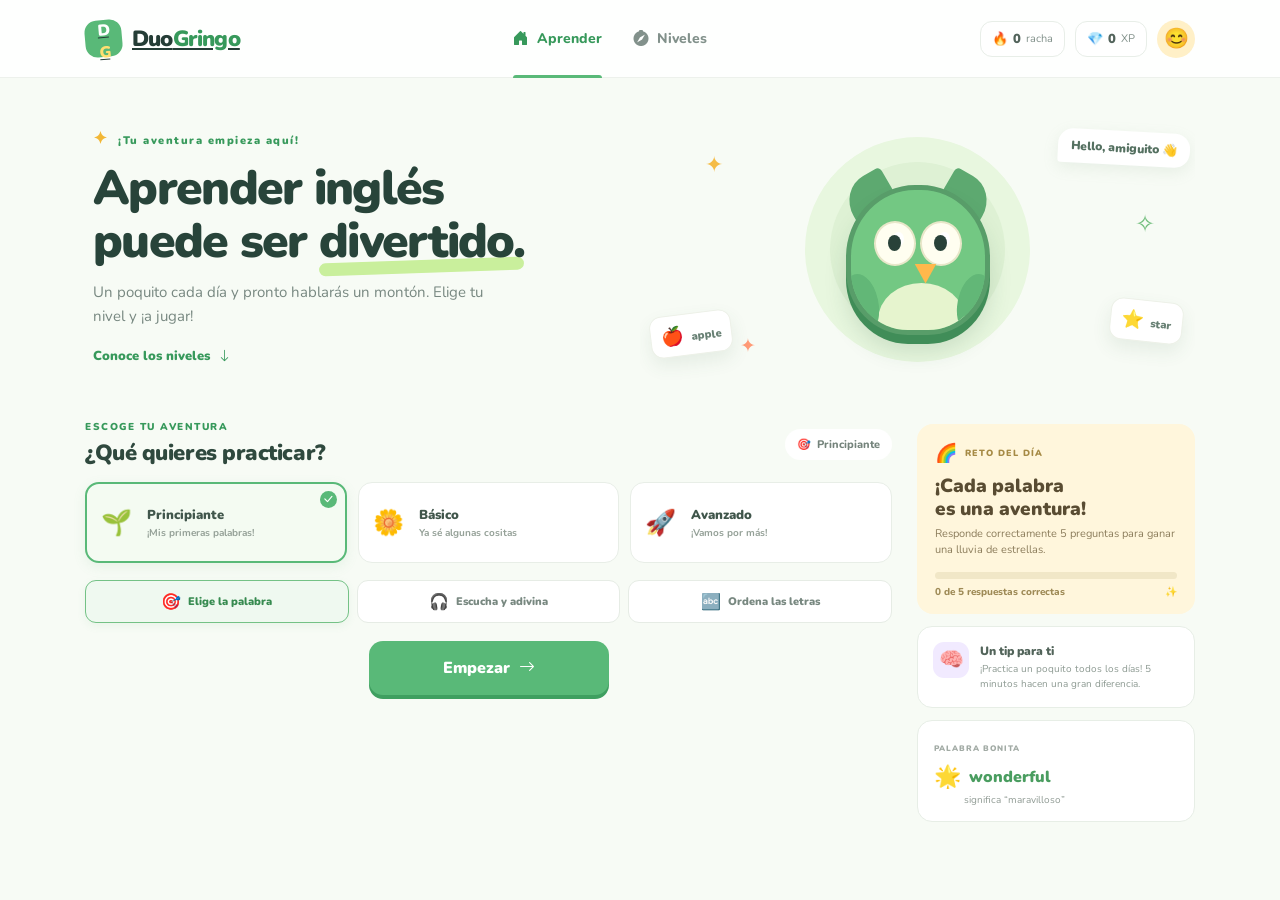
==== commit e6f43be8: "Ultra pull" ====
--- a/index.html
+++ b/index.html
@@ -102,36 +102,47 @@
           </button>
         </div>
 
-        <article class="quiz-card" aria-labelledby="question-title">
-          <div class="quiz-topline">
-            <div class="quiz-label"><span class="quiz-dot"></span> <span id="game-label">RETO ALEATORIO</span></div>
-            <div class="round-count"><i class="bi bi-stars" aria-hidden="true"></i> <span id="round-count">Reto 1</span></div>
-          </div>
-          <div class="progress-track" role="progressbar" aria-label="Progreso de esta ronda" aria-valuemin="0" aria-valuemax="5" aria-valuenow="0">
-            <span id="progress-fill"></span>
-          </div>
-          <div class="question-area">
-            <div class="question-illustration" id="question-emoji" aria-hidden="true">🐱</div>
-            <div class="question-copy">
-              <p class="question-hint" id="question-hint">PISTA: UN ANIMALITO QUE DICE MIAU</p>
-              <h3 id="question-title">¿Cómo se dice “gato” en inglés?</h3>
-              <p class="question-subtitle" id="question-subtitle">Toca la respuesta correcta</p>
+        <button class="start-quiz-button" id="start-quiz" type="button">Empezar <i class="bi bi-arrow-right" aria-hidden="true"></i></button>
+        <article class="quiz-card" id="quiz-card" aria-labelledby="question-title" tabindex="-1" hidden>
+          <div class="quiz-content">
+            <div class="quiz-topline">
+              <div class="quiz-label"><span class="quiz-dot"></span> <span id="game-label">RETO ALEATORIO</span></div>
+              <div class="quiz-top-actions">
+                <div class="round-count"><i class="bi bi-stars" aria-hidden="true"></i> <span id="round-count">Reto 1</span></div>
+                <div class="question-timer" id="question-timer-wrap" role="timer" aria-label="Tiempo restante: 10 segundos">
+                  <i class="bi bi-clock" aria-hidden="true"></i> <strong id="question-timer">10</strong><span>s</span>
+                </div>
+                <button class="exit-quiz-button" id="exit-quiz" type="button" aria-label="Salir del quiz" title="Salir del quiz"><i class="bi bi-x-lg" aria-hidden="true"></i></button>
+              </div>
             </div>
-            <button class="listen-button" id="repeat-audio" type="button" aria-label="Escuchar palabra en inglés" title="Escuchar palabra">
-              <i class="bi bi-volume-up-fill" aria-hidden="true"></i>
-            </button>
-          </div>
-          <div class="answer-grid" id="answer-options" role="group" aria-label="Opciones de respuesta"></div>
-          <div class="scramble-area" id="scramble-area" hidden>
-            <div class="scramble-answer" id="scramble-answer" aria-label="Tu respuesta"></div>
-            <div class="letter-grid" id="letter-options" role="group" aria-label="Letras para formar la respuesta"></div>
-          </div>
-          <div class="feedback" id="feedback" role="status" aria-live="polite" hidden></div>
-          <p class="voice-status" id="voice-status" role="status" aria-live="polite" hidden></p>
-          <div class="quiz-footer">
-            <p class="encouragement"><span aria-hidden="true">💡</span> ¡No tengas miedo de equivocarte!</p>
-            <button class="check-button" id="check-answer" type="button" disabled>COMPROBAR <i class="bi bi-arrow-right" aria-hidden="true"></i></button>
-            <button class="check-button next-button" id="next-question" type="button" hidden>SIGUIENTE <i class="bi bi-arrow-right" aria-hidden="true"></i></button>
+            <div class="progress-track" role="progressbar" aria-label="Preguntas correctas para completar el reto" aria-valuemin="0" aria-valuemax="5" aria-valuenow="0">
+              <span id="progress-fill"></span>
+            </div>
+            <div class="challenge-celebration" id="challenge-celebration" role="status" aria-live="polite" hidden>
+              <span aria-hidden="true">🎉</span> ¡Meta inicial alcanzada! Completaste tus primeras 5 preguntas.
+            </div>
+            <div class="question-area">
+              <div class="question-illustration" id="question-emoji" aria-hidden="true">🐱</div>
+              <div class="question-copy">
+                <p class="question-hint" id="question-hint">PISTA: UN ANIMALITO QUE DICE MIAU</p>
+                <h3 id="question-title">¿Cómo se dice “gato” en inglés?</h3>
+                <p class="question-subtitle" id="question-subtitle">Toca la respuesta correcta</p>
+              </div>
+              <button class="listen-button" id="repeat-audio" type="button" aria-label="Escuchar palabra en inglés" title="Escuchar palabra">
+                <i class="bi bi-volume-up-fill" aria-hidden="true"></i>
+              </button>
+            </div>
+            <div class="answer-grid" id="answer-options" role="group" aria-label="Opciones de respuesta"></div>
+            <div class="scramble-area" id="scramble-area" hidden>
+              <div class="scramble-answer" id="scramble-answer" aria-label="Tu respuesta"></div>
+              <div class="letter-grid" id="letter-options" role="group" aria-label="Letras para formar la respuesta"></div>
+            </div>
+            <div class="feedback" id="feedback" role="status" aria-live="polite" hidden></div>
+            <p class="voice-status" id="voice-status" role="status" aria-live="polite" hidden></p>
+            <div class="quiz-footer">
+              <button class="check-button" id="check-answer" type="button" disabled>COMPROBAR <i class="bi bi-arrow-right" aria-hidden="true"></i></button>
+              <button class="check-button next-button" id="next-question" type="button" hidden>SIGUIENTE <i class="bi bi-arrow-right" aria-hidden="true"></i></button>
+            </div>
           </div>
         </article>
       </div>
@@ -140,9 +151,9 @@
         <div class="daily-card">
           <div class="daily-header"><span class="daily-icon" aria-hidden="true">🌈</span><span>RETO DEL DÍA</span></div>
           <h3>¡Cada palabra<br>es una aventura!</h3>
-          <p>Completa 5 preguntas para ganar una lluvia de estrellas.</p>
+          <p>Responde correctamente 5 preguntas para ganar una lluvia de estrellas.</p>
           <div class="daily-progress"><span class="daily-progress-fill" id="daily-progress-fill"></span></div>
-          <div class="daily-count"><span id="daily-count">0 de 5 preguntas</span><span aria-hidden="true">✨</span></div>
+          <div class="daily-count"><span id="daily-count">0 de 5 respuestas correctas</span><span aria-hidden="true">✨</span></div>
         </div>
         <div class="tip-card">
           <div class="tip-icon" aria-hidden="true">🧠</div>
@@ -156,12 +167,6 @@
       </aside>
     </section>
 
-    <section class="bottom-note container">
-      <span aria-hidden="true">🦉</span>
-      <p>¡Vas muy bien! <strong>Equivocarse también es aprender.</strong></p>
-      <span class="note-stars" aria-hidden="true">✦ ✧ ✦</span>
-    </section>
   </main>
-  <footer class="footer"><p>Hecho con <span aria-label="amor">💚</span> para pequeños exploradores del inglés</p></footer>
 </body>
 </html>
--- a/assets/css/duogringo.css
+++ b/assets/css/duogringo.css
@@ -85,14 +85,44 @@
 .game-tab > span:first-child { font-size: 16px; }
 .game-tab:hover { border-color: #9ed5a5; color: var(--green-dark); }
 .game-tab.active { border-color: #74c286; background: #eff9f0; color: #378b50; box-shadow: 0 3px 9px #66ad7517; }
+.start-quiz-button { width: min(100%, 240px); min-height: 54px; display: flex; align-items: center; justify-content: center; gap: 9px; margin: 18px auto; border: 0; border-radius: 14px; background: var(--green); color: white; font-size: 16px; font-weight: 900; box-shadow: 0 4px 0 #3f9f60; cursor: pointer; transition: .15s ease; }
+.start-quiz-button:hover { background: var(--green-dark); transform: translateY(-2px); }
 .quiz-card { padding: 20px 22px 15px; border: 1px solid #e8eee7; border-radius: 17px; background: white; box-shadow: var(--shadow); }
+.quiz-card.is-fullscreen, .quiz-card:fullscreen { position: fixed; z-index: 1000; inset: 0; width: 100%; min-height: 100vh; min-height: 100dvh; display: flex; justify-content: center; overflow-y: auto; padding: 24px; border: 0; border-radius: 0; background: #f7fbf5; box-shadow: none; }
+.quiz-card.is-fullscreen .quiz-content, .quiz-card:fullscreen .quiz-content { width: min(100%, 960px); margin: auto; }
+.quiz-card.is-fullscreen .question-area, .quiz-card:fullscreen .question-area { gap: 24px; padding-block: 34px 26px; }
+.quiz-card.is-fullscreen .question-illustration, .quiz-card:fullscreen .question-illustration { width: 88px; height: 88px; flex-basis: 88px; border-radius: 24px; font-size: 46px; }
+.quiz-card.is-fullscreen .question-hint, .quiz-card:fullscreen .question-hint { margin-bottom: 8px; font-size: 12px; }
+.quiz-card.is-fullscreen .question-copy h3, .quiz-card:fullscreen .question-copy h3 { font-size: clamp(24px, 3vw, 34px); }
+.quiz-card.is-fullscreen .question-subtitle, .quiz-card:fullscreen .question-subtitle { font-size: 16px; }
+.quiz-card.is-fullscreen .listen-button, .quiz-card:fullscreen .listen-button { width: 52px; height: 52px; flex-basis: 52px; font-size: 22px; }
+.quiz-card.is-fullscreen .answer-grid, .quiz-card:fullscreen .answer-grid { gap: 14px; }
+.quiz-card.is-fullscreen .answer-option, .quiz-card:fullscreen .answer-option { min-height: 64px; padding: 16px 20px; font-size: 17px; }
+.quiz-card.is-fullscreen .scramble-area, .quiz-card:fullscreen .scramble-area { gap: 22px; }
+.quiz-card.is-fullscreen .scramble-answer, .quiz-card:fullscreen .scramble-answer { min-height: 84px; gap: 10px; padding: 16px; }
+.quiz-card.is-fullscreen .letter-slot, .quiz-card:fullscreen .letter-slot { width: 52px; height: 56px; font-size: 24px; }
+.quiz-card.is-fullscreen .letter-grid, .quiz-card:fullscreen .letter-grid { gap: 12px; }
+.quiz-card.is-fullscreen .letter-tile, .quiz-card:fullscreen .letter-tile { width: 54px; height: 58px; font-size: 22px; }
+.quiz-card.is-fullscreen .feedback, .quiz-card:fullscreen .feedback { margin-top: 18px; padding: 14px 18px; font-size: 16px; }
+.quiz-card.is-fullscreen .quiz-footer, .quiz-card:fullscreen .quiz-footer { margin-top: 20px; padding-top: 16px; }
+.quiz-card.is-fullscreen .check-button, .quiz-card:fullscreen .check-button { min-width: 190px; padding: 16px 22px; font-size: 13px; }
 .quiz-topline { display: flex; justify-content: space-between; align-items: center; margin-bottom: 11px; }
 .quiz-label { display: flex; align-items: center; gap: 7px; color: #75867b; font-size: 10px; font-weight: 900; letter-spacing: 1px; }
 .quiz-dot { width: 8px; height: 8px; border-radius: 50%; background: #62c27d; box-shadow: 0 0 0 4px #e6f7e9; }
 .round-count { display: flex; align-items: center; gap: 5px; color: #8d9991; font-size: 11px; font-weight: 800; }
 .round-count i { color: #f1b740; font-size: 13px; }
+.quiz-top-actions { display: flex; align-items: center; gap: 12px; }
+.question-timer { display: inline-flex; align-items: center; gap: 4px; padding: 6px 10px; border: 1px solid #e8eee7; border-radius: 20px; background: #f7faf6; color: #52635b; font-size: 12px; font-weight: 800; }
+.question-timer strong { min-width: 13px; text-align: center; }
+.question-timer.is-urgent { border-color: #ffc2b3; background: #fff1ed; color: #bb5c49; }
+.exit-quiz-button { display: none; width: 38px; height: 38px; place-items: center; border: 1px solid #e5ece4; border-radius: 12px; background: white; color: #718078; font-size: 15px; cursor: pointer; }
+.quiz-card.is-fullscreen .exit-quiz-button, .quiz-card:fullscreen .exit-quiz-button { display: grid; }
 .progress-track { height: 6px; overflow: hidden; border-radius: 10px; background: #edf2eb; }
 .progress-track span { display: block; width: 0; height: 100%; border-radius: inherit; background: linear-gradient(90deg, #70cc82, #b0db64); transition: width .3s ease; }
+.challenge-celebration { margin-top: 16px; padding: 14px 18px; border: 1px solid #f1d98c; border-radius: 14px; background: #fff8df; color: #806522; font-size: 16px; font-weight: 900; text-align: center; }
+.challenge-celebration.is-celebrating { animation: celebrate-goal .65s ease-out both; }
+@keyframes celebrate-goal { 0% { opacity: 0; transform: scale(.88) translateY(8px); } 65% { opacity: 1; transform: scale(1.04) translateY(-2px); } 100% { opacity: 1; transform: scale(1) translateY(0); } }
+@keyframes progress-celebration { 0%, 100% { box-shadow: 0 0 0 0 #f2bf4d00; } 45% { box-shadow: 0 0 0 6px #f2bf4d55; } }
 .question-area { display: flex; align-items: center; gap: 17px; padding: 20px 0 15px; }
 .question-illustration { width: 65px; height: 65px; flex: 0 0 65px; display: grid; place-items: center; border-radius: 19px; background: #fff5dd; font-size: 34px; }
 .question-hint { margin: 0 0 4px; color: #91a097; font-size: 9px; font-weight: 900; letter-spacing: .8px; }
@@ -108,8 +138,8 @@
 .answer-option.incorrect { border-color: #f19b86; background: #fff3f0; color: #bf614e; }
 .answer-option:disabled { cursor: default; }
 .scramble-area { display: grid; gap: 12px; }
-.scramble-answer { min-height: 51px; display: flex; align-items: center; justify-content: center; gap: 5px; padding: 7px; border-bottom: 2px dashed #dfe9df; }
-.letter-slot { width: 35px; height: 38px; border: 1px solid #dce9dd; border-radius: 9px; background: #f6faf5; color: #438d57; font-size: 17px; font-weight: 900; cursor: pointer; }
+.scramble-answer { min-height: 65px; display: flex; flex-wrap: wrap; align-items: center; justify-content: center; gap: 6px; padding: 12px; border: 1px dashed #dfe9df; border-radius: 14px; background: #f8fbf7; }
+.letter-slot { width: 38px; height: 42px; border: 1px solid #dce9dd; border-radius: 10px; background: white; color: #438d57; font-size: 18px; font-weight: 900; cursor: pointer; box-shadow: 0 2px 0 #e7eee6; }
 .letter-slot.filled { border-color: #78c589; background: #f0faf0; }
 .letter-slot:disabled { cursor: default; }
 .letter-grid { display: flex; flex-wrap: wrap; justify-content: center; gap: 8px; }
@@ -120,8 +150,7 @@
 .feedback { margin-top: 10px; padding: 9px 12px; border-radius: 10px; font-size: 12px; font-weight: 800; }
 .feedback.correct-feedback { background: #eff9f0; color: #388451; }
 .feedback.incorrect-feedback { background: #fff4f0; color: #b8614e; }
-.quiz-footer { display: flex; min-height: 48px; align-items: end; justify-content: space-between; gap: 10px; margin-top: 12px; padding-top: 10px; border-top: 1px solid #f0f3ef; }
-.encouragement { margin: 0; color: #98a39c; font-size: 10px; font-weight: 700; }
+.quiz-footer { display: flex; min-height: 48px; align-items: end; justify-content: flex-end; gap: 10px; margin-top: 12px; padding-top: 10px; border-top: 1px solid #f0f3ef; }
 .check-button { min-width: 143px; padding: 11px 15px; border: 0; border-radius: 10px; background: var(--green); color: white; font-size: 10px; font-weight: 900; letter-spacing: .65px; cursor: pointer; box-shadow: 0 3px 0 #3f9f60; transition: .15s; }
 .check-button:hover:not(:disabled) { background: var(--green-dark); transform: translateY(-1px); }
 .check-button:disabled { background: #d7e5d7; box-shadow: 0 3px 0 #c6d6c6; cursor: not-allowed; }
@@ -134,6 +163,8 @@
 .daily-card p { margin: 0 0 13px; color: #8d7e5d; font-size: 11px; line-height: 1.5; }
 .daily-progress { height: 7px; overflow: hidden; border-radius: 8px; background: #f1e7c7; }
 .daily-progress-fill { display: block; width: 0; height: 100%; border-radius: inherit; background: #f2bf4d; transition: width .3s ease; }
+.daily-progress.is-complete { animation: progress-celebration .8s ease-out 2; }
+.daily-progress.is-complete .daily-progress-fill { background: linear-gradient(90deg, #f2bf4d, #f7d875); }
 .daily-count { display: flex; justify-content: space-between; margin-top: 6px; color: #9e8a56; font-size: 10px; font-weight: 800; }
 .tip-card { display: flex; gap: 11px; align-items: flex-start; padding: 15px; border: 1px solid #e7eee6; border-radius: 15px; background: white; }
 .tip-icon { width: 36px; height: 36px; flex: 0 0 36px; display: grid; place-items: center; border-radius: 11px; background: #f1eaff; font-size: 20px; }
@@ -145,11 +176,6 @@
 .word-of-day span { font-size: 22px; }
 .word-of-day strong { font-weight: 900; }
 .word-card p { margin: 1px 0 0 30px; color: #909b94; font-size: 10px; }
-.bottom-note { display: flex; align-items: center; gap: 9px; padding: 13px 15px; border: 1px dashed #dce9d9; border-radius: 13px; background: #f2f8ee; }
-.bottom-note > span:first-child { font-size: 21px; }
-.bottom-note p { flex: 1; margin: 0; color: #819087; font-size: 11px; }
-.bottom-note strong { color: #597362; }
-.note-stars { color: #eabb4e; font-size: 15px; letter-spacing: 3px; }
 .footer { padding: 25px 16px; text-align: center; color: #a1ada4; font-size: 10px; }
 .footer p { margin: 0; }
 
@@ -190,6 +216,19 @@
   .game-tab > span:first-child { font-size: 17px; }
   .level-check { top: 5px; right: 5px; width: 15px; height: 15px; font-size: 10px; }
   .quiz-card { padding: 16px 14px 13px; }
+  .quiz-card.is-fullscreen, .quiz-card:fullscreen { padding: 18px 14px; }
+  .quiz-card.is-fullscreen .question-area, .quiz-card:fullscreen .question-area { gap: 11px; padding-block: 23px 18px; }
+  .quiz-card.is-fullscreen .question-illustration, .quiz-card:fullscreen .question-illustration { width: 60px; height: 60px; flex-basis: 60px; font-size: 32px; }
+  .quiz-card.is-fullscreen .question-hint, .quiz-card:fullscreen .question-hint { font-size: 9px; }
+  .quiz-card.is-fullscreen .question-copy h3, .quiz-card:fullscreen .question-copy h3 { font-size: 21px; }
+  .quiz-card.is-fullscreen .question-subtitle, .quiz-card:fullscreen .question-subtitle { font-size: 13px; }
+  .quiz-card.is-fullscreen .listen-button, .quiz-card:fullscreen .listen-button { width: 38px; height: 38px; flex-basis: 38px; font-size: 17px; }
+  .quiz-card.is-fullscreen .answer-option, .quiz-card:fullscreen .answer-option { min-height: 54px; padding: 12px; font-size: 14px; }
+  .quiz-card.is-fullscreen .letter-slot, .quiz-card:fullscreen .letter-slot { width: 38px; height: 42px; font-size: 18px; }
+  .quiz-card.is-fullscreen .letter-tile, .quiz-card:fullscreen .letter-tile { width: 40px; height: 44px; font-size: 17px; }
+  .quiz-card.is-fullscreen .challenge-celebration, .quiz-card:fullscreen .challenge-celebration { font-size: 13px; }
+  .quiz-top-actions { gap: 7px; }
+  .exit-quiz-button { width: 34px; height: 34px; }
   .question-area { gap: 11px; padding-block: 17px 13px; }
   .question-illustration { width: 54px; height: 54px; flex-basis: 54px; font-size: 28px; }
   .question-copy h3 { font-size: 15px; line-height: 1.28; }
@@ -197,7 +236,6 @@
   .question-hint { font-size: 8px; }
   .answer-option { min-height: 43px; padding-inline: 10px; font-size: 11px; }
   .quiz-footer { align-items: center; }
-  .encouragement { max-width: 125px; font-size: 9px; }
   .check-button { min-width: 129px; padding: 11px 10px; }
   .letter-slot { width: 30px; height: 35px; }
   .letter-tile { width: 35px; height: 39px; }
@@ -210,8 +248,6 @@
   .word-of-day { gap: 5px; font-size: 13px; }
   .word-of-day span { font-size: 18px; }
   .word-card p { margin-left: 23px; font-size: 9px; }
-  .bottom-note { margin-top: 2px; }
-  .note-stars { font-size: 12px; letter-spacing: 1px; }
 }
 @media (max-width: 390px) {
   .welcome { grid-template-columns: 1fr 110px; }
